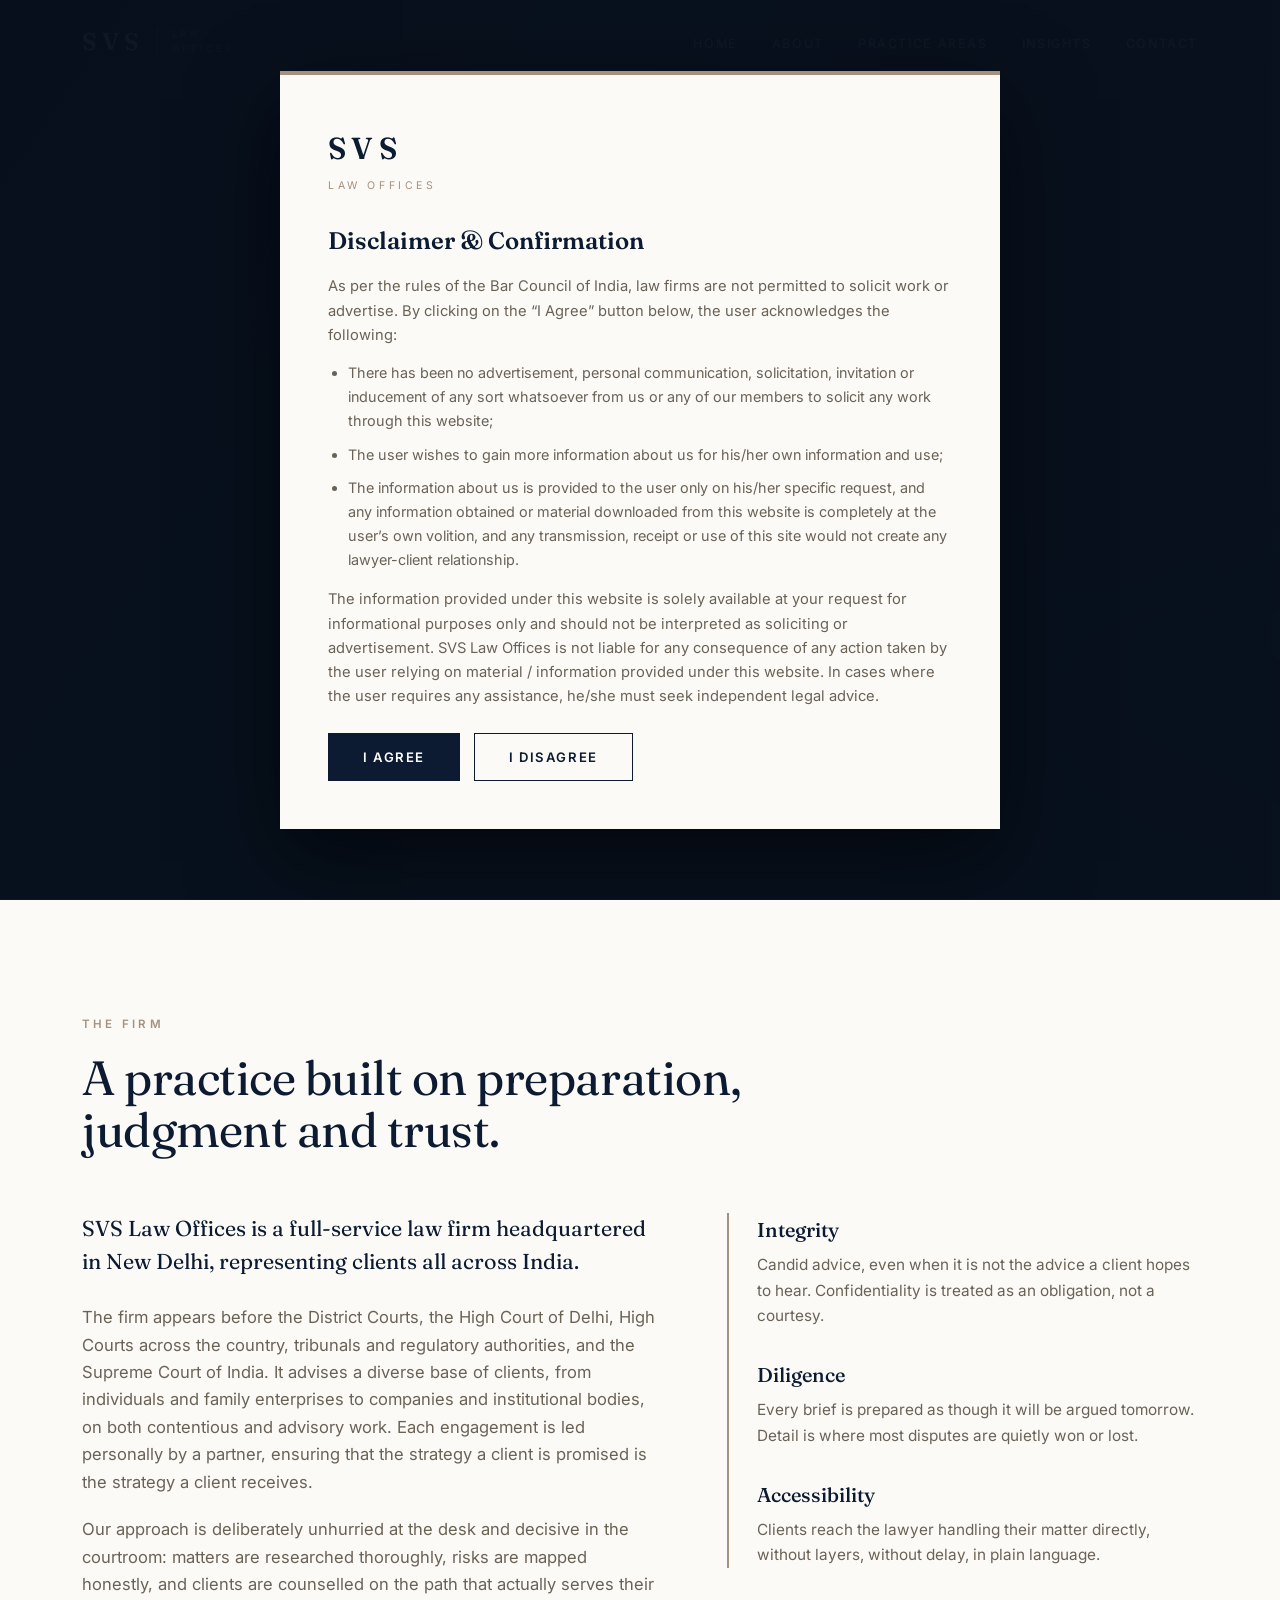
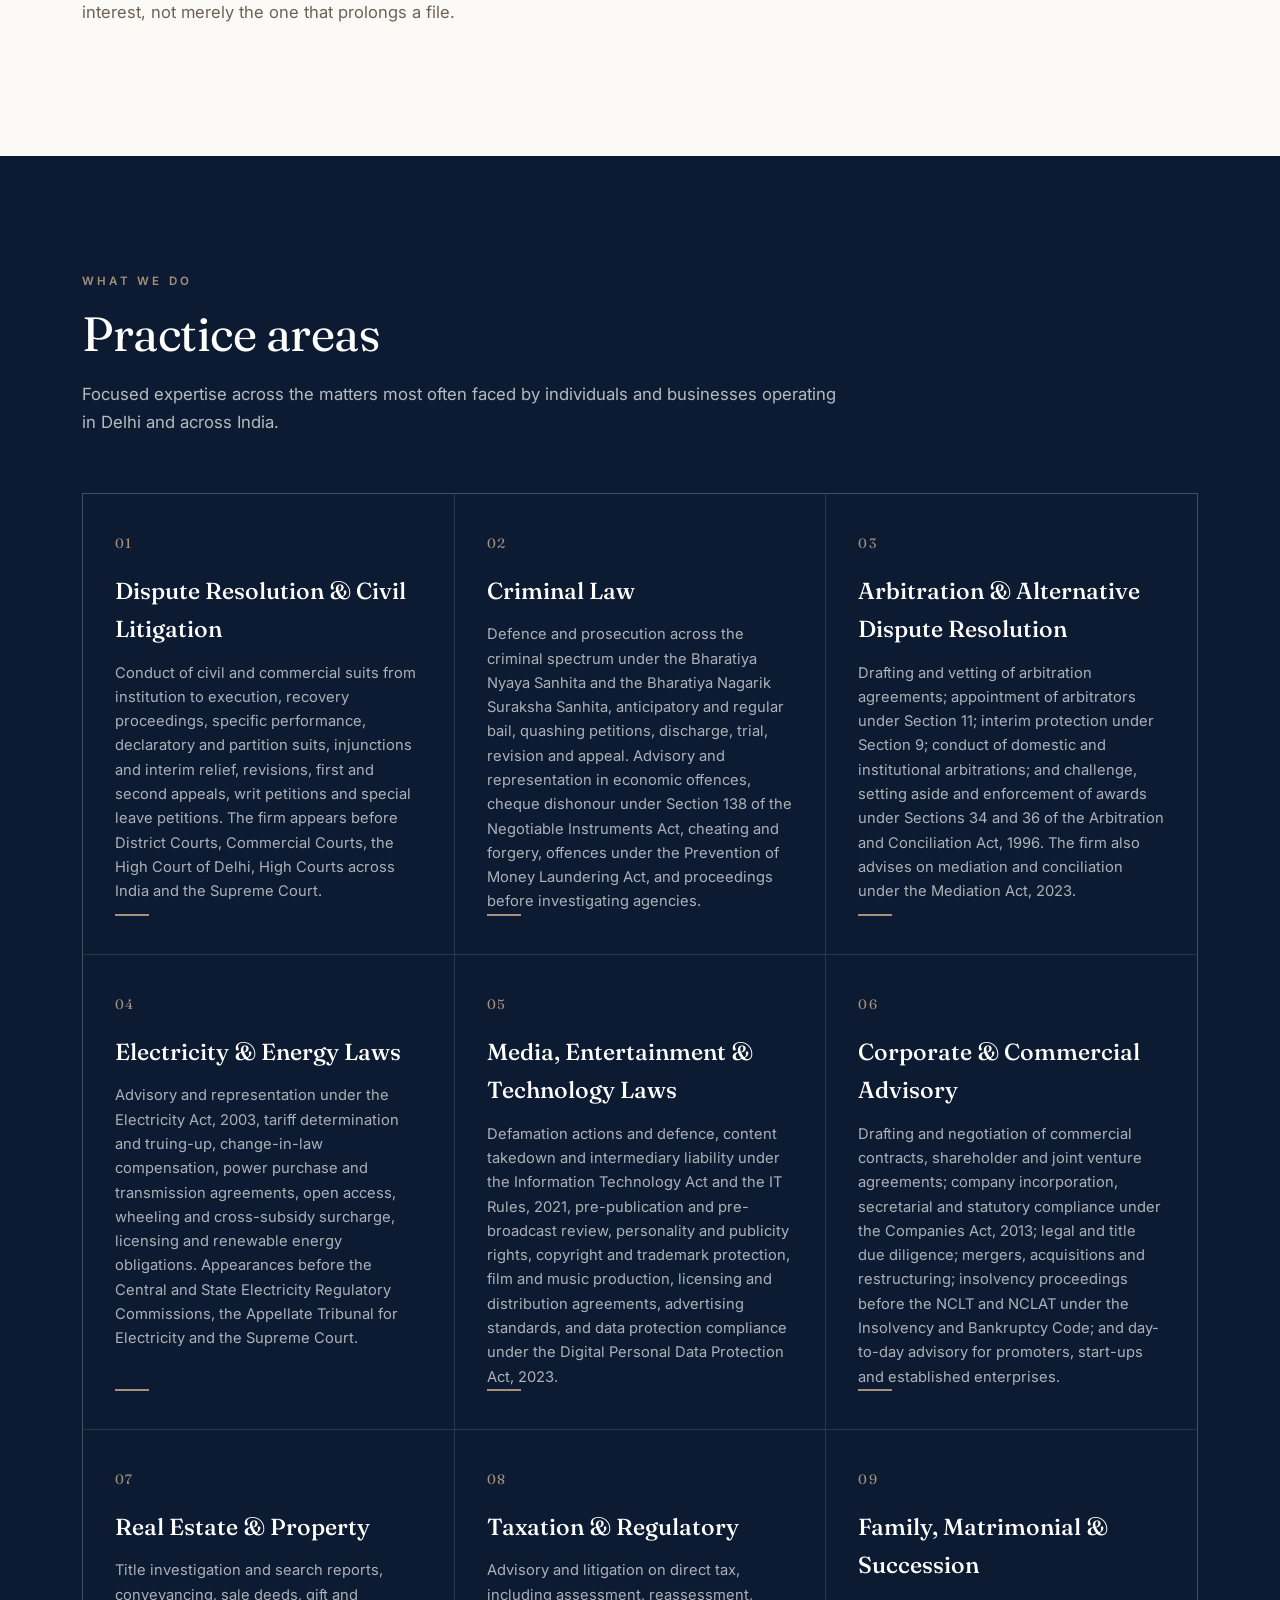
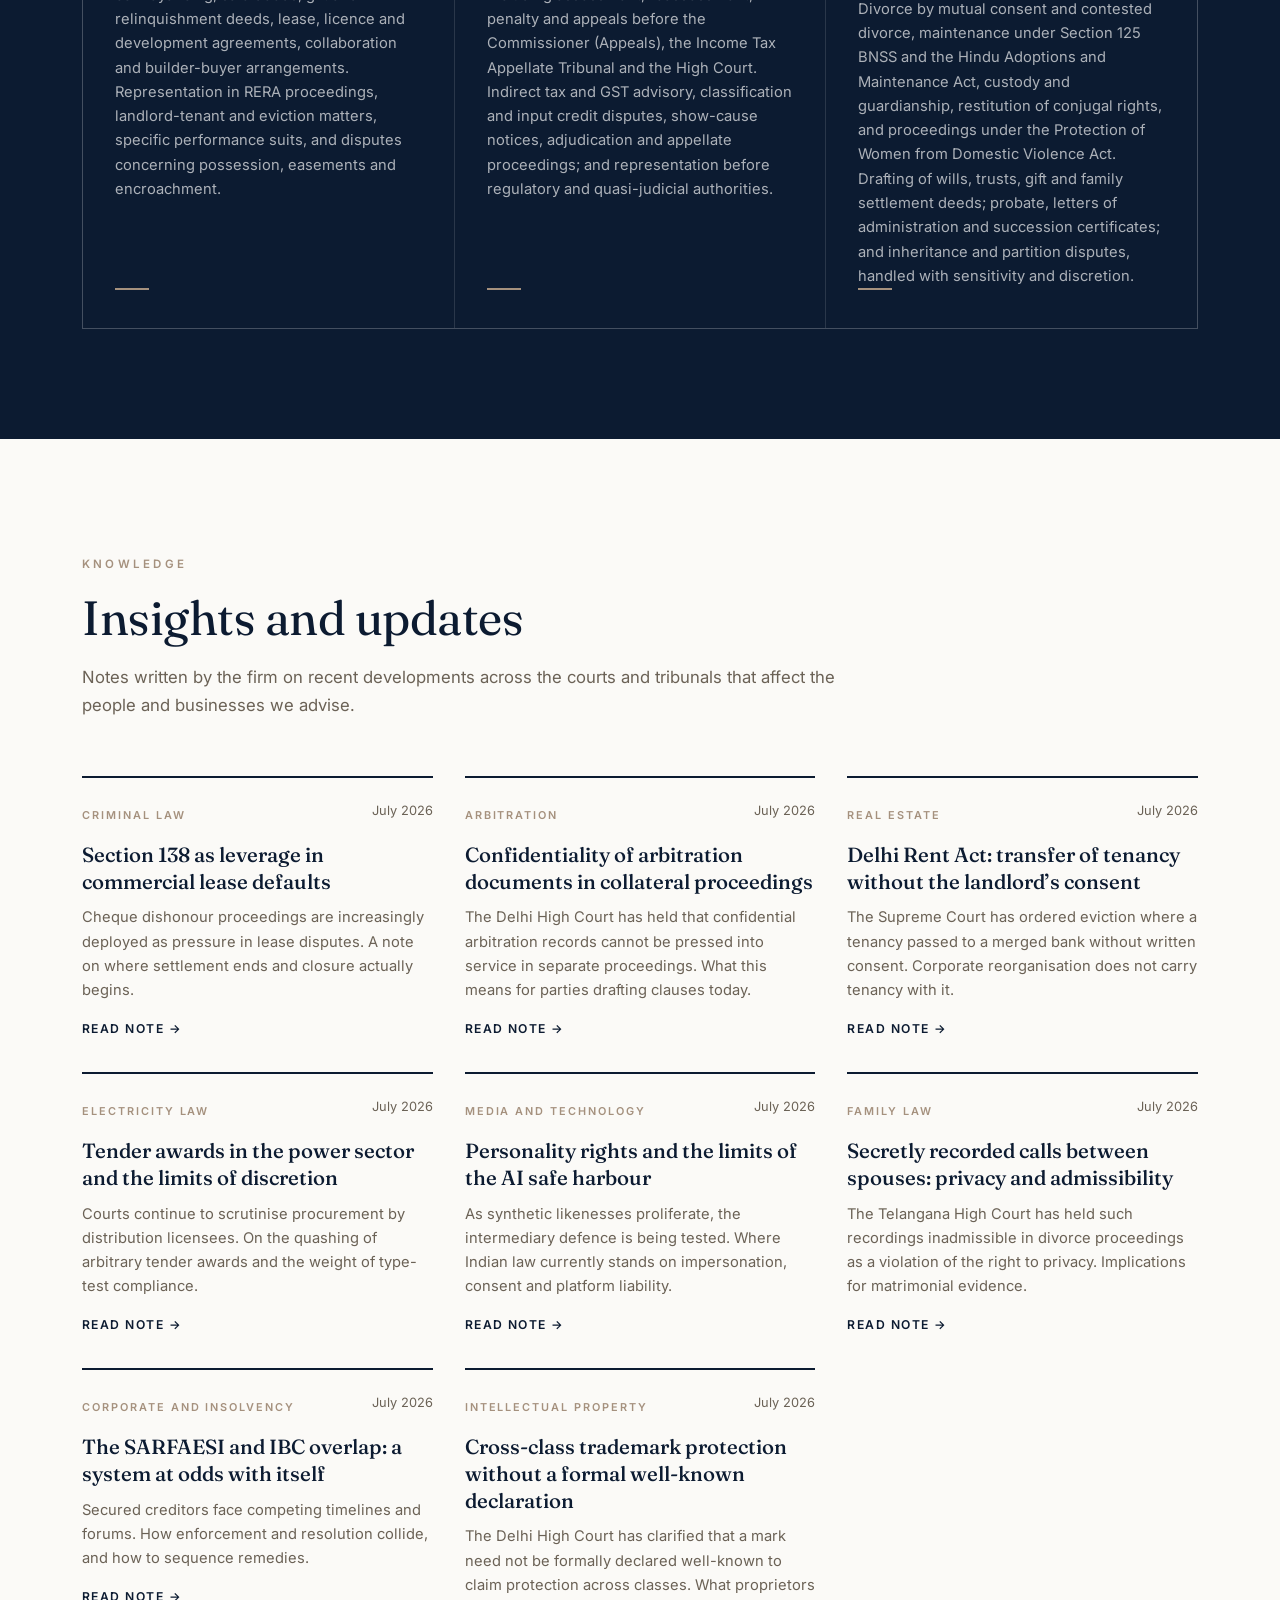
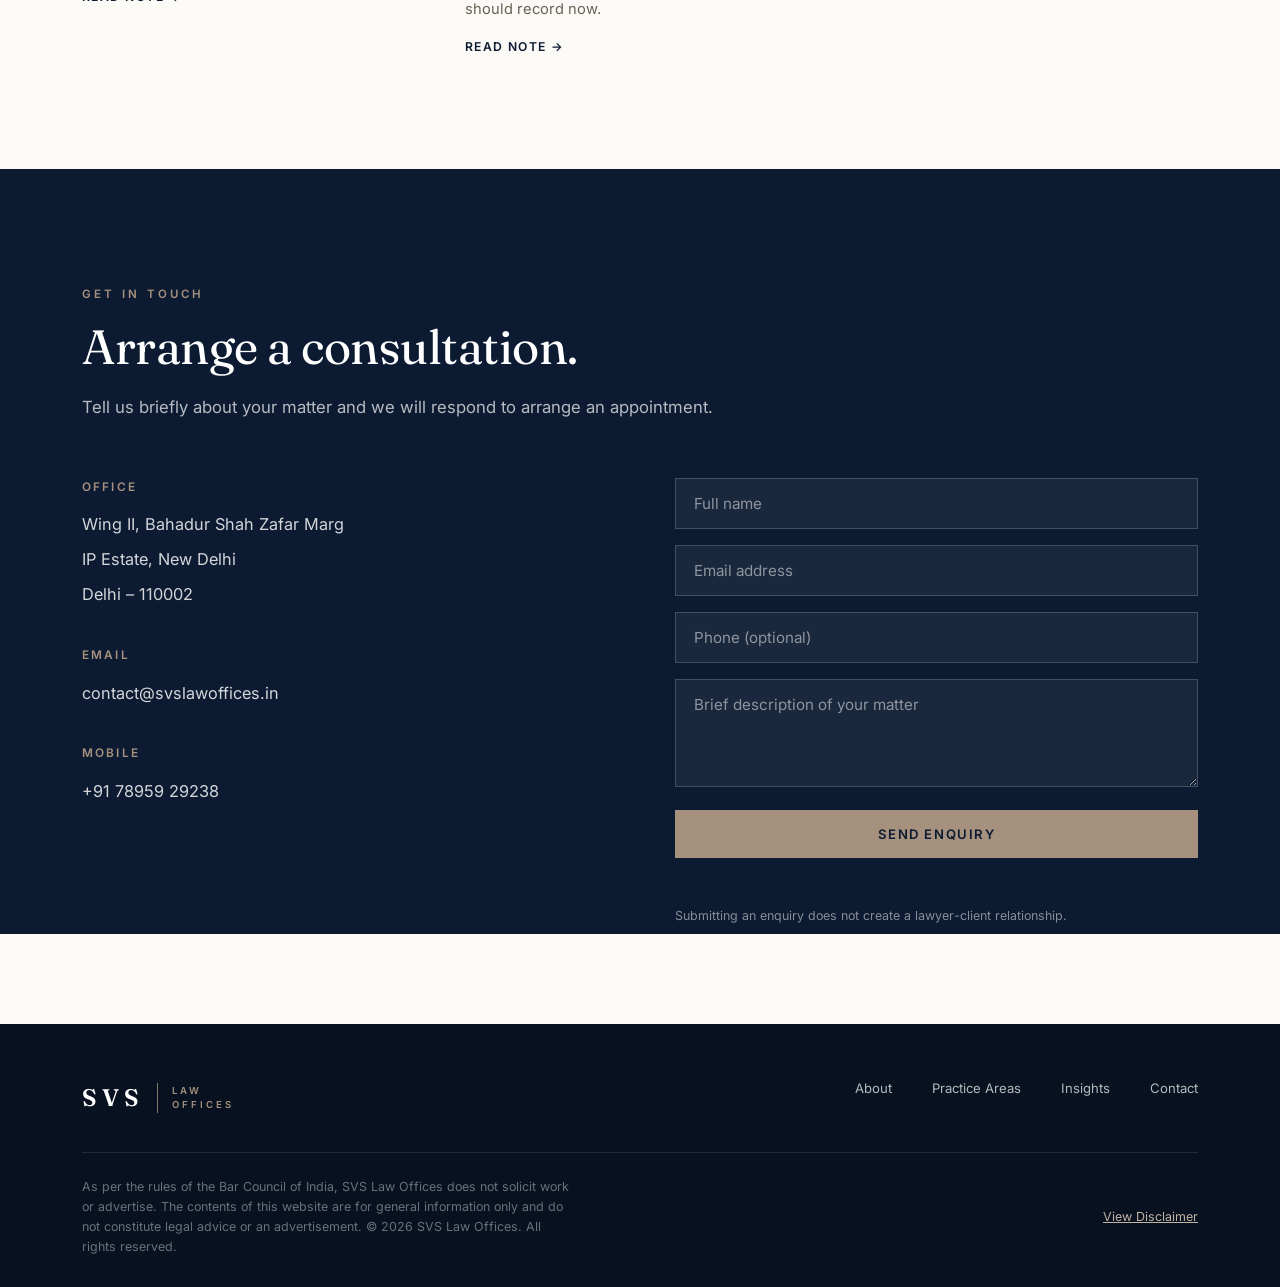
==== index.html @ c0521fd4 "Updated invalid true condition." ====
<!DOCTYPE html>
<html lang="en">
<head>
<meta charset="UTF-8">
<meta name="viewport" content="width=device-width, initial-scale=1.0">
<title>SVS Law Offices | Advocates & Legal Consultants, Delhi</title>
<meta name="description" content="SVS Law Offices is a Delhi-based law firm advising on dispute resolution, corporate advisory, real estate, taxation and regulatory matters.">
<link rel="preconnect" href="https://fonts.googleapis.com">
<link rel="preconnect" href="https://fonts.gstatic.com" crossorigin>
<link href="https://fonts.googleapis.com/css2?family=Fraunces:opsz,wght@9..144,400;9..144,500;9..144,600&family=Inter:wght@400;500;600&display=swap" rel="stylesheet">
<style>
  :root{
    --navy:#0C1B31;
    --navy-2:#142540;
    --taupe:#A5917E;
    --taupe-light:#C2B2A2;
    --paper:#FBFAF7;
    --paper-2:#F2EEE7;
    --ink:#1c2536;
    --muted:#6b6256;
    --line:rgba(12,27,49,.14);
    --display:'Fraunces',Georgia,serif;
    --body:'Inter',system-ui,sans-serif;
  }
  *{box-sizing:border-box;margin:0;padding:0}
  html{scroll-behavior:smooth;-webkit-text-size-adjust:100%;overflow-x:hidden}
  body{font-family:var(--body);color:var(--ink);background:var(--paper);line-height:1.65;-webkit-font-smoothing:antialiased;overflow-x:hidden}
  body.locked{overflow:hidden}
  a{color:inherit;text-decoration:none}
  img{max-width:100%;display:block}
  .wrap{max-width:1180px;margin:0 auto;padding:0 clamp(20px,5vw,32px)}
  .eyebrow{font-size:.72rem;letter-spacing:.28em;text-transform:uppercase;color:var(--taupe);font-weight:600}

  /* ---------- DISCLAIMER MODAL ---------- */
  #disclaimer{position:fixed;inset:0;z-index:2000;background:rgba(8,16,28,.97);
    display:flex;align-items:center;justify-content:center;padding:24px;overflow-y:auto}
  #disclaimer .box{background:var(--paper);max-width:720px;width:100%;padding:48px;border-top:4px solid var(--taupe);
    box-shadow:0 30px 80px rgba(0,0,0,.5);animation:rise .5s ease}
  @keyframes rise{from{opacity:0;transform:translateY(18px)}to{opacity:1;transform:none}}
  #disclaimer .mark{font-family:var(--display);font-size:1.9rem;letter-spacing:.18em;color:var(--navy);font-weight:600}
  #disclaimer .sub{font-size:.66rem;letter-spacing:.34em;color:var(--taupe);text-transform:uppercase;margin-top:4px}
  #disclaimer h2{font-family:var(--display);font-size:1.5rem;color:var(--navy);margin:26px 0 14px;font-weight:600}
  #disclaimer p{font-size:.92rem;color:var(--muted);margin-bottom:14px}
  #disclaimer ul{margin:0 0 16px;padding-left:20px}
  #disclaimer li{font-size:.9rem;color:var(--muted);margin-bottom:10px}
  #disclaimer .actions{display:flex;gap:14px;margin-top:24px;flex-wrap:wrap}
  .btn{font-family:var(--body);font-weight:600;font-size:.82rem;letter-spacing:.12em;text-transform:uppercase;
    padding:15px 34px;border:1px solid var(--navy);cursor:pointer;transition:.25s;background:none}
  .btn-primary{background:var(--navy);color:#fff}
  .btn-primary:hover{background:var(--taupe);border-color:var(--taupe)}
  .btn-ghost{color:var(--navy)}
  .btn-ghost:hover{background:var(--navy);color:#fff}
  #decline-msg{display:none;text-align:center;color:var(--muted)}

  /* ---------- HEADER ---------- */
  header{position:fixed;top:0;left:0;right:0;z-index:900;transition:.35s;
    background:transparent;padding:22px 0}
  header.scrolled{background:rgba(251,250,247,.94);backdrop-filter:blur(10px);
    padding:14px 0;box-shadow:0 1px 0 var(--line)}
  header .bar{display:flex;align-items:center;justify-content:space-between}
  .logo{display:flex;align-items:center;gap:14px}
  .logo .lg{font-family:var(--display);font-size:1.5rem;letter-spacing:.2em;font-weight:600;color:#fff;transition:.35s}
  .logo .div{width:1px;height:30px;background:var(--taupe);opacity:.8}
  .logo .sm{font-size:.6rem;letter-spacing:.3em;line-height:1.5;text-transform:uppercase;color:var(--taupe);font-weight:600}
  header.scrolled .logo .lg{color:var(--navy)}
  nav ul{display:flex;gap:34px;list-style:none}
  nav a{font-size:.78rem;letter-spacing:.13em;text-transform:uppercase;font-weight:500;color:rgba(255,255,255,.85);transition:.25s;position:relative;padding:4px 0}
  nav a:hover{color:#fff}
  nav a::after{content:"";position:absolute;left:0;bottom:-2px;width:0;height:1px;background:var(--taupe);transition:.3s}
  nav a:hover::after{width:100%}
  header.scrolled nav a{color:var(--muted)}
  header.scrolled nav a:hover{color:var(--navy)}
  .burger{display:none;flex-direction:column;gap:5px;cursor:pointer;background:none;border:none;padding:6px}
  .burger span{width:26px;height:2px;background:#fff;transition:.3s}
  header.scrolled .burger span{background:var(--navy)}

  /* ---------- HERO ---------- */
  .hero{position:relative;min-height:auto;display:flex;align-items:center;max-width:100vw;
    background:linear-gradient(125deg,#0C1B31 0%,#142540 55%,#1a2e4d 100%);overflow:hidden}
  .hero::before{content:"";position:absolute;inset:0;
    background-image:radial-gradient(circle at 80% 20%,rgba(165,145,126,.16),transparent 45%);}
  /* faint serif watermark */
  .hero .watermark{position:absolute;right:-4%;bottom:-12%;font-family:var(--display);
    font-size:42vw;line-height:.8;color:rgba(255,255,255,.035);font-weight:600;letter-spacing:-.02em;pointer-events:none;user-select:none}
  .hero .wrap{position:relative;z-index:2;padding-top:150px;padding-bottom:100px}
  .hero .eyebrow{display:block;margin-bottom:26px;opacity:0;animation:fade .8s .2s forwards}
  .hero h1 em{font-style:italic;color:var(--taupe-light)}
  .hero .lead{color:rgba(255,255,255,.78);font-size:1.12rem;max-width:56ch;margin-top:22px;opacity:0;animation:fade 1s .4s forwards}
  .hero .lead:first-of-type{margin-top:0}
  .hero .lead:nth-of-type(2){animation-delay:.55s}
  .hero .lead:nth-of-type(3){animation-delay:.7s}
  .hero .cta-row{margin-top:36px;display:flex;gap:16px;flex-wrap:wrap;opacity:0;animation:fade 1s .7s forwards}
  .hero .btn-primary{background:var(--taupe);border-color:var(--taupe);color:var(--navy)}
  .hero .btn-primary:hover{background:#fff;border-color:#fff}
  .hero .btn-ghost{color:#fff;border-color:rgba(255,255,255,.4)}
  .hero .btn-ghost:hover{background:#fff;color:var(--navy);border-color:#fff}
  @keyframes fade{to{opacity:1;transform:none}}
  .hero .lead,.hero .cta-row{transform:translateY(16px)}

  /* ---------- SECTION SHELL ---------- */
  section{padding:110px 0}
  .sec-head{max-width:760px;margin-bottom:56px}
  .sec-head h2{font-family:var(--display);font-size:clamp(2rem,4vw,3rem);color:var(--navy);font-weight:400;line-height:1.1;margin-top:16px;letter-spacing:-.01em}
  .sec-head p{color:var(--muted);font-size:1.05rem;margin-top:20px}

  /* ---------- ABOUT ---------- */
  .about{background:var(--paper)}
  .about-grid{display:grid;grid-template-columns:1.1fr .9fr;gap:70px;align-items:start}
  .about-grid p{color:var(--muted);margin-bottom:20px;font-size:1.04rem}
  .about-grid .lead-p{font-family:var(--display);font-size:1.35rem;color:var(--navy);line-height:1.5;margin-bottom:26px;font-weight:400}
  .values{border-left:2px solid var(--taupe);padding-left:28px}
  .values .v{margin-bottom:30px}
  .values .v:last-child{margin-bottom:0}
  .values .v h4{font-family:var(--display);font-size:1.25rem;color:var(--navy);font-weight:500;margin-bottom:6px}
  .values .v p{color:var(--muted);font-size:.96rem;margin:0}

  /* ---------- PRACTICE AREAS ---------- */
  .practice{background:var(--navy);color:#fff}
  .practice .sec-head h2{color:#fff}
  .practice .sec-head p{color:rgba(255,255,255,.7)}
  .pa-grid{display:grid;grid-template-columns:repeat(3,1fr);gap:1px;background:rgba(255,255,255,.12);border:1px solid rgba(255,255,255,.12)}
  .pa{background:var(--navy);padding:38px 32px;transition:.3s;position:relative;min-height:230px;display:flex;flex-direction:column}
  .pa:hover{background:var(--navy-2)}
  .pa .num{font-family:var(--display);font-size:.85rem;color:var(--taupe);letter-spacing:.1em}
  .pa h3{font-family:var(--display);font-size:1.45rem;font-weight:500;margin:18px 0 12px;color:#fff}
  .pa p{font-size:.92rem;color:rgba(255,255,255,.66);margin:0}
  .pa .line{width:34px;height:2px;background:var(--taupe);margin-top:auto;transition:.3s}
  .pa:hover .line{width:60px}

  /* ---------- INSIGHTS ---------- */
  .insights{background:var(--paper)}
  .ins-grid{display:grid;grid-template-columns:repeat(3,1fr);gap:32px}
  .ins{display:block;border-top:2px solid var(--navy);padding-top:22px;transition:.3s;cursor:pointer}
  .ins:hover{border-color:var(--taupe)}
  .ins .cat{font-size:.68rem;letter-spacing:.18em;text-transform:uppercase;color:var(--taupe);font-weight:600}
  .ins .date{font-size:.8rem;color:var(--muted);float:right}
  .ins h3{font-family:var(--display);font-size:1.28rem;color:var(--navy);font-weight:500;margin:16px 0 10px;line-height:1.3}
  .ins p{font-size:.92rem;color:var(--muted)}
  .ins .more{display:inline-block;margin-top:16px;font-size:.76rem;letter-spacing:.12em;text-transform:uppercase;color:var(--navy);font-weight:600}
  .ins:hover .more{color:var(--taupe)}


  /* ---------- CONTACT ---------- */
  .contact{background:var(--navy);color:#fff;padding-bottom:0}
  .contact .sec-head h2{color:#fff}
  .ct-grid{display:grid;grid-template-columns:1fr 1fr;gap:70px;margin-bottom:90px}
  .ct-grid h4{font-size:.74rem;letter-spacing:.18em;text-transform:uppercase;color:var(--taupe);margin-bottom:14px;font-weight:600}
  .ct-grid p{color:rgba(255,255,255,.82);margin-bottom:8px;font-size:1.02rem}
  .ct-grid a{color:rgba(255,255,255,.82)}
  .ct-grid a:hover{color:var(--taupe-light)}
  .ct-block{margin-bottom:38px}
  .form input,.form textarea{width:100%;background:rgba(255,255,255,.06);border:1px solid rgba(255,255,255,.18);
    padding:15px 18px;color:#fff;font-family:var(--body);font-size:.95rem;margin-bottom:16px;transition:.25s}
  .form input::placeholder,.form textarea::placeholder{color:rgba(255,255,255,.5)}
  .form input:focus,.form textarea:focus{outline:none;border-color:var(--taupe);background:rgba(255,255,255,.1)}
  .form .btn-primary{background:var(--taupe);border-color:var(--taupe);color:var(--navy);width:100%}
  .form .btn-primary:hover{background:#fff;border-color:#fff}
  .form .btn-primary:disabled{opacity:.6;cursor:default}
  .f-status{font-size:.86rem;margin-top:14px;min-height:1.2em}
  .f-status.ok{color:var(--taupe-light)}
  .f-status.err{color:#ffb4a6}

  /* ---------- FOOTER ---------- */
  footer{background:#08111f;color:rgba(255,255,255,.6);padding:54px 0 30px}
  .foot-top{display:flex;justify-content:space-between;align-items:flex-start;flex-wrap:wrap;gap:30px;padding-bottom:34px;border-bottom:1px solid rgba(255,255,255,.1)}
  .foot-top .logo .lg{color:#fff}
  .foot-links{display:flex;gap:40px;flex-wrap:wrap}
  .foot-links a{font-size:.82rem;color:rgba(255,255,255,.7)}
  .foot-links a:hover{color:var(--taupe-light)}
  .foot-bottom{display:flex;justify-content:space-between;flex-wrap:wrap;gap:14px;padding-top:24px;font-size:.78rem}
  .foot-bottom .disc{max-width:62ch;color:rgba(255,255,255,.4);line-height:1.6}
  .foot-bottom .reopen{color:var(--taupe-light);cursor:pointer;text-decoration:underline;background:none;border:none;font-size:.78rem;font-family:var(--body)}

  /* ---------- RESPONSIVE ---------- */
  @media(max-width:900px){
    .about-grid,.ct-grid{grid-template-columns:1fr;gap:44px}
    .pa-grid,.ins-grid{grid-template-columns:repeat(2,1fr)}
    }
  @media(max-width:720px){
    .wrap{padding:0 22px}
    nav{position:fixed;inset:0;background:var(--navy);flex-direction:column;
      display:none;align-items:center;justify-content:center}
    nav.open{display:flex}
    nav ul{flex-direction:column;gap:28px;text-align:center}
    nav a{color:#fff!important;font-size:1rem}
    .burger{display:flex;z-index:1000}
    nav.open ~ .burger span.burger.active span{background:#fff}
    section{padding:80px 0}
    .pa-grid,.ins-grid{grid-template-columns:1fr}
    #disclaimer .box{padding:32px 24px}
    .logo .sm{display:none}
  }
  @media(prefers-reduced-motion:reduce){
    *{animation:none!important;transition:none!important;scroll-behavior:auto!important}
  }
</style>
</head>
<body class="locked">

<!-- ============ DISCLAIMER MODAL (Bar Council of India) ============ -->
<div id="disclaimer" role="dialog" aria-modal="true" aria-labelledby="disc-title">
  <div class="box">
    <div id="active-disc">
      <div class="mark">SVS</div>
      <div class="sub">Law Offices</div>
      <h2 id="disc-title">Disclaimer &amp; Confirmation</h2>
      <p>As per the rules of the Bar Council of India, law firms are not permitted to solicit work or advertise. By clicking on the &ldquo;I Agree&rdquo; button below, the user acknowledges the following:</p>
      <ul>
        <li>There has been no advertisement, personal communication, solicitation, invitation or inducement of any sort whatsoever from us or any of our members to solicit any work through this website;</li>
        <li>The user wishes to gain more information about us for his/her own information and use;</li>
        <li>The information about us is provided to the user only on his/her specific request, and any information obtained or material downloaded from this website is completely at the user&rsquo;s own volition, and any transmission, receipt or use of this site would not create any lawyer-client relationship.</li>
      </ul>
      <p>The information provided under this website is solely available at your request for informational purposes only and should not be interpreted as soliciting or advertisement. SVS Law Offices is not liable for any consequence of any action taken by the user relying on material / information provided under this website. In cases where the user requires any assistance, he/she must seek independent legal advice.</p>
      <div class="actions">
        <button class="btn btn-primary" id="agree">I Agree</button>
        <button class="btn btn-ghost" id="disagree">I Disagree</button>
      </div>
    </div>
    <div id="decline-msg">
      <h2 style="margin-top:0">Access Not Granted</h2>
      <p>You have chosen not to proceed. To view this website, you must accept the terms of the disclaimer.</p>
      <div class="actions" style="justify-content:center">
        <button class="btn btn-primary" id="reconsider">Return to Disclaimer</button>
      </div>
    </div>
  </div>
</div>

<!-- ============ HEADER ============ -->
<header id="header">
  <div class="wrap bar">
    <a href="#home" class="logo" aria-label="SVS Law Offices home">
      <span class="lg">SVS</span>
      <span class="div"></span>
      <span class="sm">Law<br>Offices</span>
    </a>
    <nav id="nav">
      <ul>
        <li><a href="#home">Home</a></li>
        <li><a href="#about">About</a></li>
        <li><a href="#practice">Practice Areas</a></li>
        <li><a href="#insights">Insights</a></li>
        <li><a href="#contact">Contact</a></li>
      </ul>
    </nav>
    <button class="burger" id="burger" aria-label="Toggle menu"><span></span><span></span><span></span></button>
  </div>
</header>

<!-- ============ HERO ============ -->
<section class="hero" id="home">
  <div class="watermark" aria-hidden="true">S</div>
  <div class="wrap">
    <p class="lead">A full-service law firm headquartered in New Delhi, representing clients all across India.</p>
    <p class="lead">We act for individuals, families, businesses and institutions alike, appearing before the Supreme Court of India, High Courts and district courts across the country, tribunals, regulatory authorities and commissions. Our work spans both litigation and advisory: from disputes that must be fought to their conclusion, to the quieter counsel that prevents a dispute from arising at all.</p>
    <p class="lead">Every matter is led personally by a partner. Whatever its size, it receives the same preparation, the same candour, and the same care.</p>
    <div class="cta-row">
      <a href="#contact" class="btn btn-primary">Request a Consultation</a>
      <a href="#practice" class="btn btn-ghost">Our Practice</a>
    </div>
  </div>
</section>

<!-- ============ ABOUT ============ -->
<section class="about" id="about">
  <div class="wrap">
    <div class="sec-head">
      <span class="eyebrow">The Firm</span>
      <h2>A practice built on preparation, judgment and trust.</h2>
    </div>
    <div class="about-grid">
      <div>
        <p class="lead-p">SVS Law Offices is a full-service law firm headquartered in New Delhi, representing clients all across India.</p>
        <p>The firm appears before the District Courts, the High Court of Delhi, High Courts across the country, tribunals and regulatory authorities, and the Supreme Court of India. It advises a diverse base of clients, from individuals and family enterprises to companies and institutional bodies, on both contentious and advisory work. Each engagement is led personally by a partner, ensuring that the strategy a client is promised is the strategy a client receives.</p>
        <p>Our approach is deliberately unhurried at the desk and decisive in the courtroom: matters are researched thoroughly, risks are mapped honestly, and clients are counselled on the path that actually serves their interest, not merely the one that prolongs a file.</p>
      </div>
      <div class="values">
        <div class="v">
          <h4>Integrity</h4>
          <p>Candid advice, even when it is not the advice a client hopes to hear. Confidentiality is treated as an obligation, not a courtesy.</p>
        </div>
        <div class="v">
          <h4>Diligence</h4>
          <p>Every brief is prepared as though it will be argued tomorrow. Detail is where most disputes are quietly won or lost.</p>
        </div>
        <div class="v">
          <h4>Accessibility</h4>
          <p>Clients reach the lawyer handling their matter directly, without layers, without delay, in plain language.</p>
        </div>
      </div>
    </div>
  </div>
</section>

<!-- ============ PRACTICE AREAS ============ -->
<section class="practice" id="practice">
  <div class="wrap">
    <div class="sec-head">
      <span class="eyebrow">What We Do</span>
      <h2>Practice areas</h2>
      <p>Focused expertise across the matters most often faced by individuals and businesses operating in Delhi and across India.</p>
    </div>
    <div class="pa-grid">
      <div class="pa">
        <span class="num">01</span>
        <h3>Dispute Resolution &amp; Civil Litigation</h3>
        <p>Conduct of civil and commercial suits from institution to execution, recovery proceedings, specific performance, declaratory and partition suits, injunctions and interim relief, revisions, first and second appeals, writ petitions and special leave petitions. The firm appears before District Courts, Commercial Courts, the High Court of Delhi, High Courts across India and the Supreme Court.</p>
        <span class="line"></span>
      </div>
      <div class="pa">
        <span class="num">02</span>
        <h3>Criminal Law</h3>
        <p>Defence and prosecution across the criminal spectrum under the Bharatiya Nyaya Sanhita and the Bharatiya Nagarik Suraksha Sanhita, anticipatory and regular bail, quashing petitions, discharge, trial, revision and appeal. Advisory and representation in economic offences, cheque dishonour under Section 138 of the Negotiable Instruments Act, cheating and forgery, offences under the Prevention of Money Laundering Act, and proceedings before investigating agencies.</p>
        <span class="line"></span>
      </div>
      <div class="pa">
        <span class="num">03</span>
        <h3>Arbitration &amp; Alternative Dispute Resolution</h3>
        <p>Drafting and vetting of arbitration agreements; appointment of arbitrators under Section 11; interim protection under Section 9; conduct of domestic and institutional arbitrations; and challenge, setting aside and enforcement of awards under Sections 34 and 36 of the Arbitration and Conciliation Act, 1996. The firm also advises on mediation and conciliation under the Mediation Act, 2023.</p>
        <span class="line"></span>
      </div>
      <div class="pa">
        <span class="num">04</span>
        <h3>Electricity &amp; Energy Laws</h3>
        <p>Advisory and representation under the Electricity Act, 2003, tariff determination and truing-up, change-in-law compensation, power purchase and transmission agreements, open access, wheeling and cross-subsidy surcharge, licensing and renewable energy obligations. Appearances before the Central and State Electricity Regulatory Commissions, the Appellate Tribunal for Electricity and the Supreme Court.</p>
        <span class="line"></span>
      </div>
      <div class="pa">
        <span class="num">05</span>
        <h3>Media, Entertainment &amp; Technology Laws</h3>
        <p>Defamation actions and defence, content takedown and intermediary liability under the Information Technology Act and the IT Rules, 2021, pre-publication and pre-broadcast review, personality and publicity rights, copyright and trademark protection, film and music production, licensing and distribution agreements, advertising standards, and data protection compliance under the Digital Personal Data Protection Act, 2023.</p>
        <span class="line"></span>
      </div>
      <div class="pa">
        <span class="num">06</span>
        <h3>Corporate &amp; Commercial Advisory</h3>
        <p>Drafting and negotiation of commercial contracts, shareholder and joint venture agreements; company incorporation, secretarial and statutory compliance under the Companies Act, 2013; legal and title due diligence; mergers, acquisitions and restructuring; insolvency proceedings before the NCLT and NCLAT under the Insolvency and Bankruptcy Code; and day-to-day advisory for promoters, start-ups and established enterprises.</p>
        <span class="line"></span>
      </div>
      <div class="pa">
        <span class="num">07</span>
        <h3>Real Estate &amp; Property</h3>
        <p>Title investigation and search reports, conveyancing, sale deeds, gift and relinquishment deeds, lease, licence and development agreements, collaboration and builder-buyer arrangements. Representation in RERA proceedings, landlord-tenant and eviction matters, specific performance suits, and disputes concerning possession, easements and encroachment.</p>
        <span class="line"></span>
      </div>
      <div class="pa">
        <span class="num">08</span>
        <h3>Taxation &amp; Regulatory</h3>
        <p>Advisory and litigation on direct tax, including assessment, reassessment, penalty and appeals before the Commissioner (Appeals), the Income Tax Appellate Tribunal and the High Court. Indirect tax and GST advisory, classification and input credit disputes, show-cause notices, adjudication and appellate proceedings; and representation before regulatory and quasi-judicial authorities.</p>
        <span class="line"></span>
      </div>
      <div class="pa">
        <span class="num">09</span>
        <h3>Family, Matrimonial &amp; Succession</h3>
        <p>Divorce by mutual consent and contested divorce, maintenance under Section 125 BNSS and the Hindu Adoptions and Maintenance Act, custody and guardianship, restitution of conjugal rights, and proceedings under the Protection of Women from Domestic Violence Act. Drafting of wills, trusts, gift and family settlement deeds; probate, letters of administration and succession certificates; and inheritance and partition disputes, handled with sensitivity and discretion.</p>
        <span class="line"></span>
      </div>
    </div>
  </div>
</section>

<!-- ============ INSIGHTS ============ -->
<section class="insights" id="insights">
  <div class="wrap">
    <div class="sec-head">
      <span class="eyebrow">Knowledge</span>
      <h2>Insights and updates</h2>
      <p>Notes written by the firm on recent developments across the courts and tribunals that affect the people and businesses we advise.</p>
    </div>

    <div class="ins-grid">
      <a class="ins" href="notes/section-138-commercial-lease-defaults.html">
        <span class="cat">Criminal Law</span><span class="date">July 2026</span>
        <h3>Section 138 as leverage in commercial lease defaults</h3>
        <p>Cheque dishonour proceedings are increasingly deployed as pressure in lease disputes. A note on where settlement ends and closure actually begins.</p>
        <span class="more">Read note &rarr;</span>
      </a>
      <a class="ins" href="notes/arbitration-confidentiality-collateral-proceedings.html">
        <span class="cat">Arbitration</span><span class="date">July 2026</span>
        <h3>Confidentiality of arbitration documents in collateral proceedings</h3>
        <p>The Delhi High Court has held that confidential arbitration records cannot be pressed into service in separate proceedings. What this means for parties drafting clauses today.</p>
        <span class="more">Read note &rarr;</span>
      </a>
      <a class="ins" href="notes/delhi-rent-act-tenancy-transfer.html">
        <span class="cat">Real Estate</span><span class="date">July 2026</span>
        <h3>Delhi Rent Act: transfer of tenancy without the landlord&rsquo;s consent</h3>
        <p>The Supreme Court has ordered eviction where a tenancy passed to a merged bank without written consent. Corporate reorganisation does not carry tenancy with it.</p>
        <span class="more">Read note &rarr;</span>
      </a>
      <a class="ins" href="notes/power-sector-tender-awards.html">
        <span class="cat">Electricity Law</span><span class="date">July 2026</span>
        <h3>Tender awards in the power sector and the limits of discretion</h3>
        <p>Courts continue to scrutinise procurement by distribution licensees. On the quashing of arbitrary tender awards and the weight of type-test compliance.</p>
        <span class="more">Read note &rarr;</span>
      </a>
      <a class="ins" href="notes/personality-rights-ai-safe-harbour.html">
        <span class="cat">Media and Technology</span><span class="date">July 2026</span>
        <h3>Personality rights and the limits of the AI safe harbour</h3>
        <p>As synthetic likenesses proliferate, the intermediary defence is being tested. Where Indian law currently stands on impersonation, consent and platform liability.</p>
        <span class="more">Read note &rarr;</span>
      </a>
      <a class="ins" href="notes/secretly-recorded-spousal-calls.html">
        <span class="cat">Family Law</span><span class="date">July 2026</span>
        <h3>Secretly recorded calls between spouses: privacy and admissibility</h3>
        <p>The Telangana High Court has held such recordings inadmissible in divorce proceedings as a violation of the right to privacy. Implications for matrimonial evidence.</p>
        <span class="more">Read note &rarr;</span>
      </a>
      <a class="ins" href="notes/sarfaesi-ibc-overlap.html">
        <span class="cat">Corporate and Insolvency</span><span class="date">July 2026</span>
        <h3>The SARFAESI and IBC overlap: a system at odds with itself</h3>
        <p>Secured creditors face competing timelines and forums. How enforcement and resolution collide, and how to sequence remedies.</p>
        <span class="more">Read note &rarr;</span>
      </a>
      <a class="ins" href="notes/cross-class-trademark-protection.html">
        <span class="cat">Intellectual Property</span><span class="date">July 2026</span>
        <h3>Cross-class trademark protection without a formal well-known declaration</h3>
        <p>The Delhi High Court has clarified that a mark need not be formally declared well-known to claim protection across classes. What proprietors should record now.</p>
        <span class="more">Read note &rarr;</span>
      </a>
    </div>

  </div>
</section>

<!-- ============ CONTACT ============ -->
<section class="contact" id="contact">
  <div class="wrap">
    <div class="sec-head">
      <span class="eyebrow">Get in Touch</span>
      <h2>Arrange a consultation.</h2>
      <p style="color:rgba(255,255,255,.7)">Tell us briefly about your matter and we will respond to arrange an appointment.</p>
    </div>
    <div class="ct-grid">
      <div>
        <div class="ct-block">
          <h4>Office</h4>
          <p>Wing II, Bahadur Shah Zafar Marg</p>
          <p>IP Estate, New Delhi</p>
          <p>Delhi &ndash; 110002</p>
        </div>
        <div class="ct-block">
          <h4>Email</h4>
          <p><a href="mailto:contact@svslawoffices.in">contact@svslawoffices.in</a></p>
        </div>
        <div class="ct-block">
          <h4>Mobile</h4>
          <p><a href="tel:+917895929238">+91 78959 29238</a></p>
        </div>
      </div>
      <div class="form">
        <input type="text" id="f-name" placeholder="Full name" aria-label="Full name">
        <input type="email" id="f-email" placeholder="Email address" aria-label="Email address">
        <input type="tel" id="f-phone" placeholder="Phone (optional)" aria-label="Phone">
        <textarea rows="4" id="f-msg" placeholder="Brief description of your matter" aria-label="Message"></textarea>
        <button class="btn btn-primary" type="button" id="f-send">Send Enquiry</button>
        <p class="f-status" id="f-status" role="status"></p>
        <p style="font-size:.78rem;color:rgba(255,255,255,.5);margin-top:14px">Submitting an enquiry does not create a lawyer-client relationship.</p>
      </div>
    </div>
  </div>
</section>

<!-- ============ FOOTER ============ -->
<footer>
  <div class="wrap">
    <div class="foot-top">
      <a href="#home" class="logo">
        <span class="lg">SVS</span>
        <span class="div"></span>
        <span class="sm">Law<br>Offices</span>
      </a>
      <div class="foot-links">
        <a href="#about">About</a>
        <a href="#practice">Practice Areas</a>
        <a href="#insights">Insights</a>
        <a href="#contact">Contact</a>
      </div>
    </div>
    <div class="foot-bottom">
      <p class="disc">As per the rules of the Bar Council of India, SVS Law Offices does not solicit work or advertise. The contents of this website are for general information only and do not constitute legal advice or an advertisement. &copy; <span id="yr"></span> SVS Law Offices. All rights reserved.</p>
      <button class="reopen" id="reopen">View Disclaimer</button>
    </div>
  </div>
</footer>

<script>
  document.getElementById('yr').textContent = new Date().getFullYear();

  // ----- Disclaimer logic -----
  const modal   = document.getElementById('disclaimer');
  const active  = document.getElementById('active-disc');
  const decline = document.getElementById('decline-msg');
  const body    = document.body;

  function showDisclaimer(){
    modal.style.display='flex'; active.style.display='block'; decline.style.display='none';
    body.classList.add('locked');
  }
  function closeDisclaimer(){
    modal.style.display='none'; body.classList.remove('locked');
  }
  document.getElementById('agree').addEventListener('click', closeDisclaimer);
  document.getElementById('disagree').addEventListener('click', ()=>{
    active.style.display='none'; decline.style.display='block';
  });
  document.getElementById('reconsider').addEventListener('click', ()=>{
    active.style.display='block'; decline.style.display='none';
  });
  document.getElementById('reopen').addEventListener('click', showDisclaimer);

  // ----- Header scroll state -----
  const header = document.getElementById('header');
  window.addEventListener('scroll', ()=>{
    header.classList.toggle('scrolled', window.scrollY > 40);
  });

  // ----- Enquiry form -> Formspree -> contact@svslawoffices.in -----
  // Setup: create a form at https://formspree.io with the recipient
  // contact@svslawoffices.in, then paste its 8-character ID below.
  const FORMSPREE_ID = "mykrgajj";

  const sendBtn = document.getElementById('f-send');
  const status  = document.getElementById('f-status');

  sendBtn.addEventListener('click', async () => {
    const name  = document.getElementById('f-name').value.trim();
    const email = document.getElementById('f-email').value.trim();
    const phone = document.getElementById('f-phone').value.trim();
    const msg   = document.getElementById('f-msg').value.trim();

    status.className = 'f-status';
    if (!name || !email || !msg) {
      status.textContent = 'Please provide your name, email and a brief description.';
      status.classList.add('err');
      return;
    }
    if (!/^[^\s@]+@[^\s@]+\.[^\s@]+$/.test(email)) {
      status.textContent = 'Please enter a valid email address.';
      status.classList.add('err');
      return;
    }

    sendBtn.disabled = true;
    sendBtn.textContent = 'Sending...';
    status.textContent = '';

    try {
      const res = await fetch('https://formspree.io/f/' + FORMSPREE_ID, {
        method: 'POST',
        headers: { 'Content-Type': 'application/json', 'Accept': 'application/json' },
        body: JSON.stringify({
          name: name, email: email, phone: phone, message: msg,
          _subject: 'Website enquiry from ' + name
        })
      });
      if (res.ok) {
        status.textContent = 'Thank you. Your enquiry has been sent, we will respond shortly.';
        status.classList.add('ok');
        ['f-name','f-email','f-phone','f-msg'].forEach(i => document.getElementById(i).value = '');
      } else {
        throw new Error('send failed');
      }
    } catch (e) {
      status.textContent = 'Could not send. Please email contact@svslawoffices.in directly.';
      status.classList.add('err');
    } finally {
      sendBtn.disabled = false;
      sendBtn.textContent = 'Send Enquiry';
    }
  });

  // ----- Mobile menu -----
  const burger = document.getElementById('burger');
  const nav = document.getElementById('nav');
  burger.addEventListener('click', ()=>{
    nav.classList.toggle('open'); burger.classList.toggle('active');
  });
  nav.querySelectorAll('a').forEach(a=>a.addEventListener('click',()=>{
    nav.classList.remove('open'); burger.classList.remove('active');
  }));
</script>
</body>
</html>
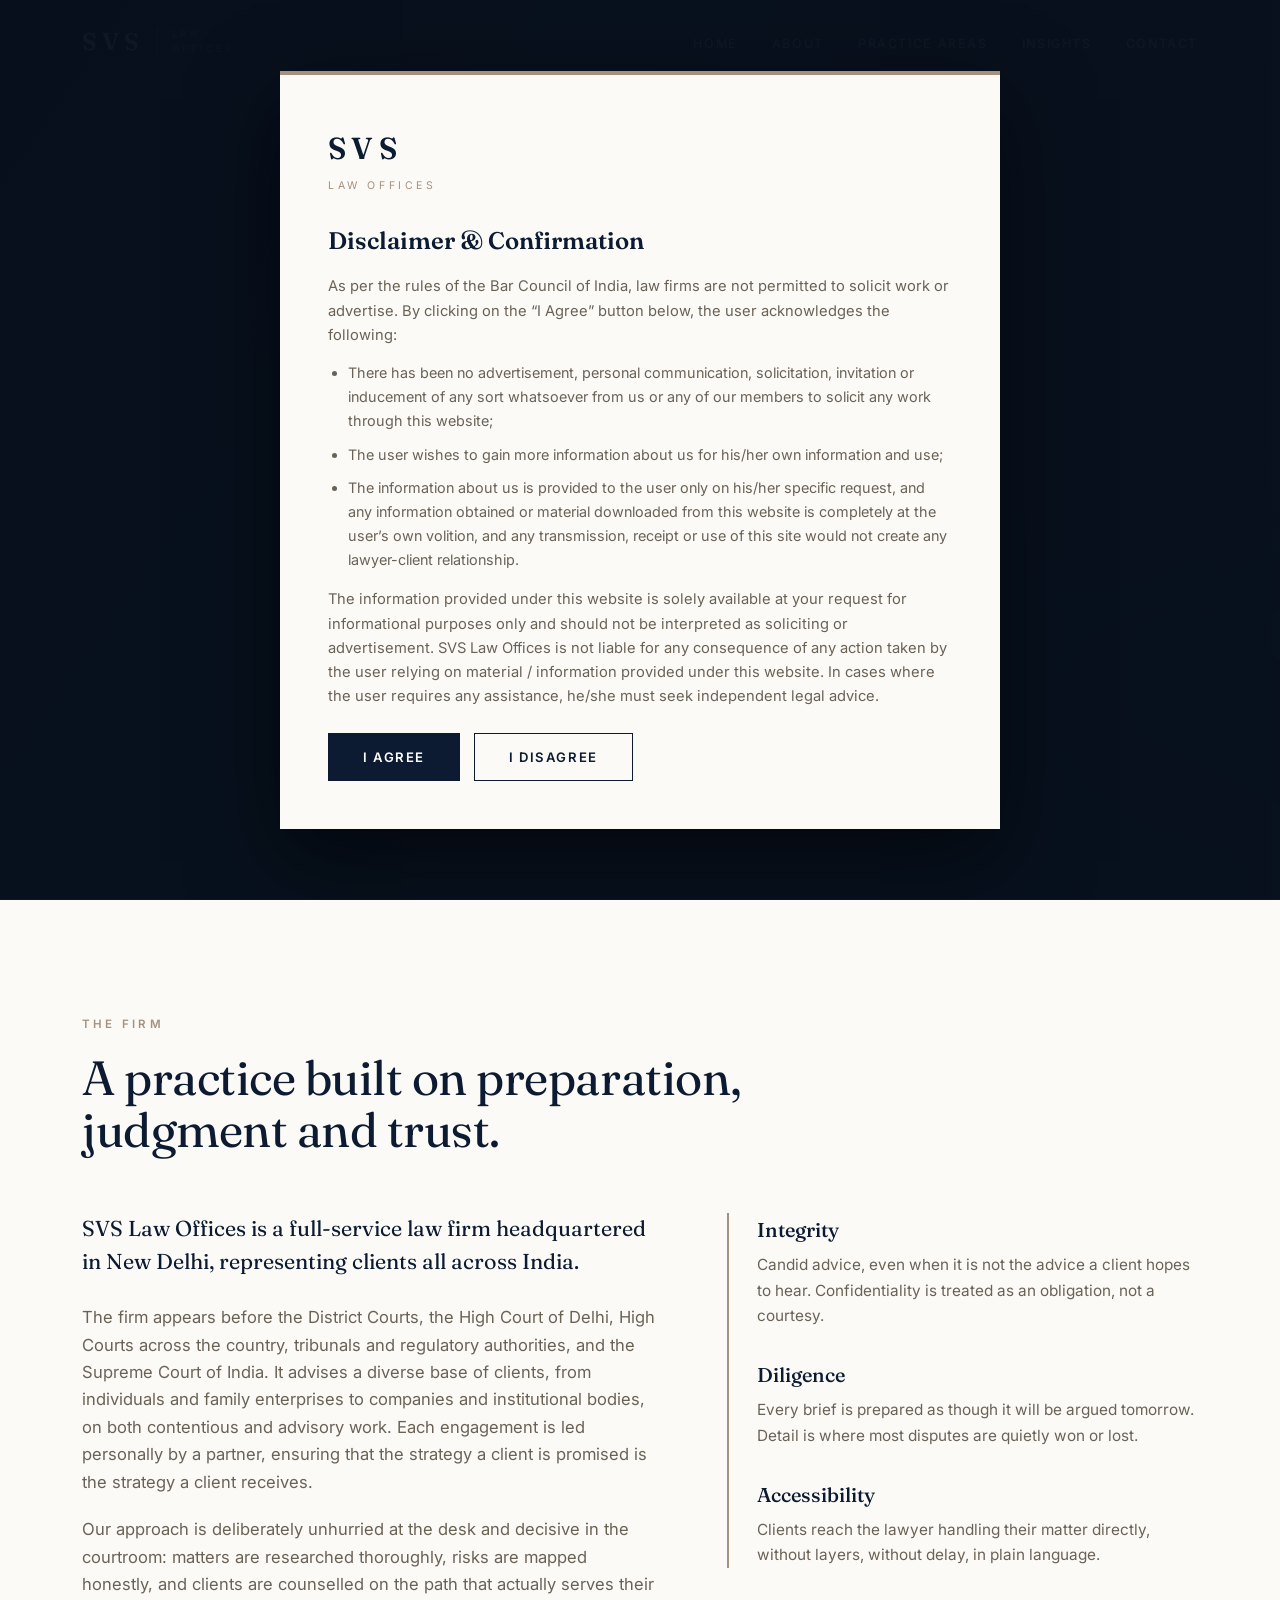
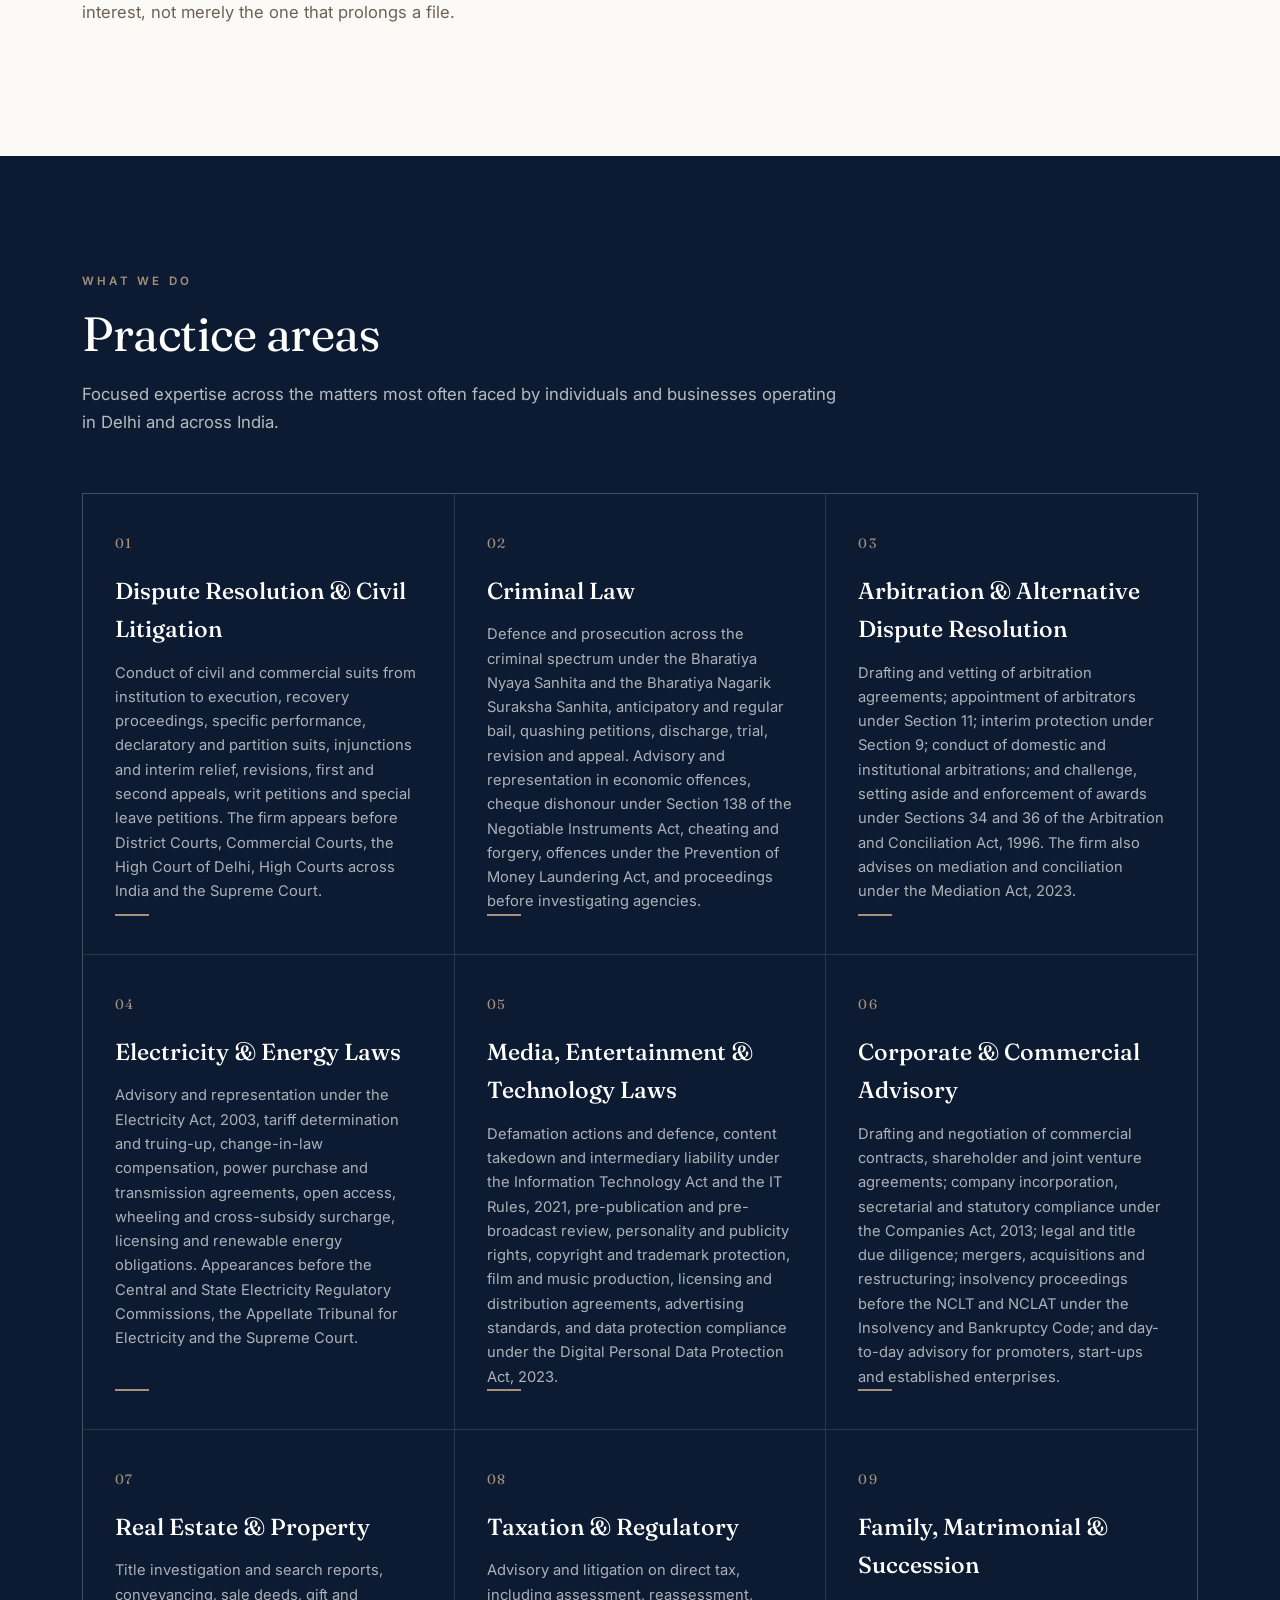
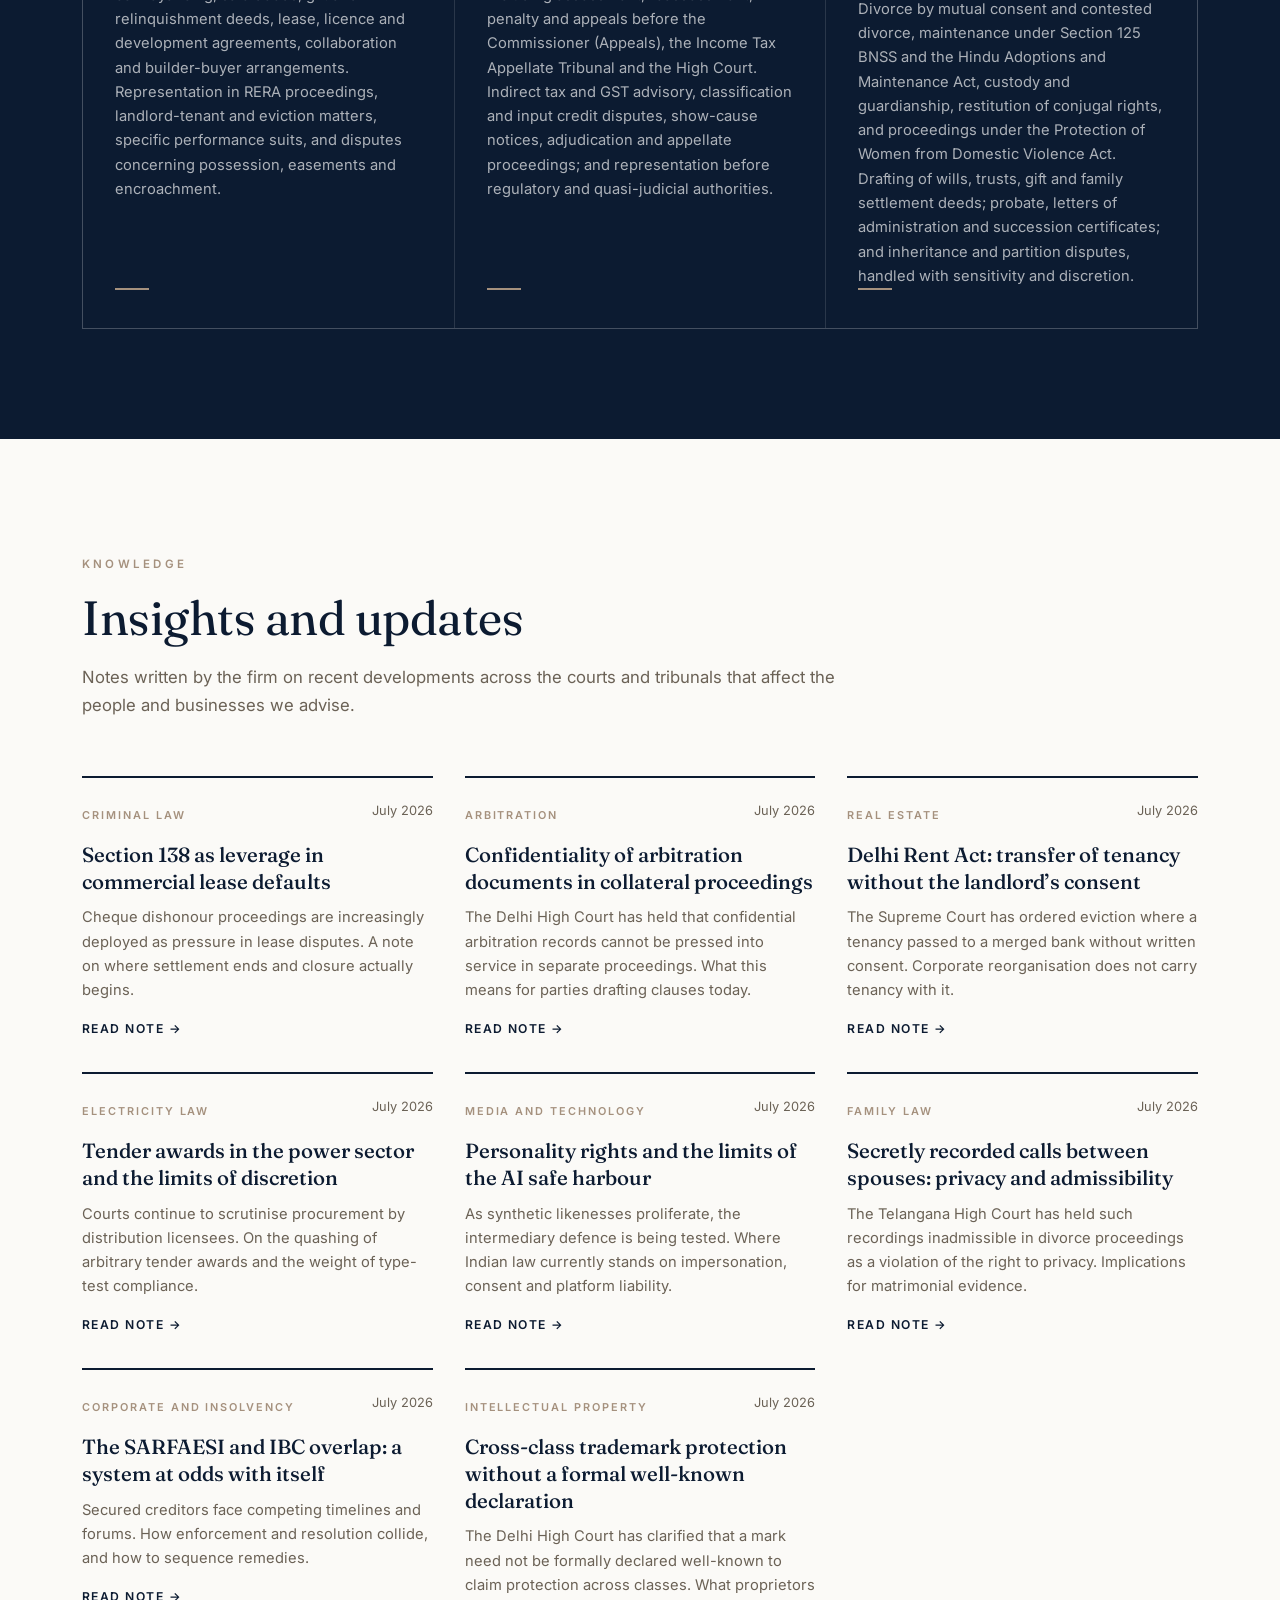
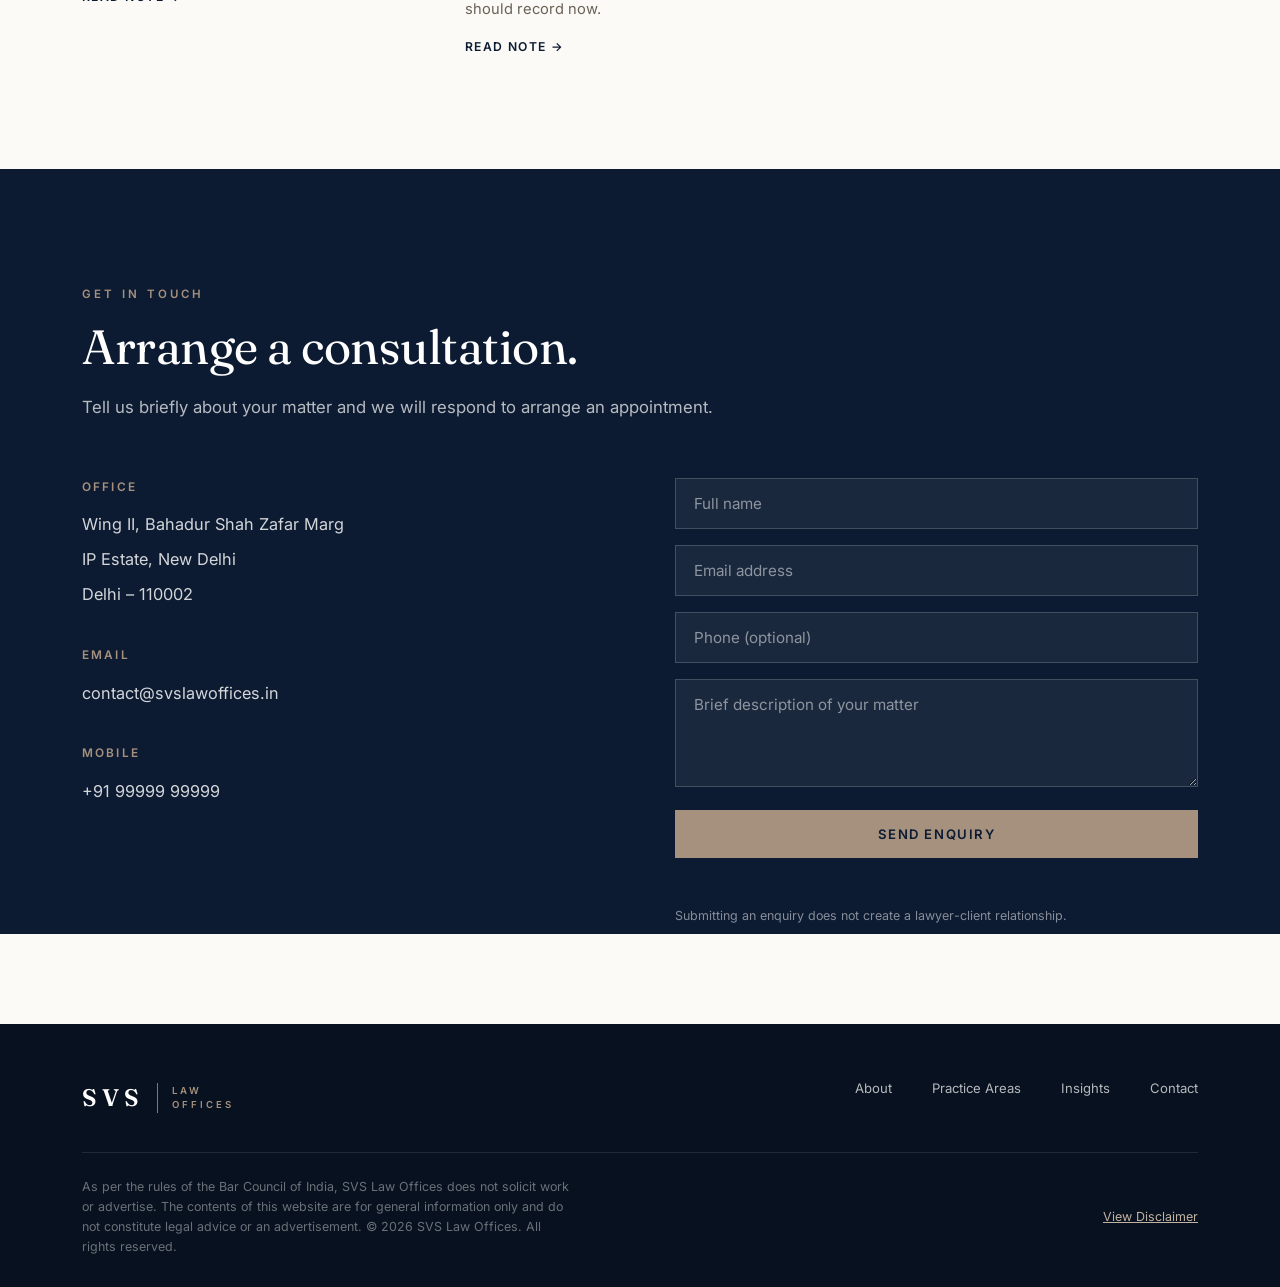
==== commit 9526394c: "Added yml file to update news" ====
--- a/index.html
+++ b/index.html
@@ -444,7 +444,7 @@
         </div>
         <div class="ct-block">
           <h4>Mobile</h4>
-          <p><a href="tel:+917895929238">+91 78959 29238</a></p>
+          <p><a href="tel:+919999999999">+91 99999 99999</a></p>
         </div>
       </div>
       <div class="form">
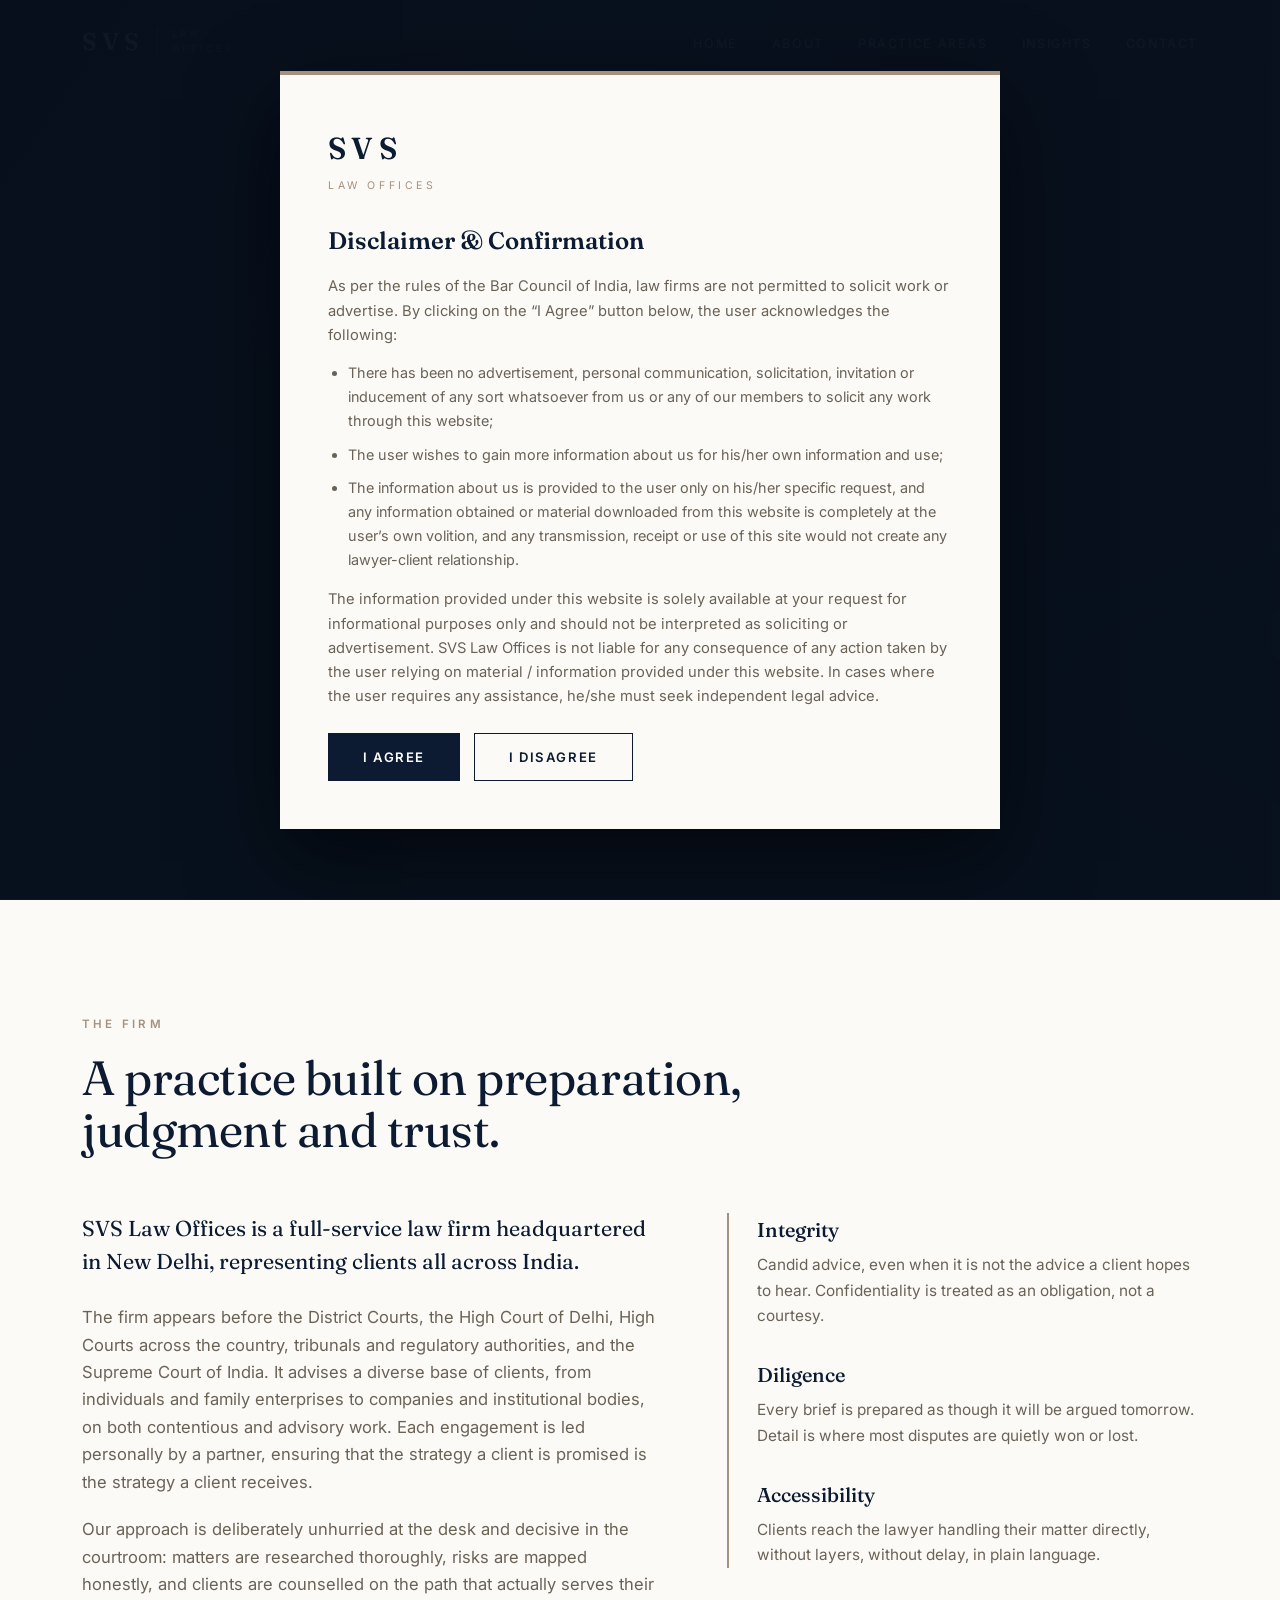
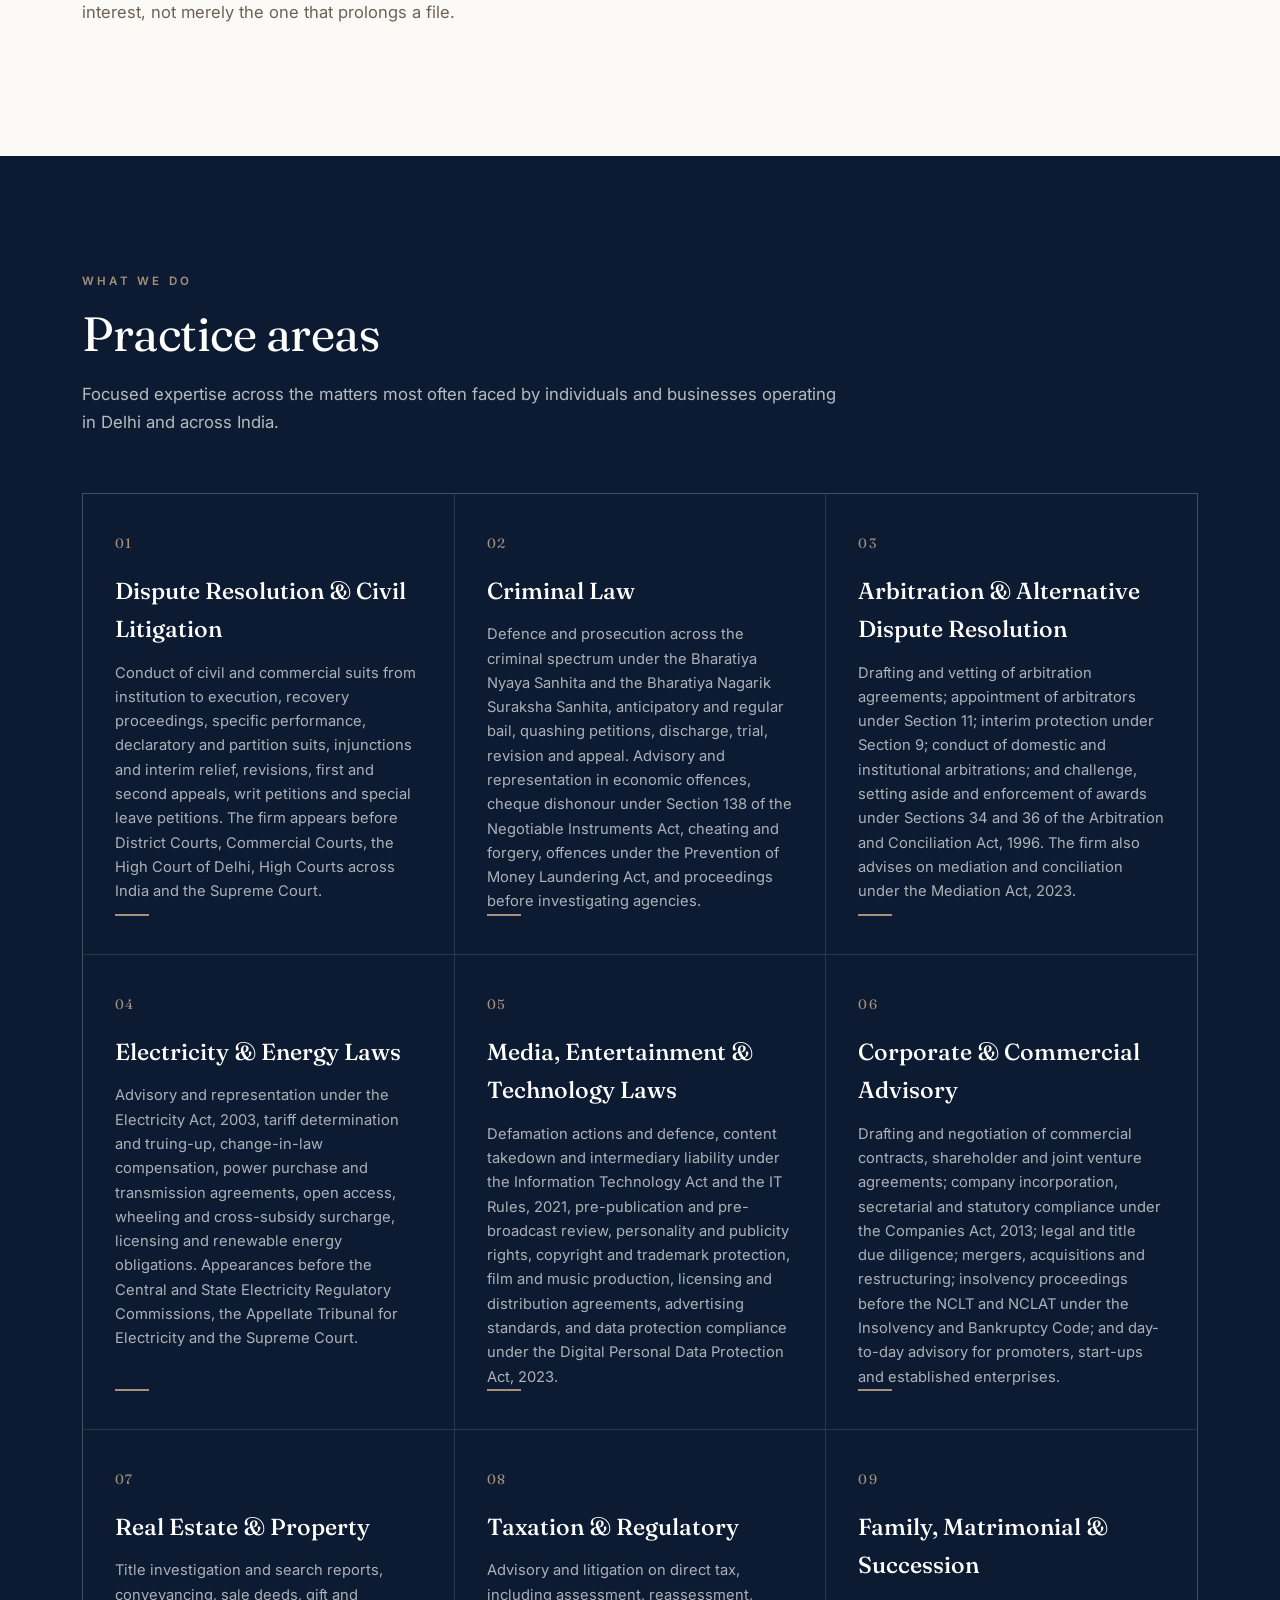
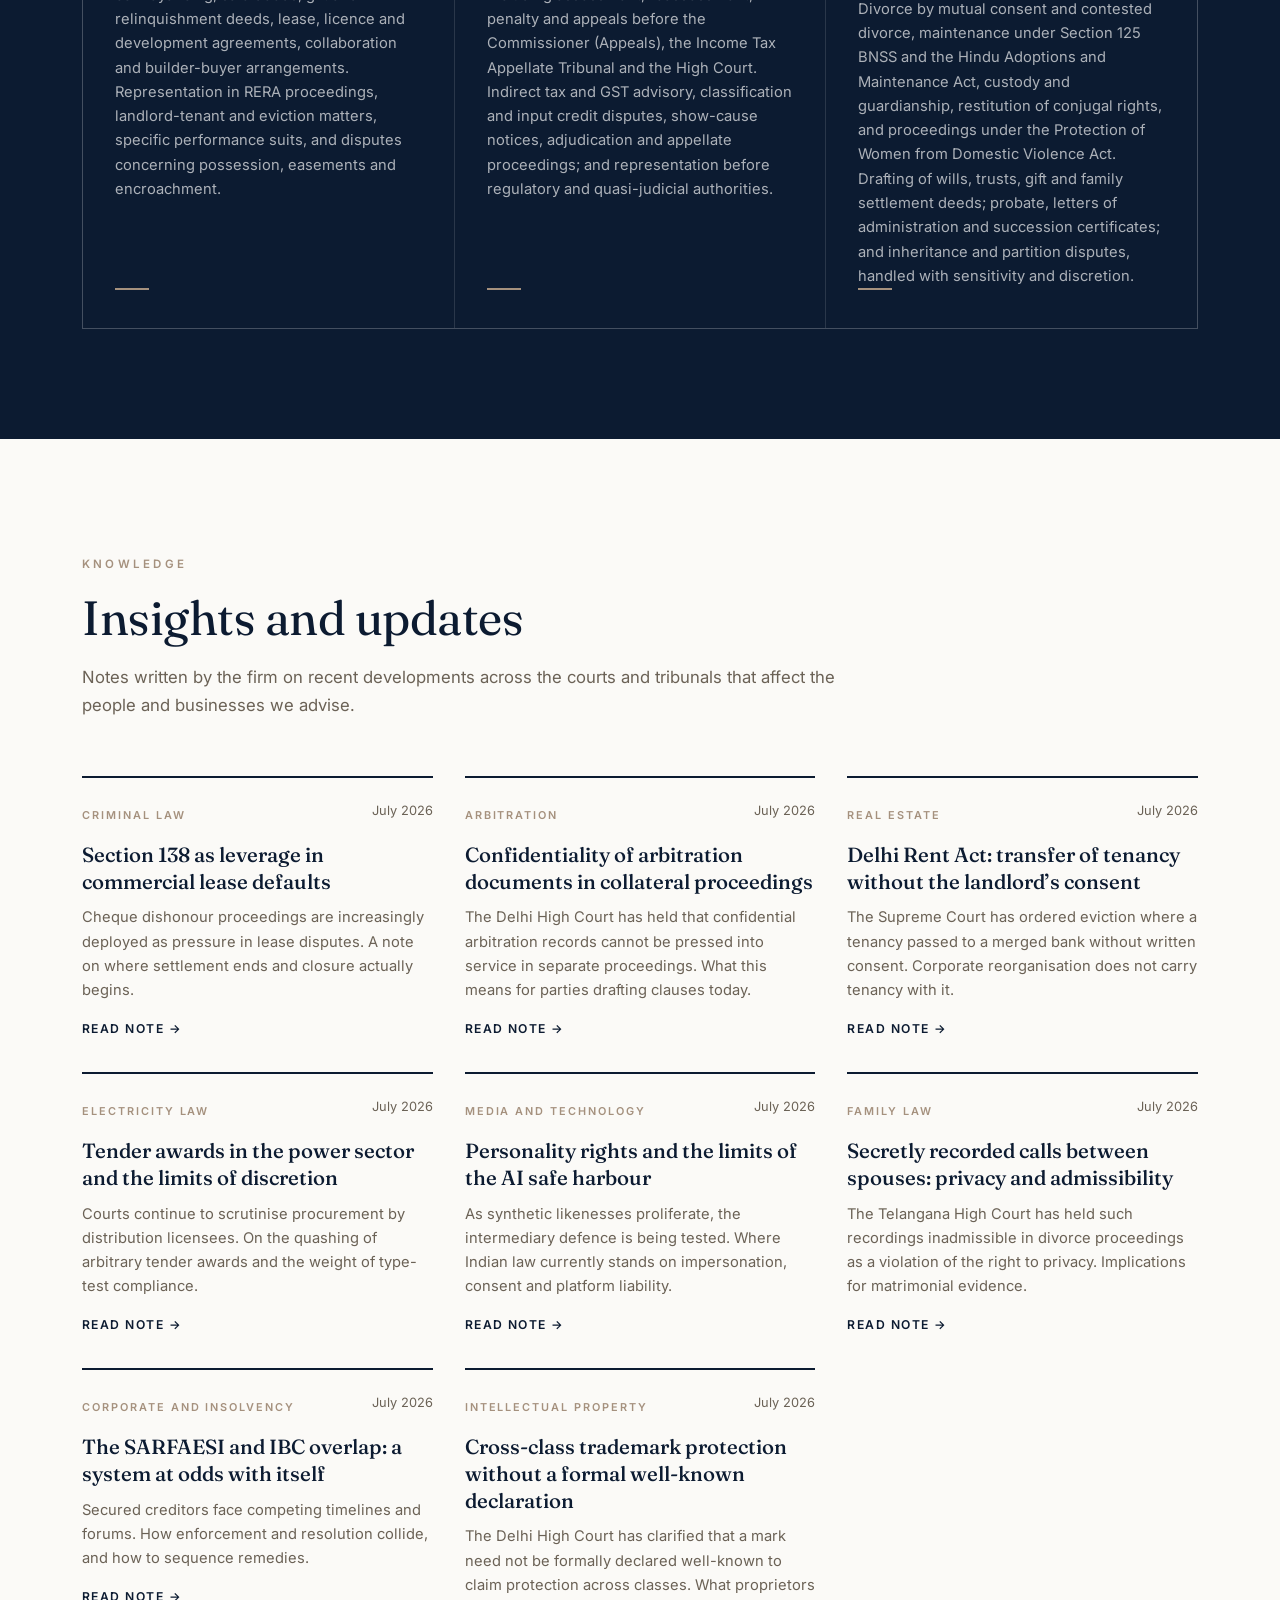
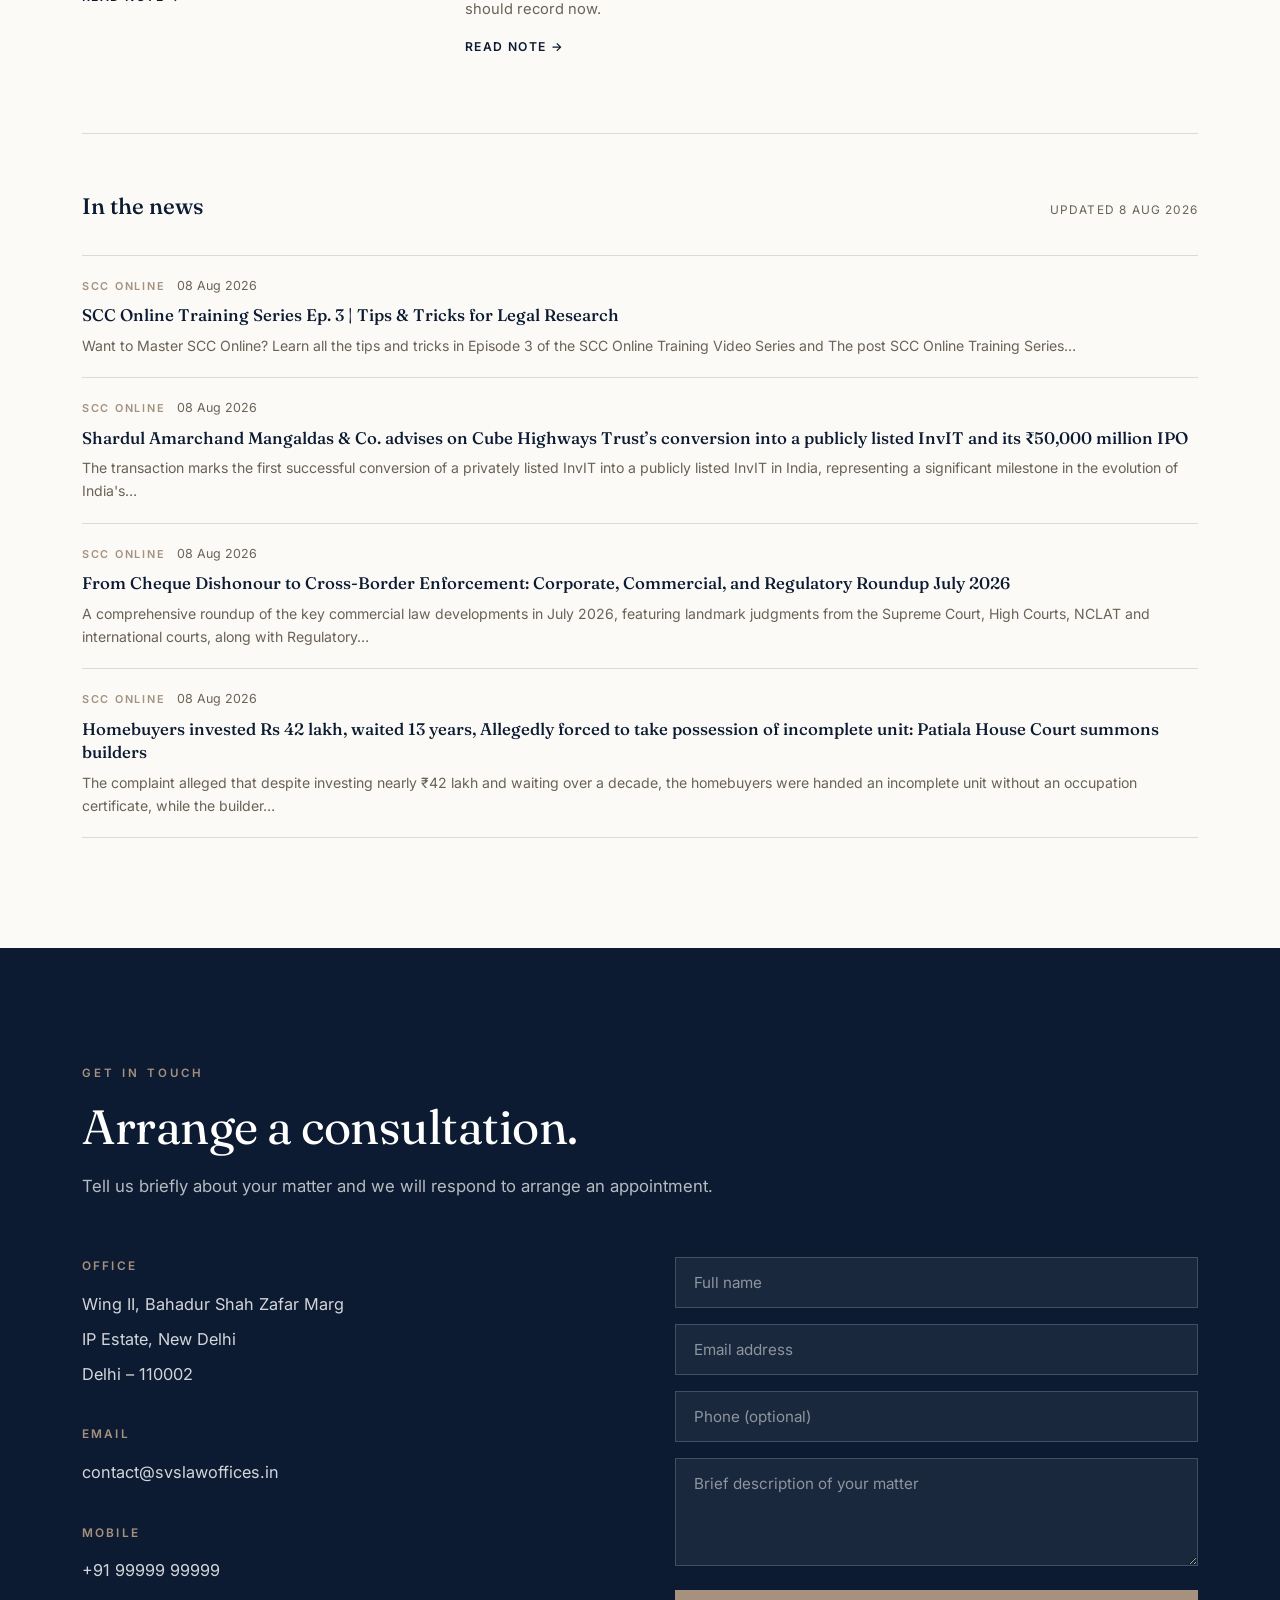
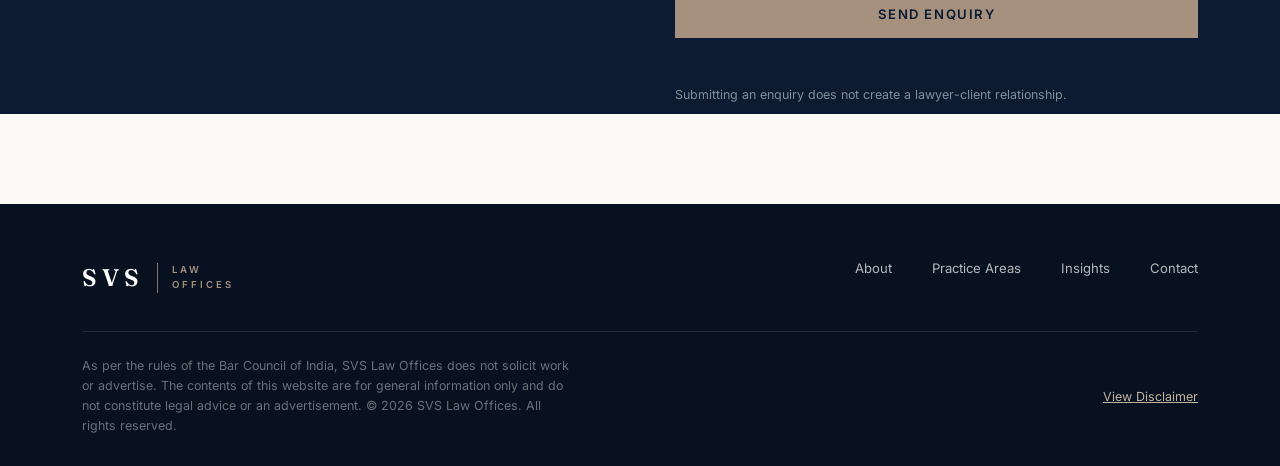
==== commit 4754db1a: "Updated to add a news section." ====
--- a/index.html
+++ b/index.html
@@ -139,6 +139,22 @@
   .ins .more{display:inline-block;margin-top:16px;font-size:.76rem;letter-spacing:.12em;text-transform:uppercase;color:var(--navy);font-weight:600}
   .ins:hover .more{color:var(--taupe)}
 
+  /* ---------- NEWS STRIP ---------- */
+  .news-strip{margin-top:74px;padding-top:54px;border-top:1px solid var(--line)}
+  .news-head{display:flex;align-items:baseline;justify-content:space-between;gap:20px;margin-bottom:30px;flex-wrap:wrap}
+  .news-head h3{font-family:var(--display);font-size:1.4rem;color:var(--navy);font-weight:500}
+  .news-updated{font-size:.74rem;letter-spacing:.1em;text-transform:uppercase;color:var(--muted)}
+  .news-list{display:flex;flex-direction:column}
+  .news-item{display:block;padding:20px 0;border-top:1px solid var(--line);transition:.25s}
+  .news-item:last-child{border-bottom:1px solid var(--line)}
+  .news-item:hover{background:var(--paper-2)}
+  .news-item .row{display:flex;align-items:baseline;gap:12px;flex-wrap:wrap}
+  .news-item .src{font-size:.68rem;letter-spacing:.16em;text-transform:uppercase;color:var(--taupe);font-weight:600}
+  .news-item .dt{font-size:.78rem;color:var(--muted)}
+  .news-item h4{font-family:var(--display);font-size:1.05rem;color:var(--navy);font-weight:500;margin-top:8px;line-height:1.4}
+  .news-item p{font-size:.88rem;color:var(--muted);margin-top:6px}
+  .news-empty{font-size:.9rem;color:var(--muted)}
+
 
   /* ---------- CONTACT ---------- */
   .contact{background:var(--navy);color:#fff;padding-bottom:0}
@@ -419,6 +435,16 @@
       </a>
     </div>
 
+    <div class="news-strip">
+      <div class="news-head">
+        <h3>In the news</h3>
+        <span class="news-updated" id="news-updated"></span>
+      </div>
+      <div class="news-list" id="news-list">
+        <p class="news-empty">Loading latest coverage&hellip;</p>
+      </div>
+    </div>
+
   </div>
 </section>
 
@@ -569,6 +595,47 @@
     }
   });
 
+  // ----- Latest news strip -> reads news.json (updated daily by GitHub Action) -----
+  (async () => {
+    const listEl = document.getElementById('news-list');
+    const updatedEl = document.getElementById('news-updated');
+    try {
+      const res = await fetch('news.json', { cache: 'no-store' });
+      if (!res.ok) throw new Error('fetch failed');
+      const data = await res.json();
+      const items = Array.isArray(data.items) ? data.items : [];
+
+      if (data.updated) {
+        const d = new Date(data.updated);
+        if (!isNaN(d)) {
+          updatedEl.textContent = 'Updated ' + d.toLocaleDateString('en-IN', { day: 'numeric', month: 'short', year: 'numeric' });
+        }
+      }
+
+      if (!items.length) {
+        listEl.innerHTML = '<p class="news-empty">No recent items available.</p>';
+        return;
+      }
+
+      const esc = (s) => String(s || '').replace(/[&<>"']/g, c => ({
+        '&':'&amp;','<':'&lt;','>':'&gt;','"':'&quot;',"'":'&#39;'
+      }[c]));
+
+      listEl.innerHTML = items.map(item => `
+        <a class="news-item" href="${esc(item.link)}" target="_blank" rel="noopener">
+          <div class="row">
+            <span class="src">${esc(item.source)}</span>
+            <span class="dt">${esc(item.date)}</span>
+          </div>
+          <h4>${esc(item.title)}</h4>
+          <p>${esc(item.summary)}</p>
+        </a>
+      `).join('');
+    } catch (e) {
+      listEl.innerHTML = '<p class="news-empty">Latest news is temporarily unavailable.</p>';
+    }
+  })();
+
   // ----- Mobile menu -----
   const burger = document.getElementById('burger');
   const nav = document.getElementById('nav');
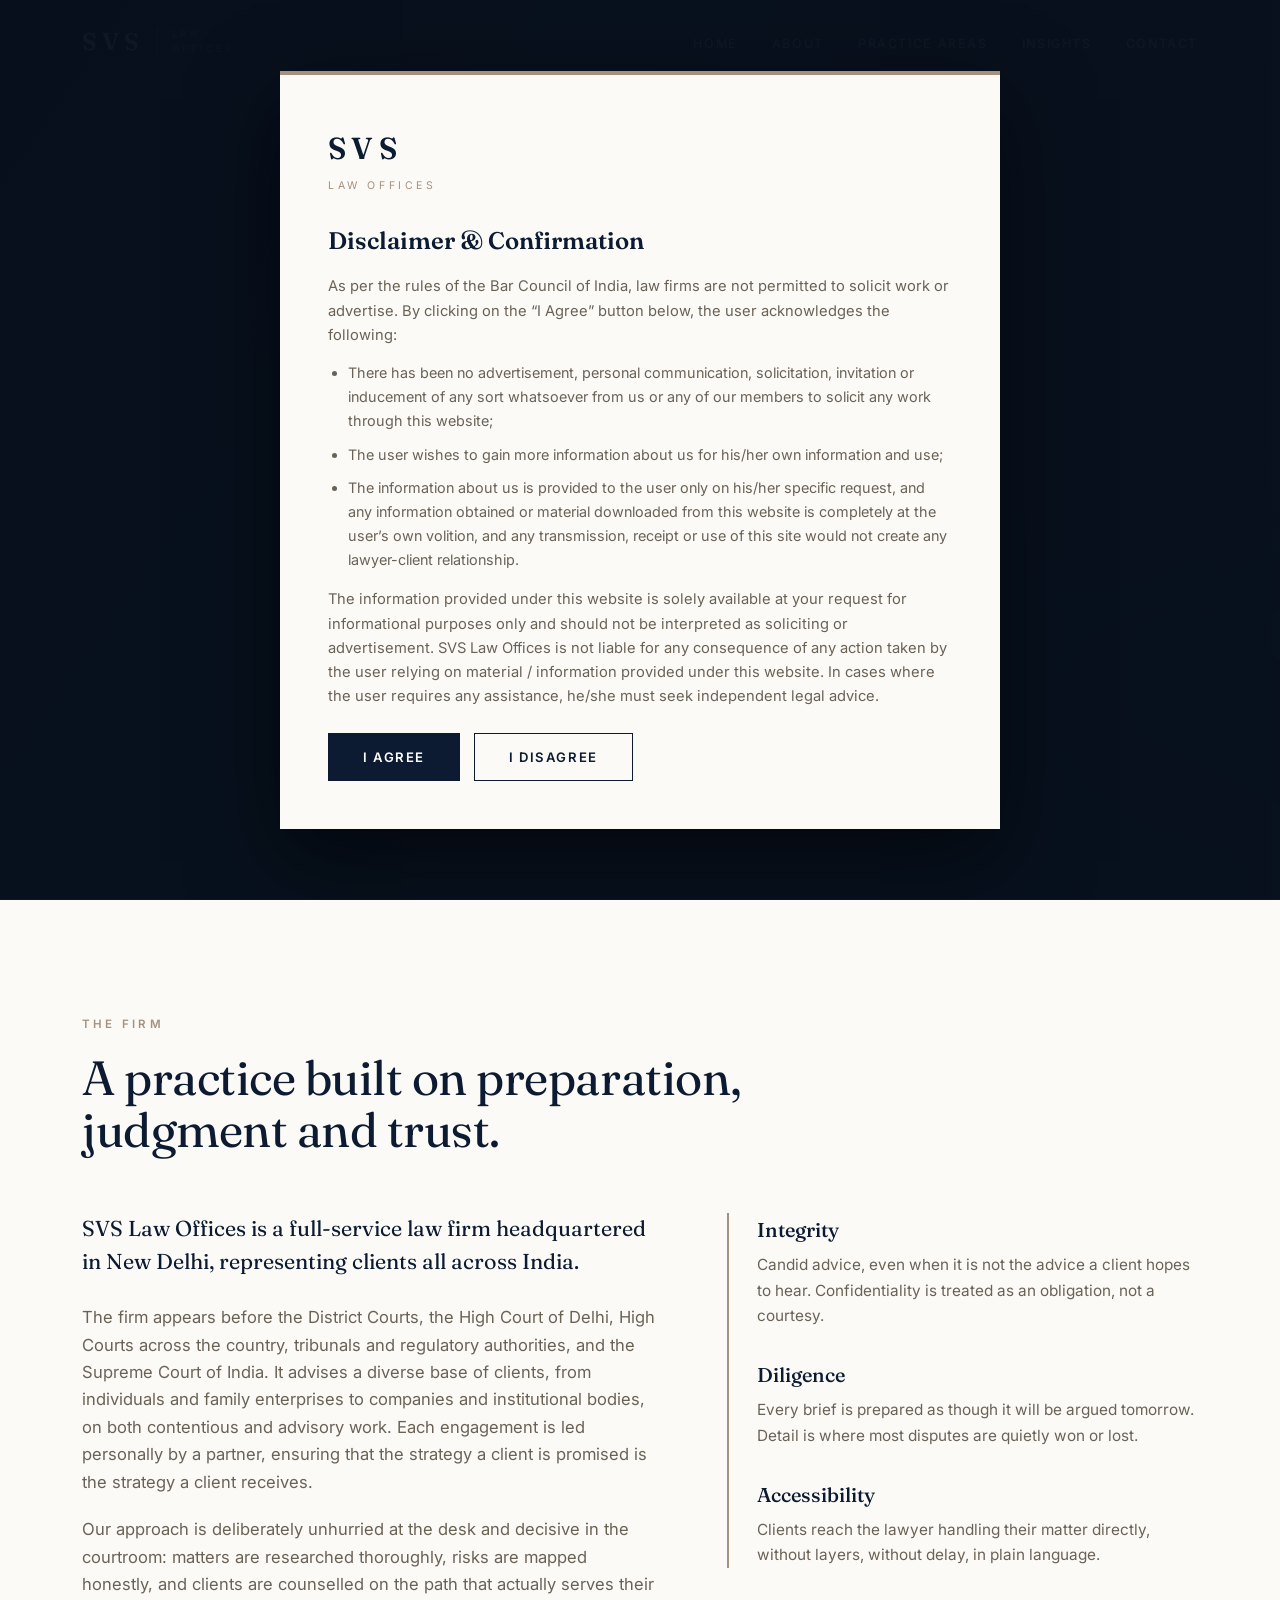
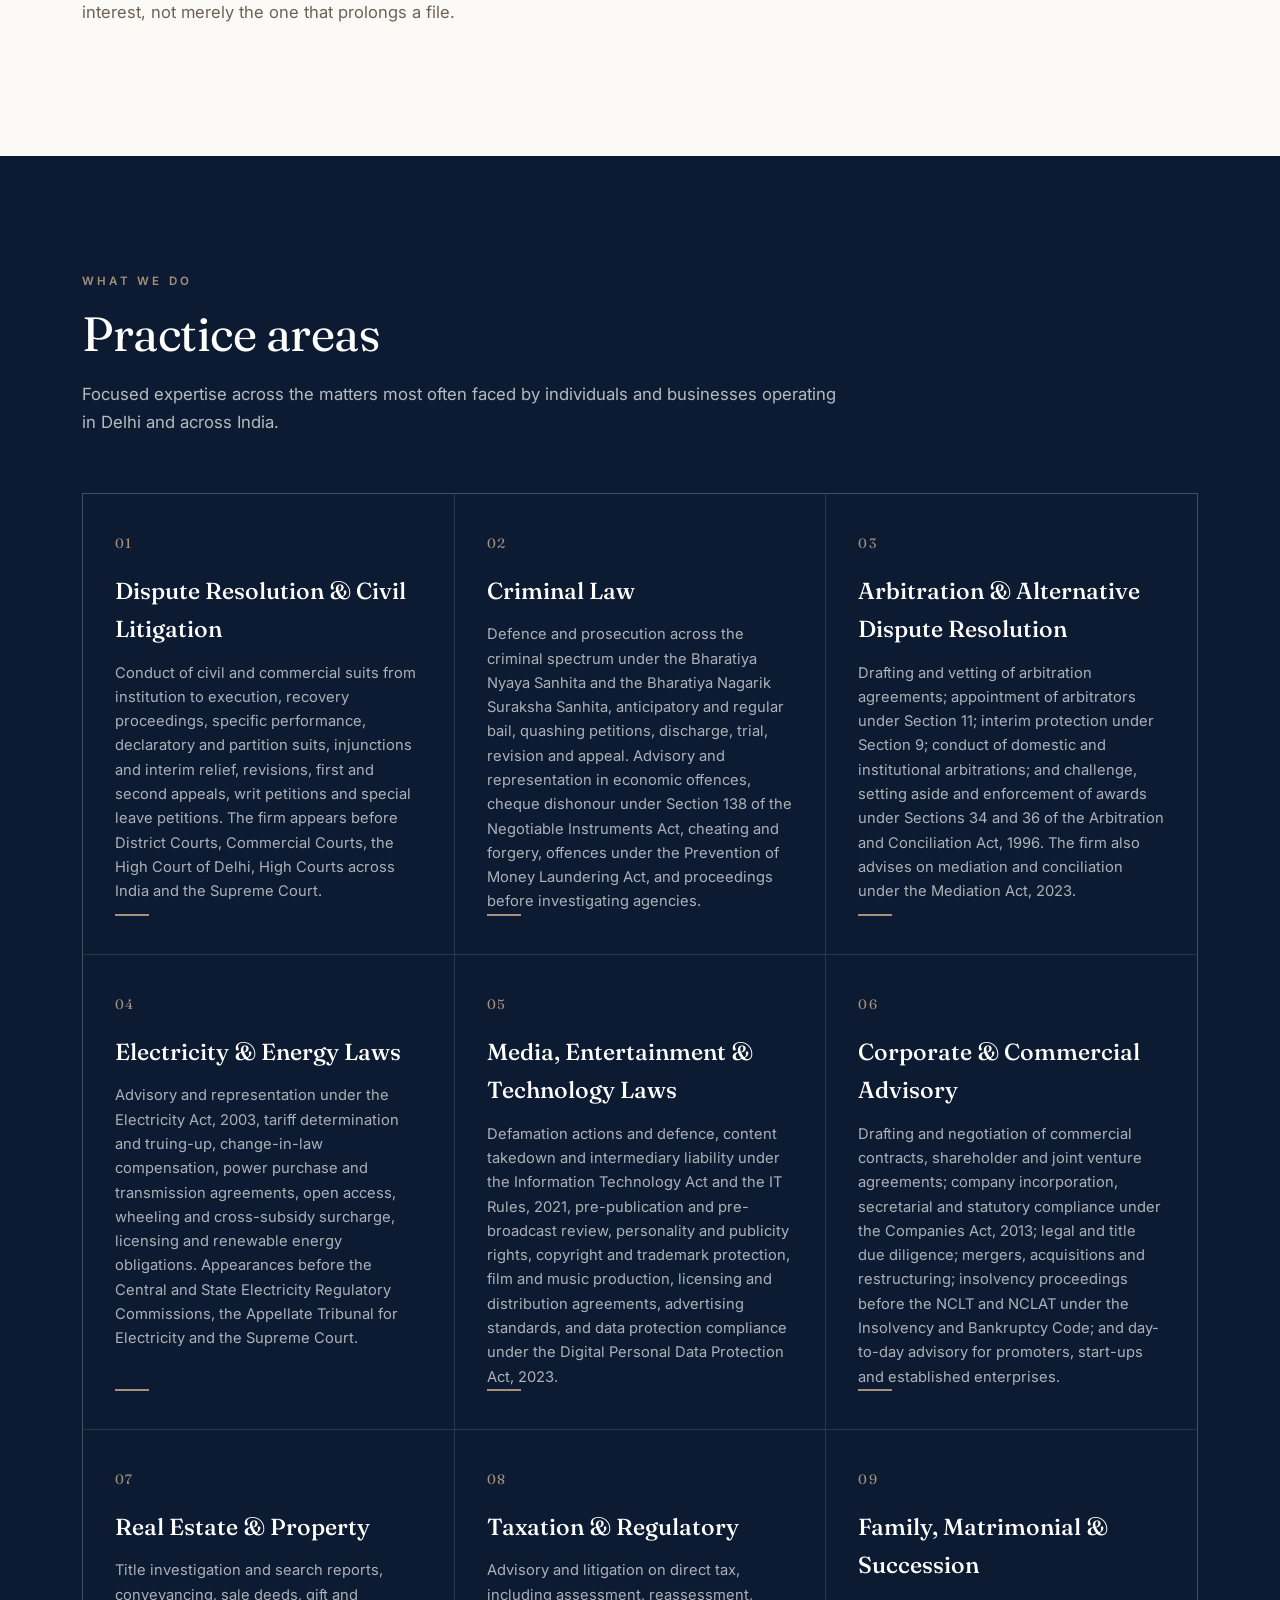
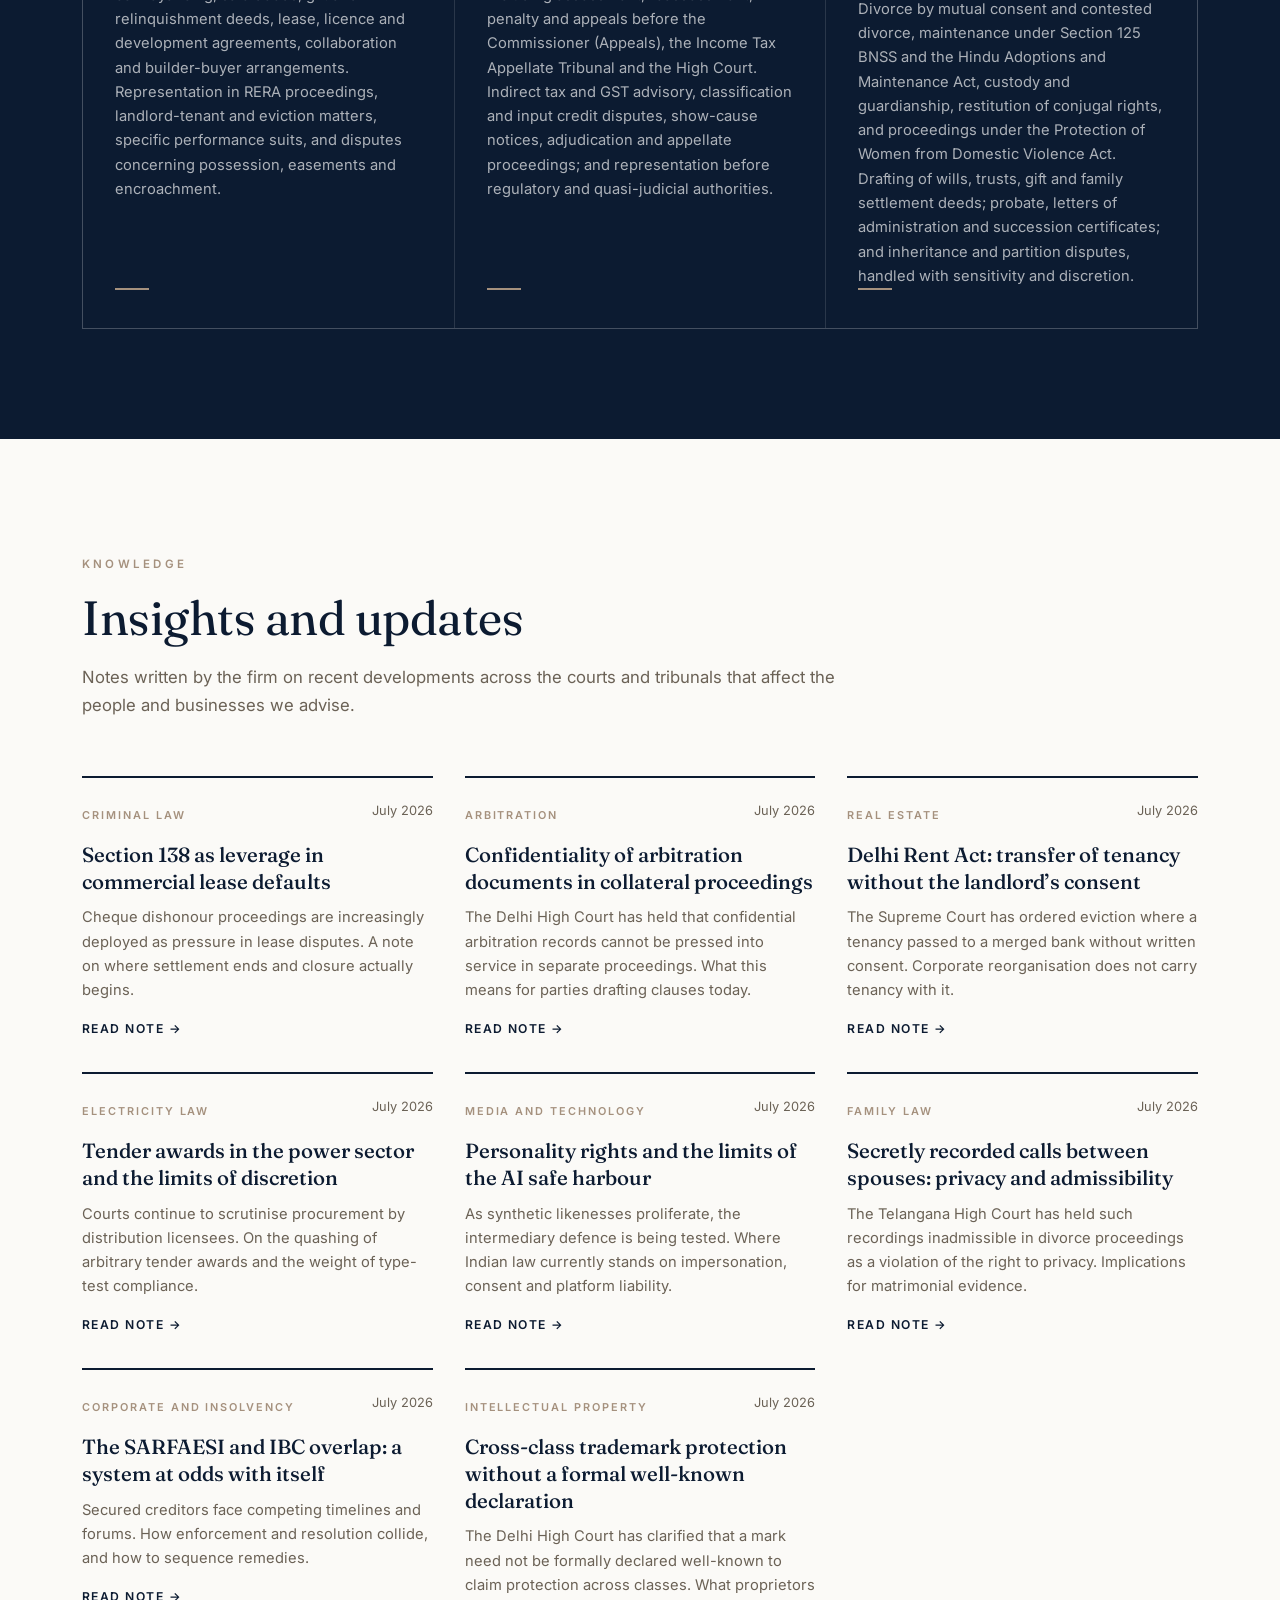
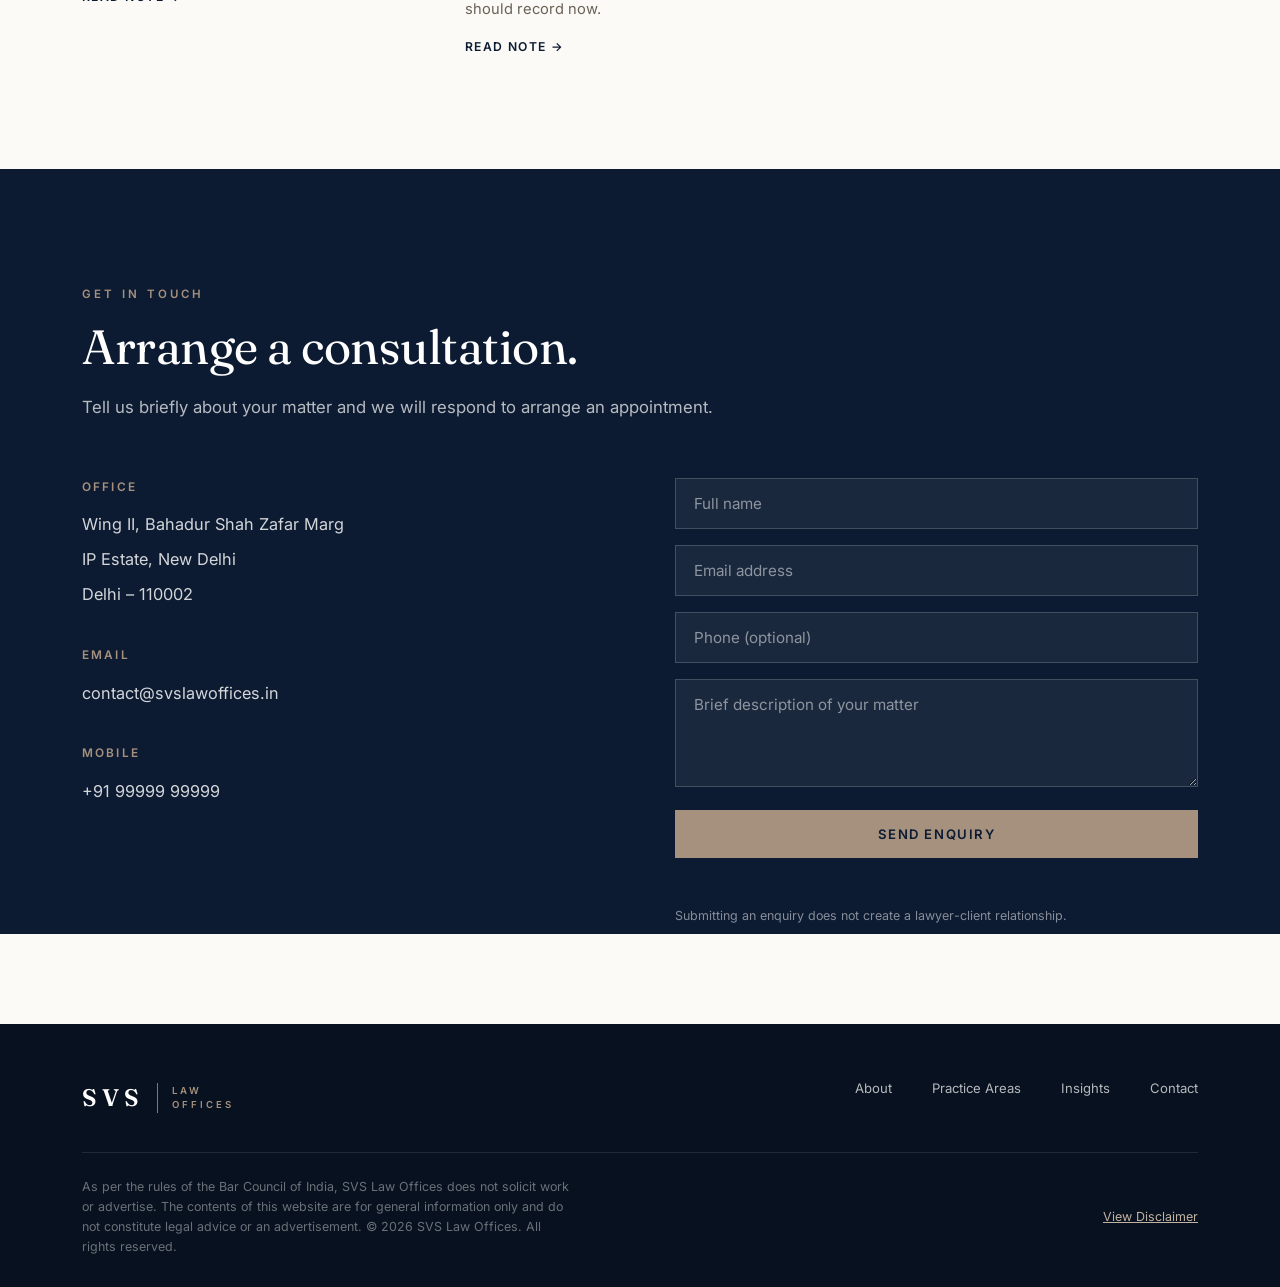
==== commit eee9523c: "Revert "Updated to add a news section." This reverts commit 4754db1a2de0c4cb8e48a11ae5f6897d4aee3e76" ====
--- a/index.html
+++ b/index.html
@@ -139,22 +139,6 @@
   .ins .more{display:inline-block;margin-top:16px;font-size:.76rem;letter-spacing:.12em;text-transform:uppercase;color:var(--navy);font-weight:600}
   .ins:hover .more{color:var(--taupe)}
 
-  /* ---------- NEWS STRIP ---------- */
-  .news-strip{margin-top:74px;padding-top:54px;border-top:1px solid var(--line)}
-  .news-head{display:flex;align-items:baseline;justify-content:space-between;gap:20px;margin-bottom:30px;flex-wrap:wrap}
-  .news-head h3{font-family:var(--display);font-size:1.4rem;color:var(--navy);font-weight:500}
-  .news-updated{font-size:.74rem;letter-spacing:.1em;text-transform:uppercase;color:var(--muted)}
-  .news-list{display:flex;flex-direction:column}
-  .news-item{display:block;padding:20px 0;border-top:1px solid var(--line);transition:.25s}
-  .news-item:last-child{border-bottom:1px solid var(--line)}
-  .news-item:hover{background:var(--paper-2)}
-  .news-item .row{display:flex;align-items:baseline;gap:12px;flex-wrap:wrap}
-  .news-item .src{font-size:.68rem;letter-spacing:.16em;text-transform:uppercase;color:var(--taupe);font-weight:600}
-  .news-item .dt{font-size:.78rem;color:var(--muted)}
-  .news-item h4{font-family:var(--display);font-size:1.05rem;color:var(--navy);font-weight:500;margin-top:8px;line-height:1.4}
-  .news-item p{font-size:.88rem;color:var(--muted);margin-top:6px}
-  .news-empty{font-size:.9rem;color:var(--muted)}
-
 
   /* ---------- CONTACT ---------- */
   .contact{background:var(--navy);color:#fff;padding-bottom:0}
@@ -435,16 +419,6 @@
       </a>
     </div>
 
-    <div class="news-strip">
-      <div class="news-head">
-        <h3>In the news</h3>
-        <span class="news-updated" id="news-updated"></span>
-      </div>
-      <div class="news-list" id="news-list">
-        <p class="news-empty">Loading latest coverage&hellip;</p>
-      </div>
-    </div>
-
   </div>
 </section>
 
@@ -595,47 +569,6 @@
     }
   });
 
-  // ----- Latest news strip -> reads news.json (updated daily by GitHub Action) -----
-  (async () => {
-    const listEl = document.getElementById('news-list');
-    const updatedEl = document.getElementById('news-updated');
-    try {
-      const res = await fetch('news.json', { cache: 'no-store' });
-      if (!res.ok) throw new Error('fetch failed');
-      const data = await res.json();
-      const items = Array.isArray(data.items) ? data.items : [];
-
-      if (data.updated) {
-        const d = new Date(data.updated);
-        if (!isNaN(d)) {
-          updatedEl.textContent = 'Updated ' + d.toLocaleDateString('en-IN', { day: 'numeric', month: 'short', year: 'numeric' });
-        }
-      }
-
-      if (!items.length) {
-        listEl.innerHTML = '<p class="news-empty">No recent items available.</p>';
-        return;
-      }
-
-      const esc = (s) => String(s || '').replace(/[&<>"']/g, c => ({
-        '&':'&amp;','<':'&lt;','>':'&gt;','"':'&quot;',"'":'&#39;'
-      }[c]));
-
-      listEl.innerHTML = items.map(item => `
-        <a class="news-item" href="${esc(item.link)}" target="_blank" rel="noopener">
-          <div class="row">
-            <span class="src">${esc(item.source)}</span>
-            <span class="dt">${esc(item.date)}</span>
-          </div>
-          <h4>${esc(item.title)}</h4>
-          <p>${esc(item.summary)}</p>
-        </a>
-      `).join('');
-    } catch (e) {
-      listEl.innerHTML = '<p class="news-empty">Latest news is temporarily unavailable.</p>';
-    }
-  })();
-
   // ----- Mobile menu -----
   const burger = document.getElementById('burger');
   const nav = document.getElementById('nav');
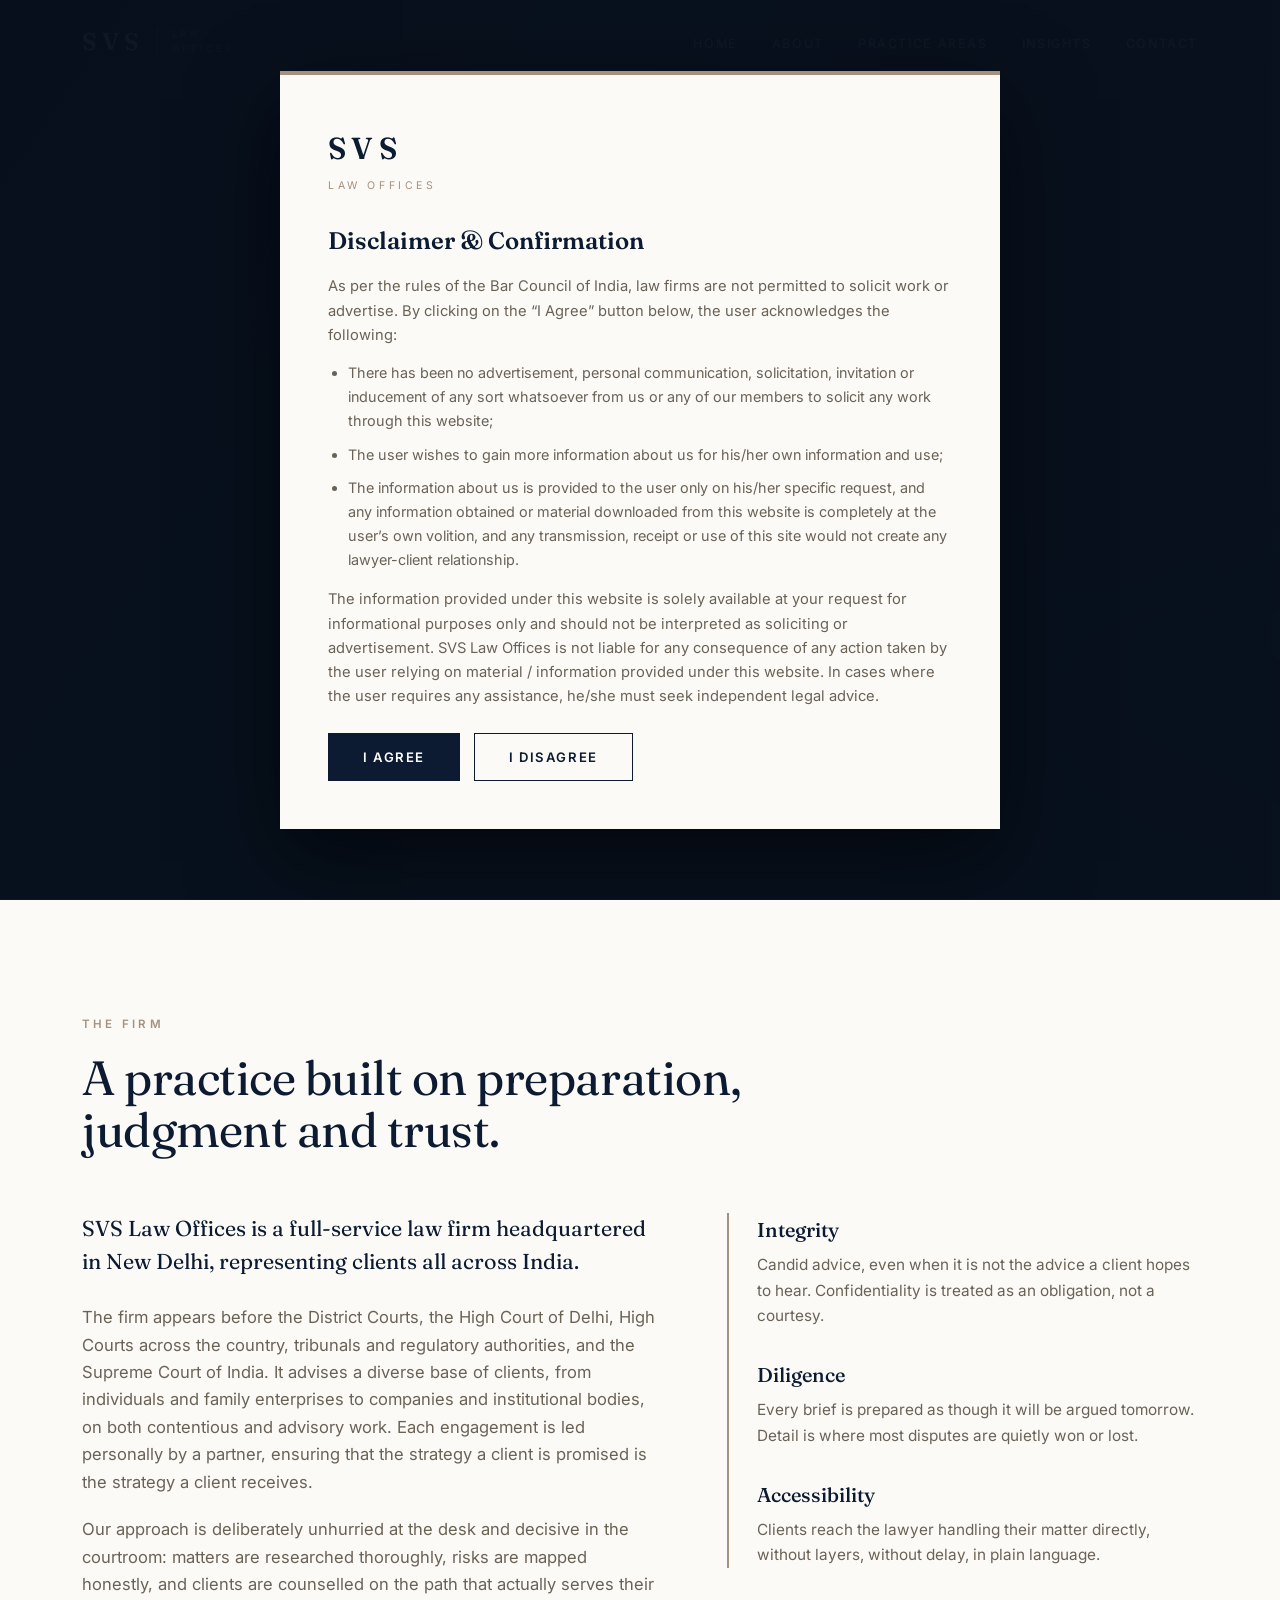
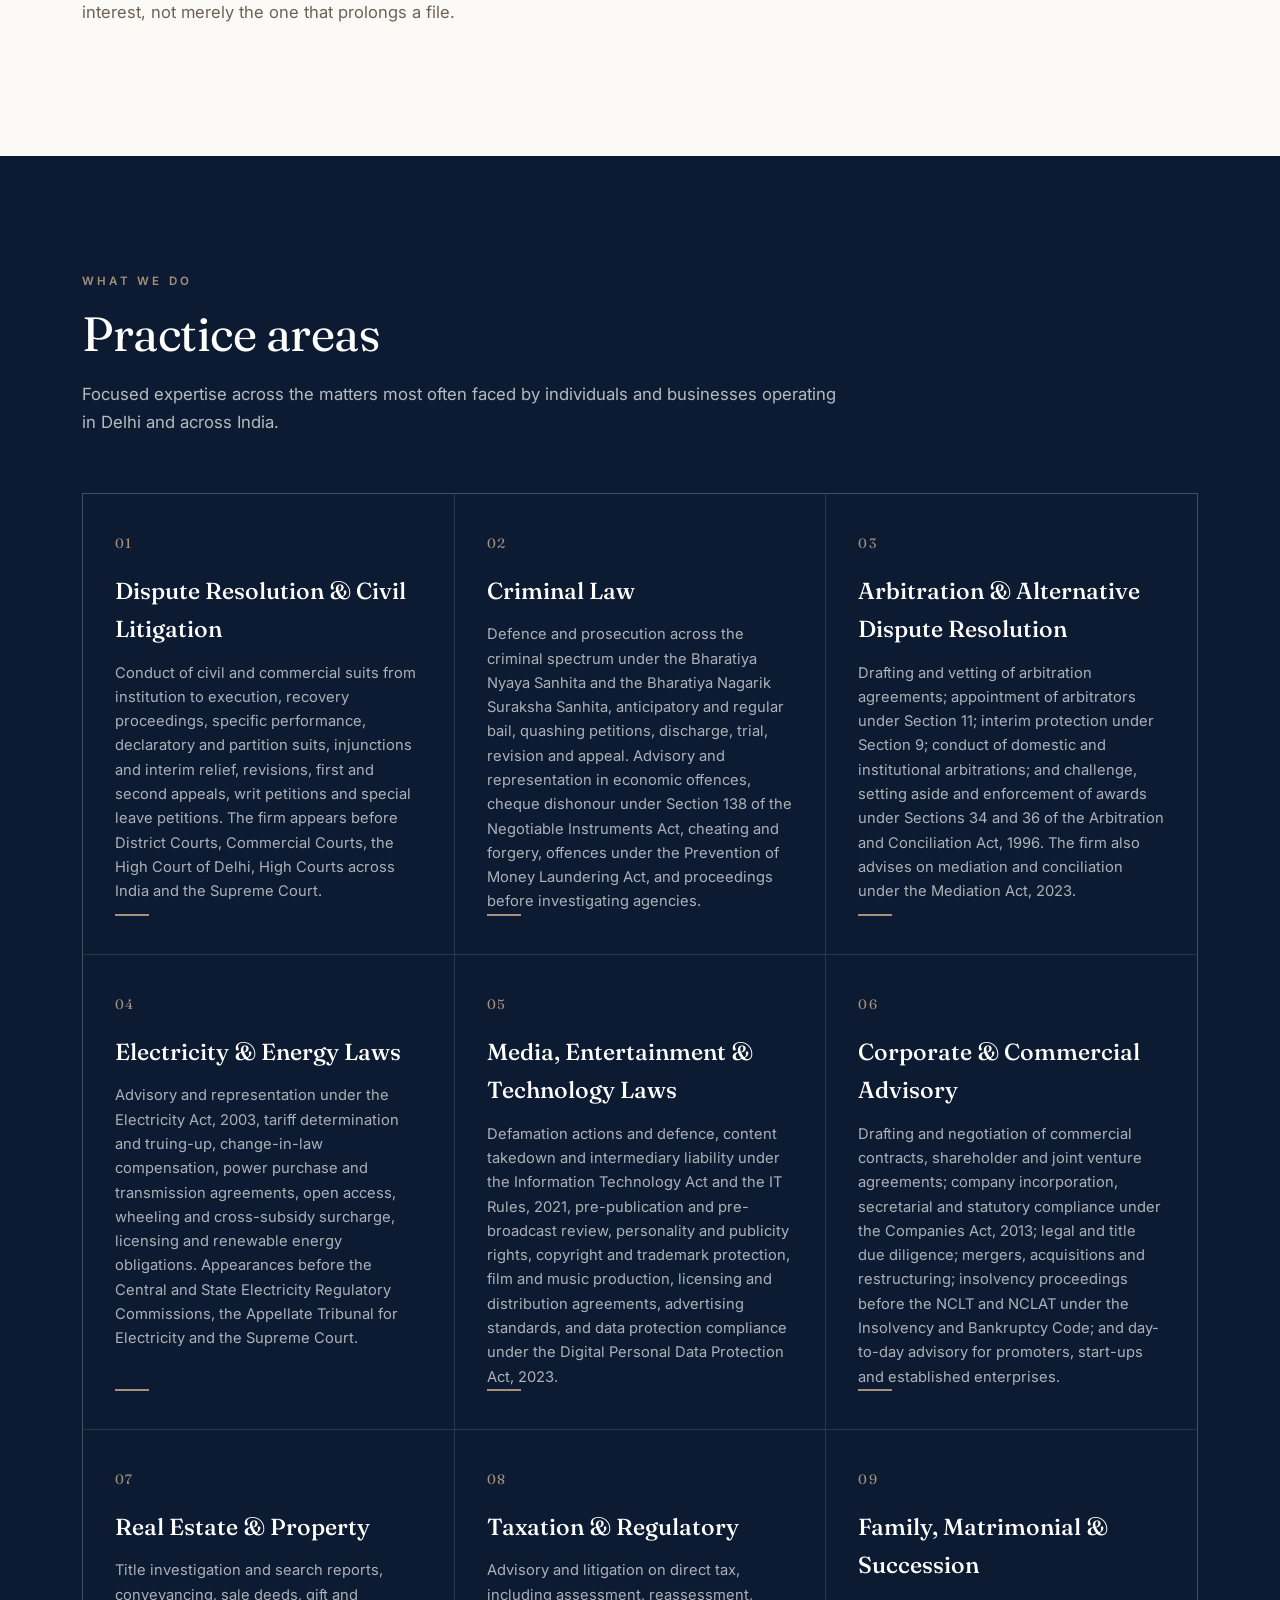
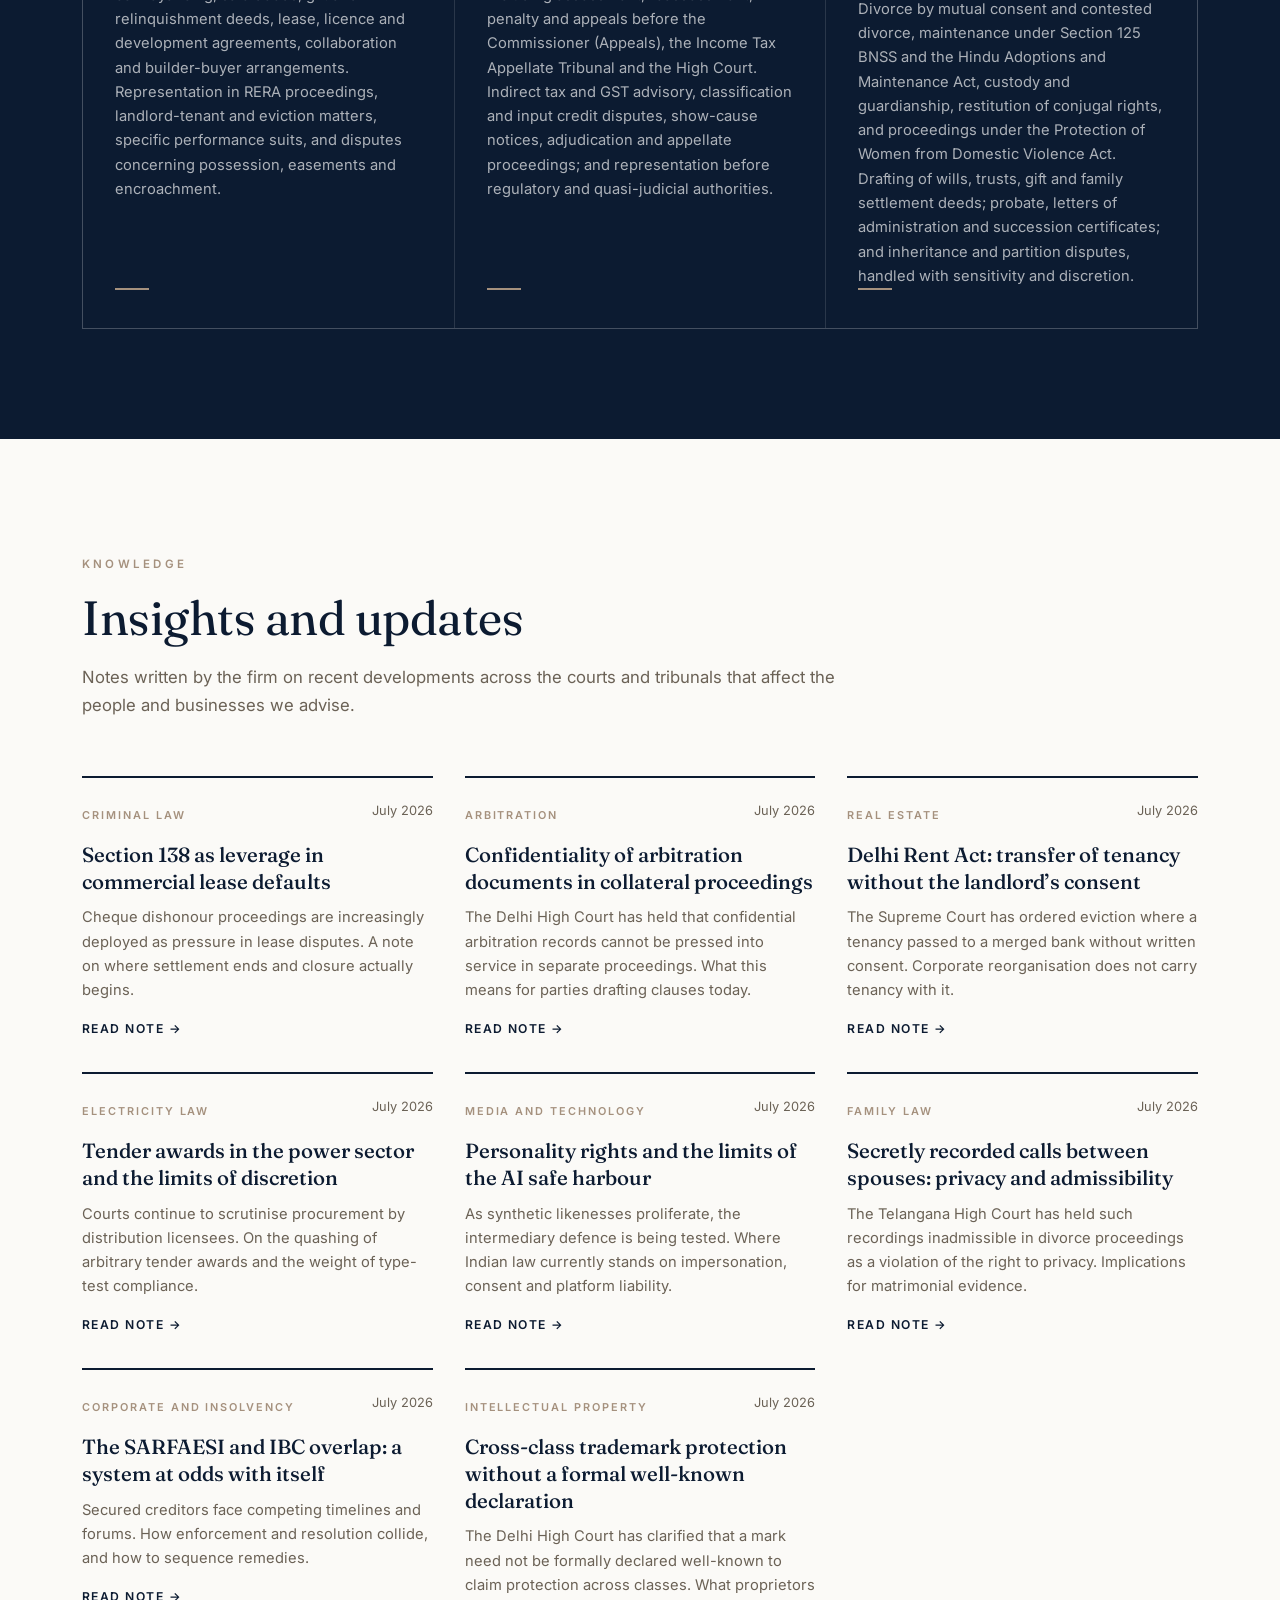
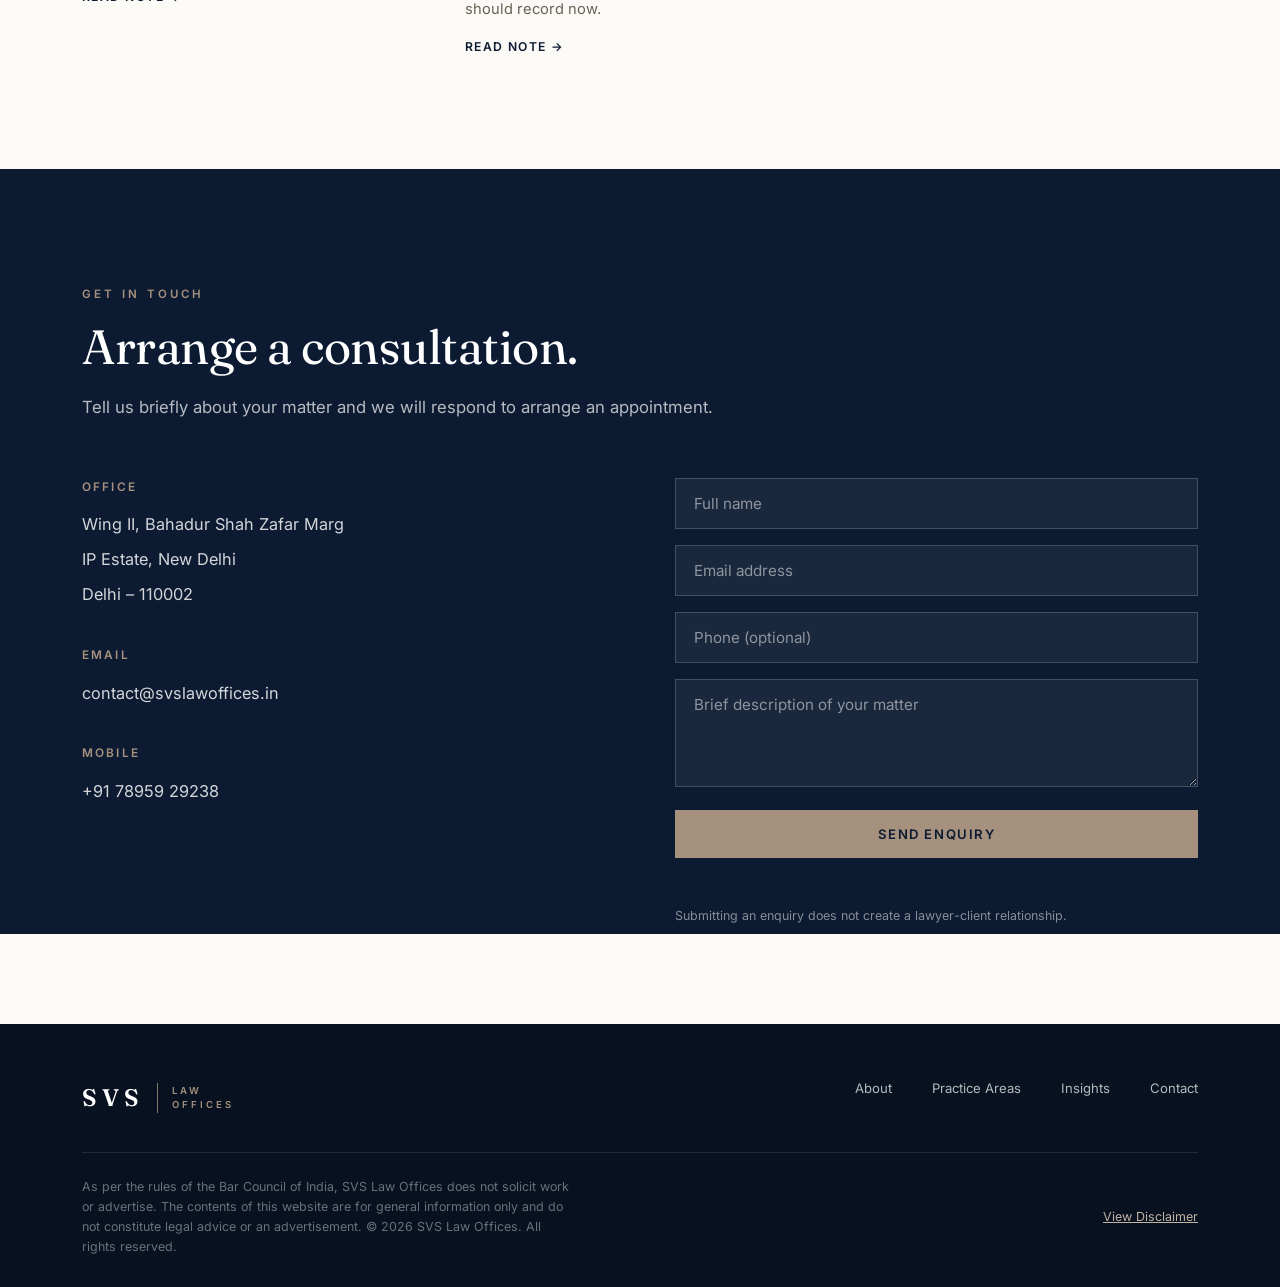
==== commit ab373e26: "Made adjustments" ====
--- a/index.html
+++ b/index.html
@@ -444,7 +444,7 @@
         </div>
         <div class="ct-block">
           <h4>Mobile</h4>
-          <p><a href="tel:+919999999999">+91 99999 99999</a></p>
+          <p><a href="tel:+917895929238">+91 78959 29238</a></p>
         </div>
       </div>
       <div class="form">
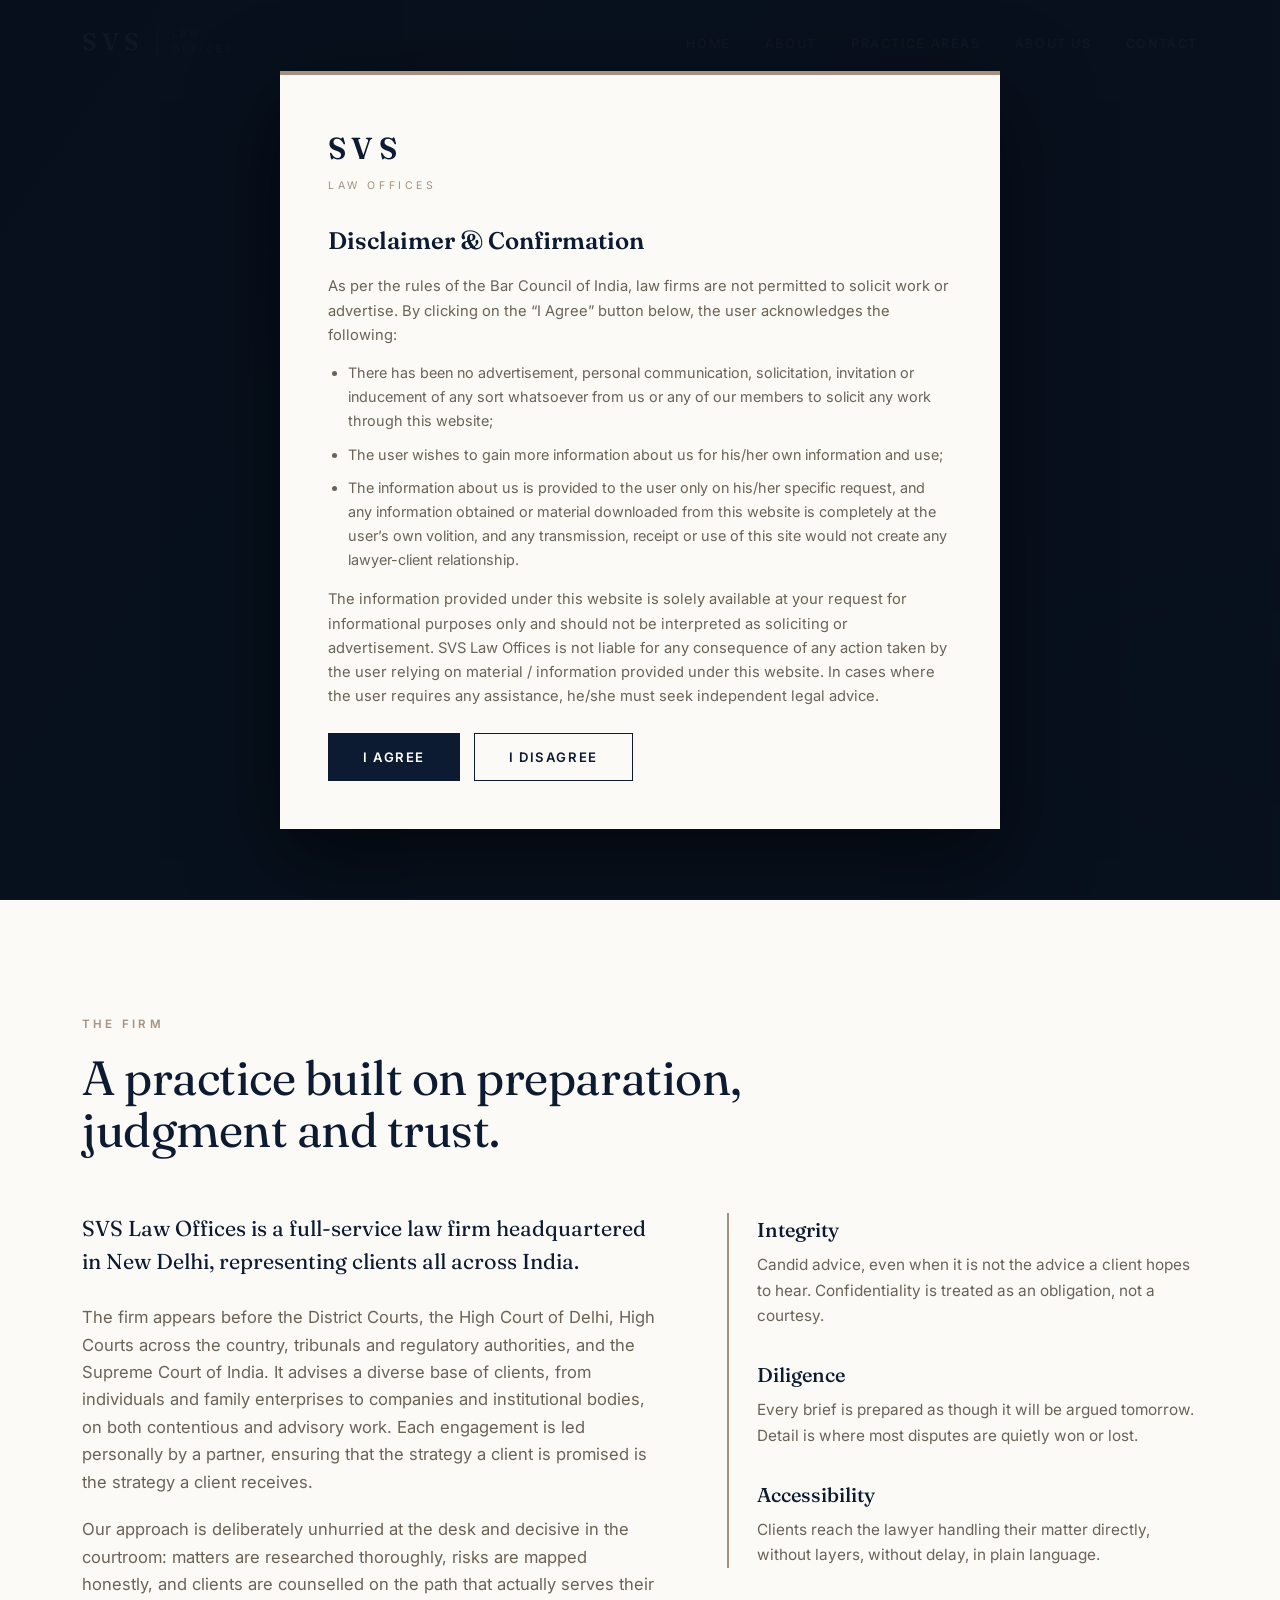
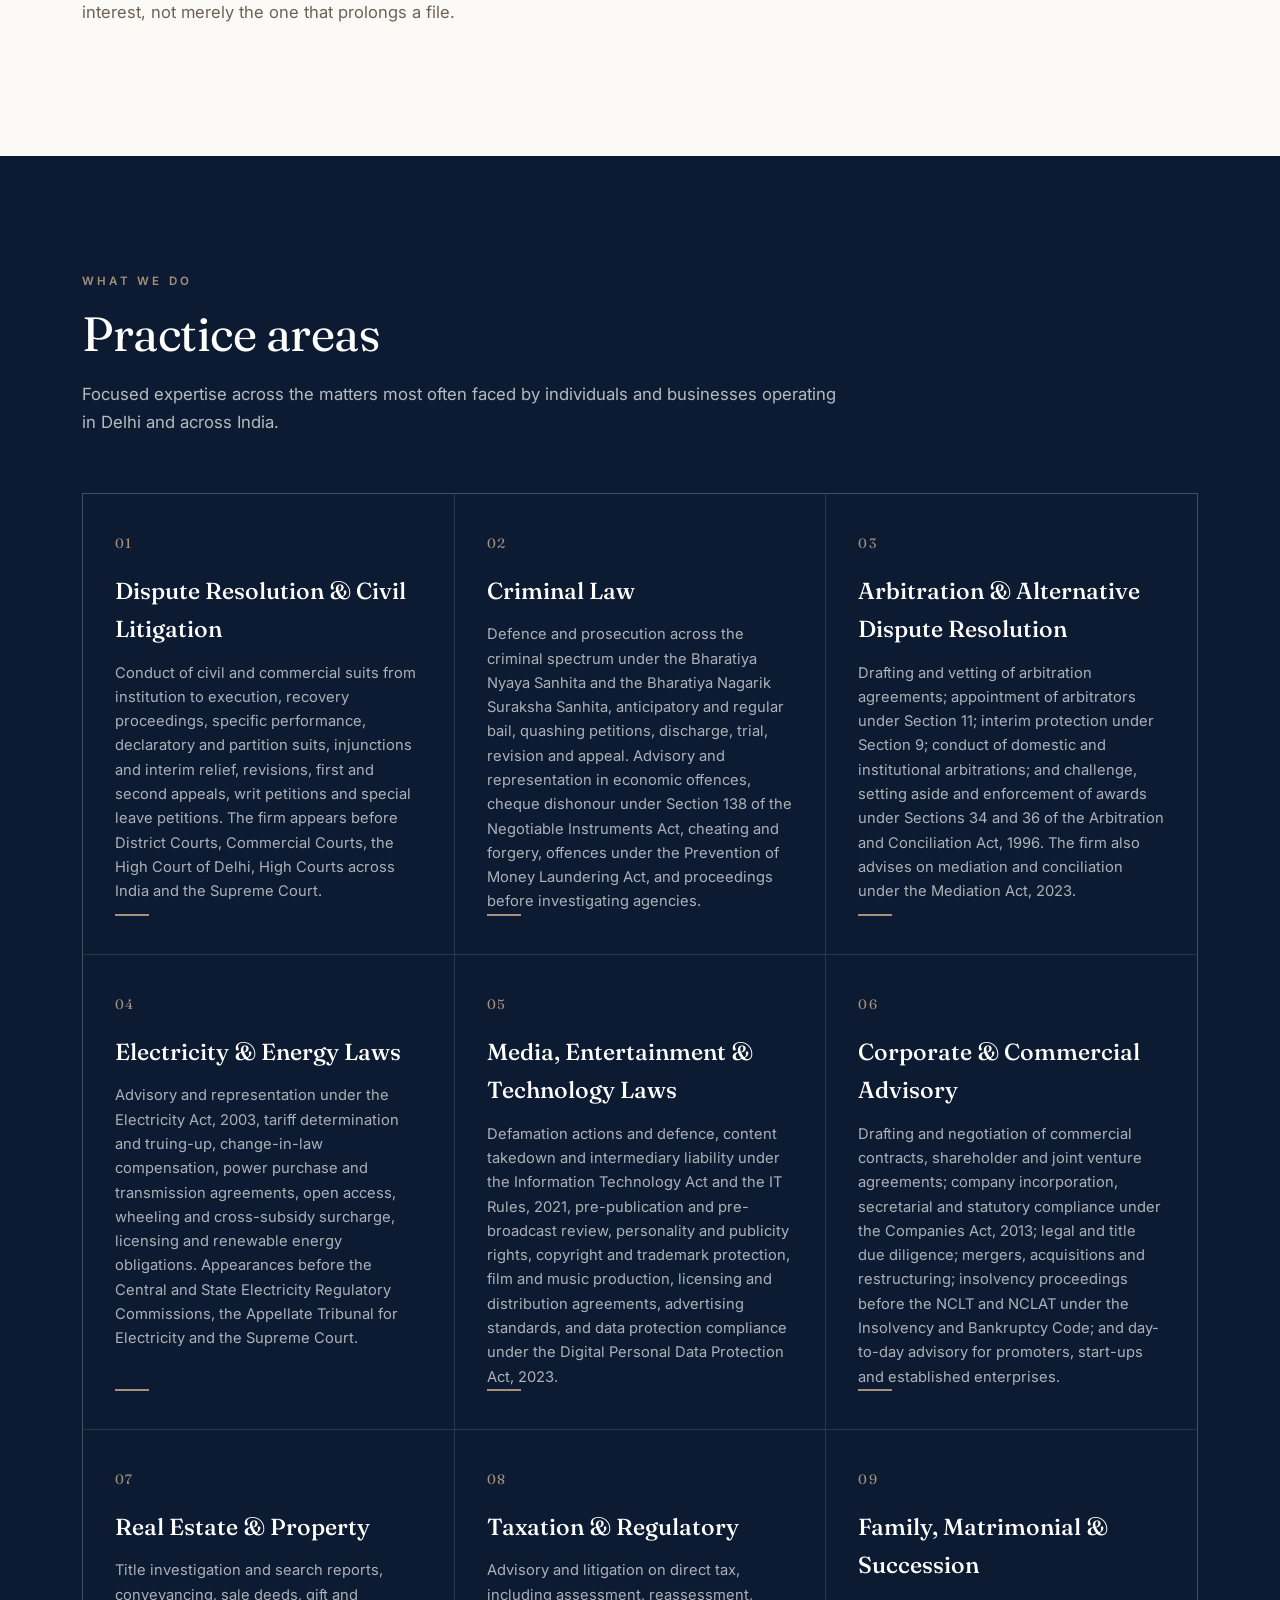
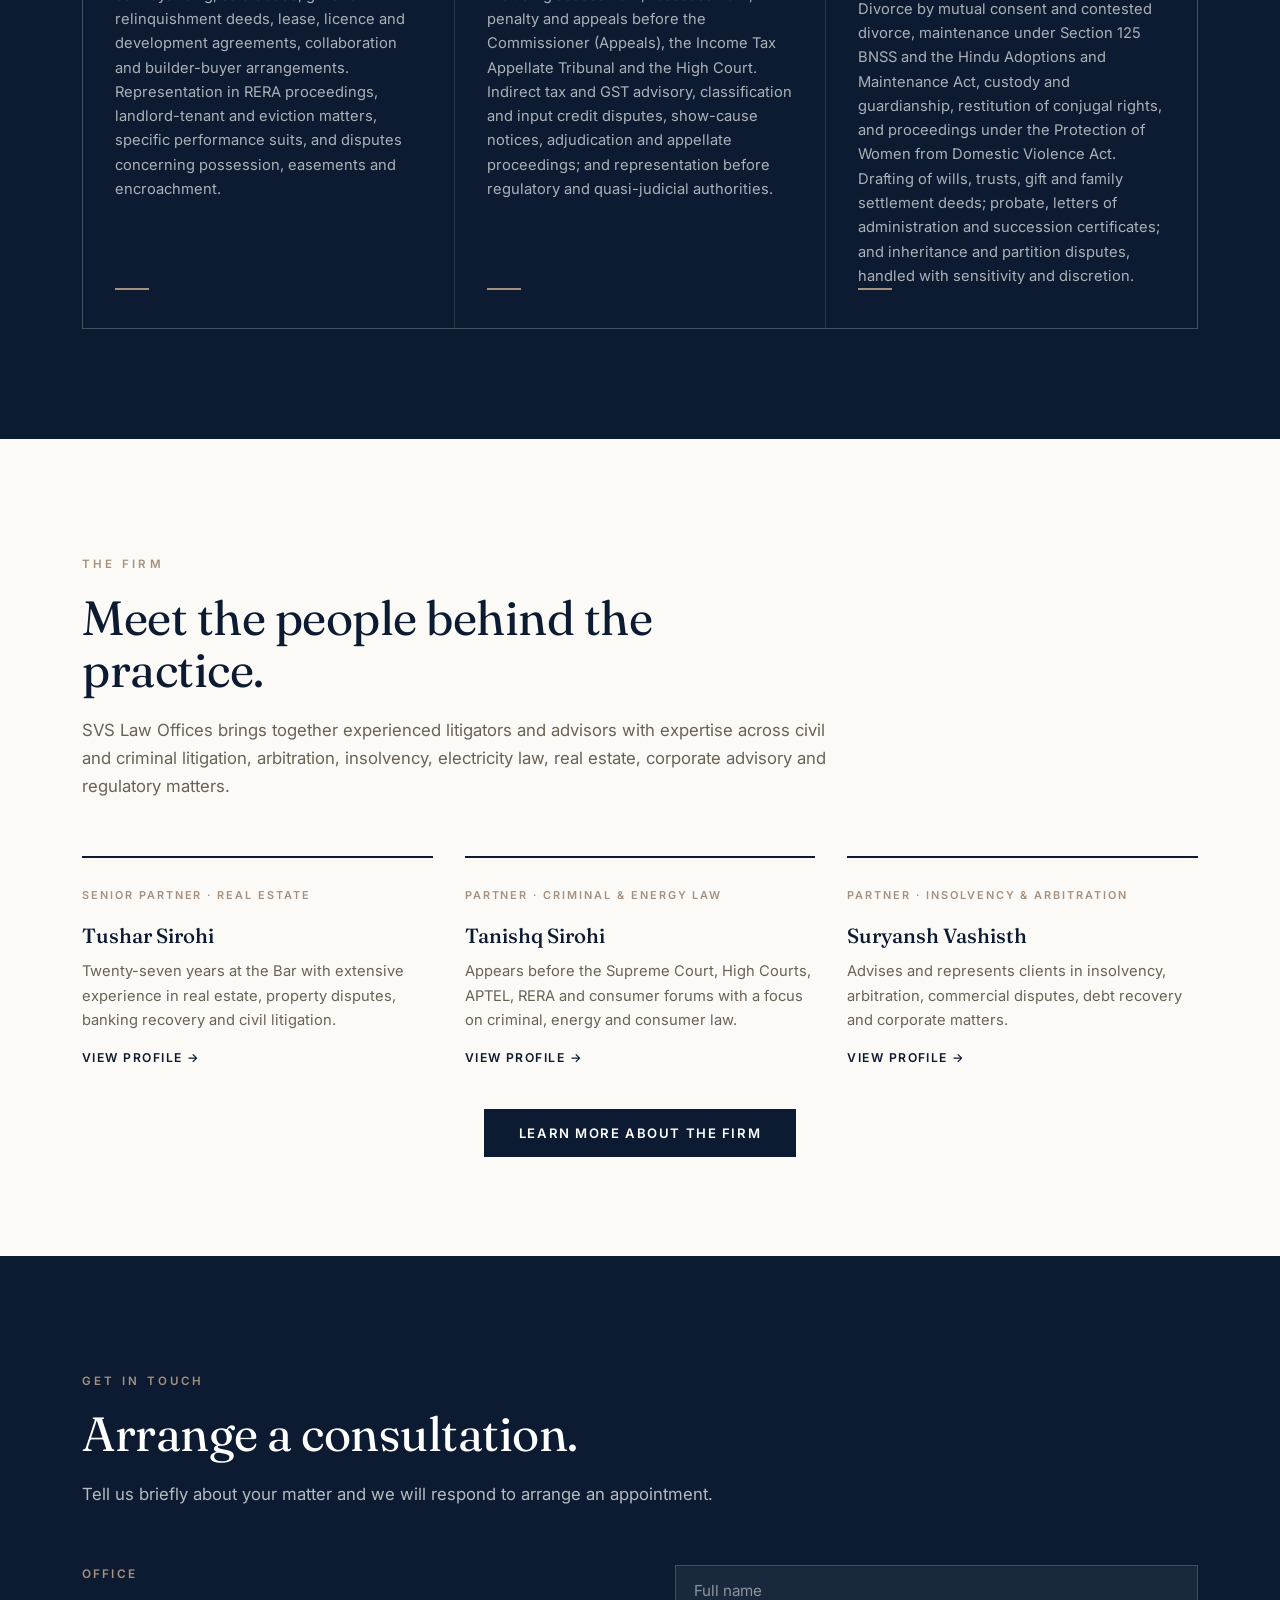
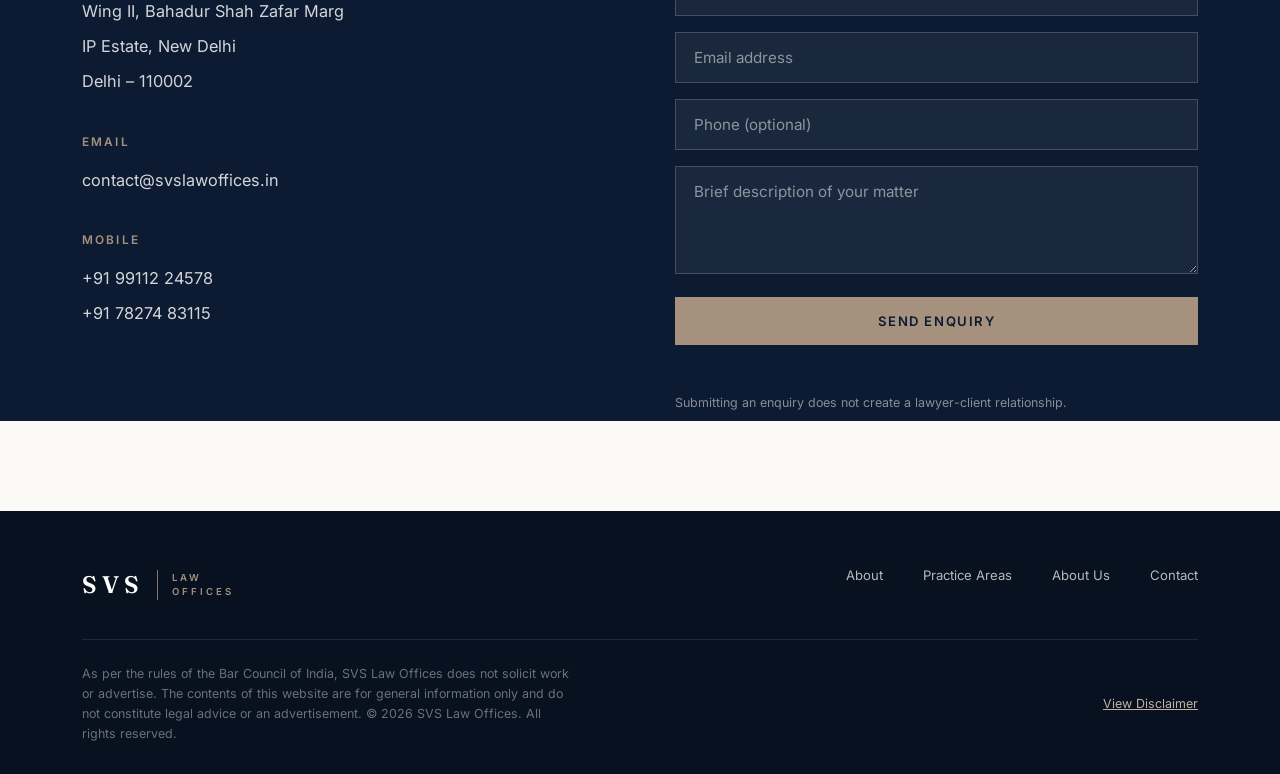
==== commit 1b8d6eec: "Updated index.html to add about us section" ====
--- a/index.html
+++ b/index.html
@@ -239,7 +239,7 @@
         <li><a href="#home">Home</a></li>
         <li><a href="#about">About</a></li>
         <li><a href="#practice">Practice Areas</a></li>
-        <li><a href="#insights">Insights</a></li>
+        <li><a href="about-us.html">About Us</a></li>
         <li><a href="#contact">Contact</a></li>
       </ul>
     </nav>
@@ -359,66 +359,61 @@
   </div>
 </section>
 
-<!-- ============ INSIGHTS ============ -->
-<section class="insights" id="insights">
+<!-- ============ ABOUT US ============ -->
+<section class="insights" id="aboutus">
   <div class="wrap">
     <div class="sec-head">
-      <span class="eyebrow">Knowledge</span>
-      <h2>Insights and updates</h2>
-      <p>Notes written by the firm on recent developments across the courts and tribunals that affect the people and businesses we advise.</p>
+      <span class="eyebrow">The Firm</span>
+      <h2>Meet the people behind the practice.</h2>
+      <p>
+        SVS Law Offices brings together experienced litigators and advisors
+        with expertise across civil and criminal litigation, arbitration,
+        insolvency, electricity law, real estate, corporate advisory and
+        regulatory matters.
+      </p>
     </div>
 
     <div class="ins-grid">
-      <a class="ins" href="notes/section-138-commercial-lease-defaults.html">
-        <span class="cat">Criminal Law</span><span class="date">July 2026</span>
-        <h3>Section 138 as leverage in commercial lease defaults</h3>
-        <p>Cheque dishonour proceedings are increasingly deployed as pressure in lease disputes. A note on where settlement ends and closure actually begins.</p>
-        <span class="more">Read note &rarr;</span>
+
+      <a class="ins" href="about-us.html#partners">
+        <span class="cat">Senior Partner · Real Estate</span>
+        <h3>Tushar Sirohi</h3>
+        <p>
+          Twenty-seven years at the Bar with extensive experience in
+          real estate, property disputes, banking recovery and civil litigation.
+        </p>
+        <span class="more">View Profile →</span>
       </a>
-      <a class="ins" href="notes/arbitration-confidentiality-collateral-proceedings.html">
-        <span class="cat">Arbitration</span><span class="date">July 2026</span>
-        <h3>Confidentiality of arbitration documents in collateral proceedings</h3>
-        <p>The Delhi High Court has held that confidential arbitration records cannot be pressed into service in separate proceedings. What this means for parties drafting clauses today.</p>
-        <span class="more">Read note &rarr;</span>
+
+      <a class="ins" href="about-us.html#partners">
+        <span class="cat">Partner · Criminal & Energy Law</span>
+        <h3>Tanishq Sirohi</h3>
+        <p>
+          Appears before the Supreme Court, High Courts, APTEL,
+          RERA and consumer forums with a focus on criminal,
+          energy and consumer law.
+        </p>
+        <span class="more">View Profile →</span>
       </a>
-      <a class="ins" href="notes/delhi-rent-act-tenancy-transfer.html">
-        <span class="cat">Real Estate</span><span class="date">July 2026</span>
-        <h3>Delhi Rent Act: transfer of tenancy without the landlord&rsquo;s consent</h3>
-        <p>The Supreme Court has ordered eviction where a tenancy passed to a merged bank without written consent. Corporate reorganisation does not carry tenancy with it.</p>
-        <span class="more">Read note &rarr;</span>
+
+      <a class="ins" href="about-us.html#partners">
+        <span class="cat">Partner · Insolvency & Arbitration</span>
+        <h3>Suryansh Vashisth</h3>
+        <p>
+          Advises and represents clients in insolvency,
+          arbitration, commercial disputes, debt recovery
+          and corporate matters.
+        </p>
+        <span class="more">View Profile →</span>
       </a>
-      <a class="ins" href="notes/power-sector-tender-awards.html">
-        <span class="cat">Electricity Law</span><span class="date">July 2026</span>
-        <h3>Tender awards in the power sector and the limits of discretion</h3>
-        <p>Courts continue to scrutinise procurement by distribution licensees. On the quashing of arbitrary tender awards and the weight of type-test compliance.</p>
-        <span class="more">Read note &rarr;</span>
+
+    </div>
+
+    <div style="margin-top:50px;text-align:center">
+      <a href="about-us.html" class="btn btn-primary">
+        Learn More About The Firm
       </a>
-      <a class="ins" href="notes/personality-rights-ai-safe-harbour.html">
-        <span class="cat">Media and Technology</span><span class="date">July 2026</span>
-        <h3>Personality rights and the limits of the AI safe harbour</h3>
-        <p>As synthetic likenesses proliferate, the intermediary defence is being tested. Where Indian law currently stands on impersonation, consent and platform liability.</p>
-        <span class="more">Read note &rarr;</span>
-      </a>
-      <a class="ins" href="notes/secretly-recorded-spousal-calls.html">
-        <span class="cat">Family Law</span><span class="date">July 2026</span>
-        <h3>Secretly recorded calls between spouses: privacy and admissibility</h3>
-        <p>The Telangana High Court has held such recordings inadmissible in divorce proceedings as a violation of the right to privacy. Implications for matrimonial evidence.</p>
-        <span class="more">Read note &rarr;</span>
-      </a>
-      <a class="ins" href="notes/sarfaesi-ibc-overlap.html">
-        <span class="cat">Corporate and Insolvency</span><span class="date">July 2026</span>
-        <h3>The SARFAESI and IBC overlap: a system at odds with itself</h3>
-        <p>Secured creditors face competing timelines and forums. How enforcement and resolution collide, and how to sequence remedies.</p>
-        <span class="more">Read note &rarr;</span>
-      </a>
-      <a class="ins" href="notes/cross-class-trademark-protection.html">
-        <span class="cat">Intellectual Property</span><span class="date">July 2026</span>
-        <h3>Cross-class trademark protection without a formal well-known declaration</h3>
-        <p>The Delhi High Court has clarified that a mark need not be formally declared well-known to claim protection across classes. What proprietors should record now.</p>
-        <span class="more">Read note &rarr;</span>
-      </a>
-    </div>
-
+    </div>
   </div>
 </section>
 
@@ -444,7 +439,8 @@
         </div>
         <div class="ct-block">
           <h4>Mobile</h4>
-          <p><a href="tel:+917895929238">+91 78959 29238</a></p>
+          <p><a href="tel:+919911224578">+91 99112 24578</a></p>
+          <p><a href="tel:+917827483115">+91 78274 83115</a></p>
         </div>
       </div>
       <div class="form">
@@ -472,7 +468,7 @@
       <div class="foot-links">
         <a href="#about">About</a>
         <a href="#practice">Practice Areas</a>
-        <a href="#insights">Insights</a>
+        <a href="about-us.html">About Us</a>
         <a href="#contact">Contact</a>
       </div>
     </div>
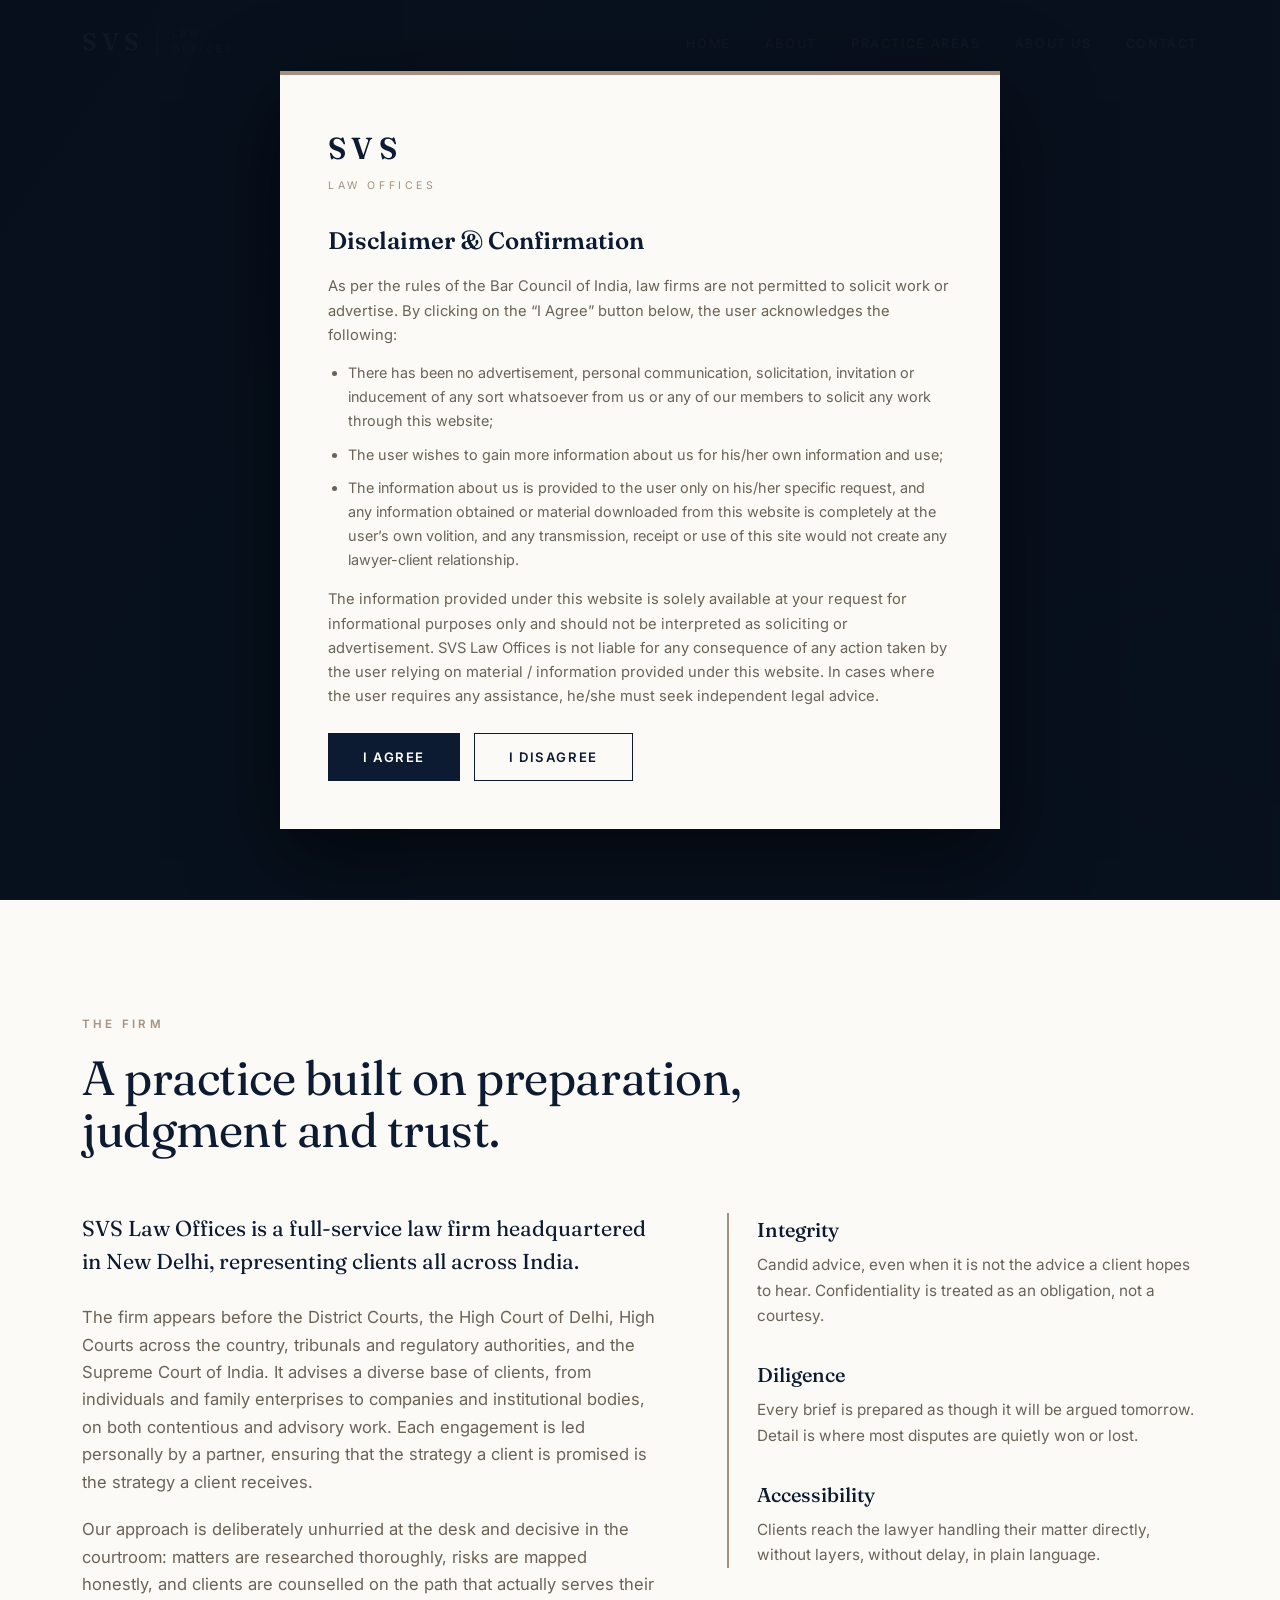
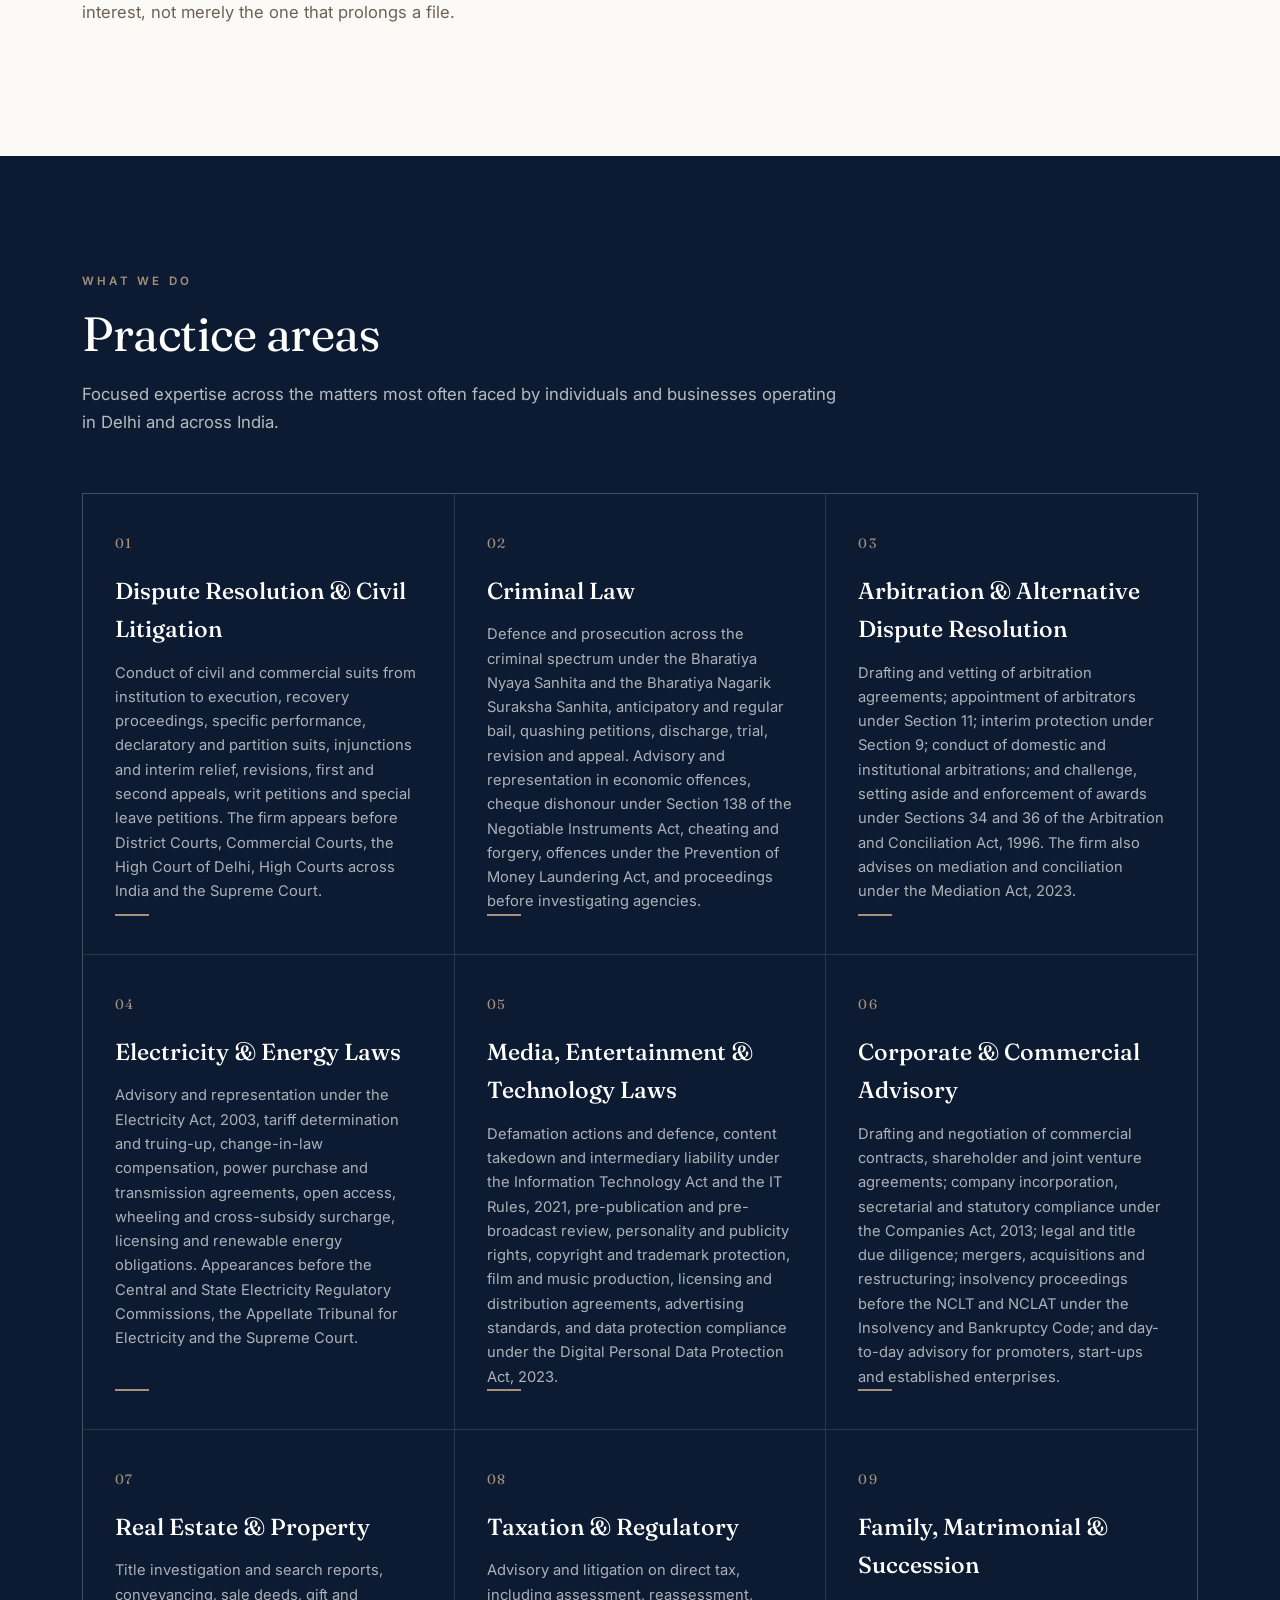
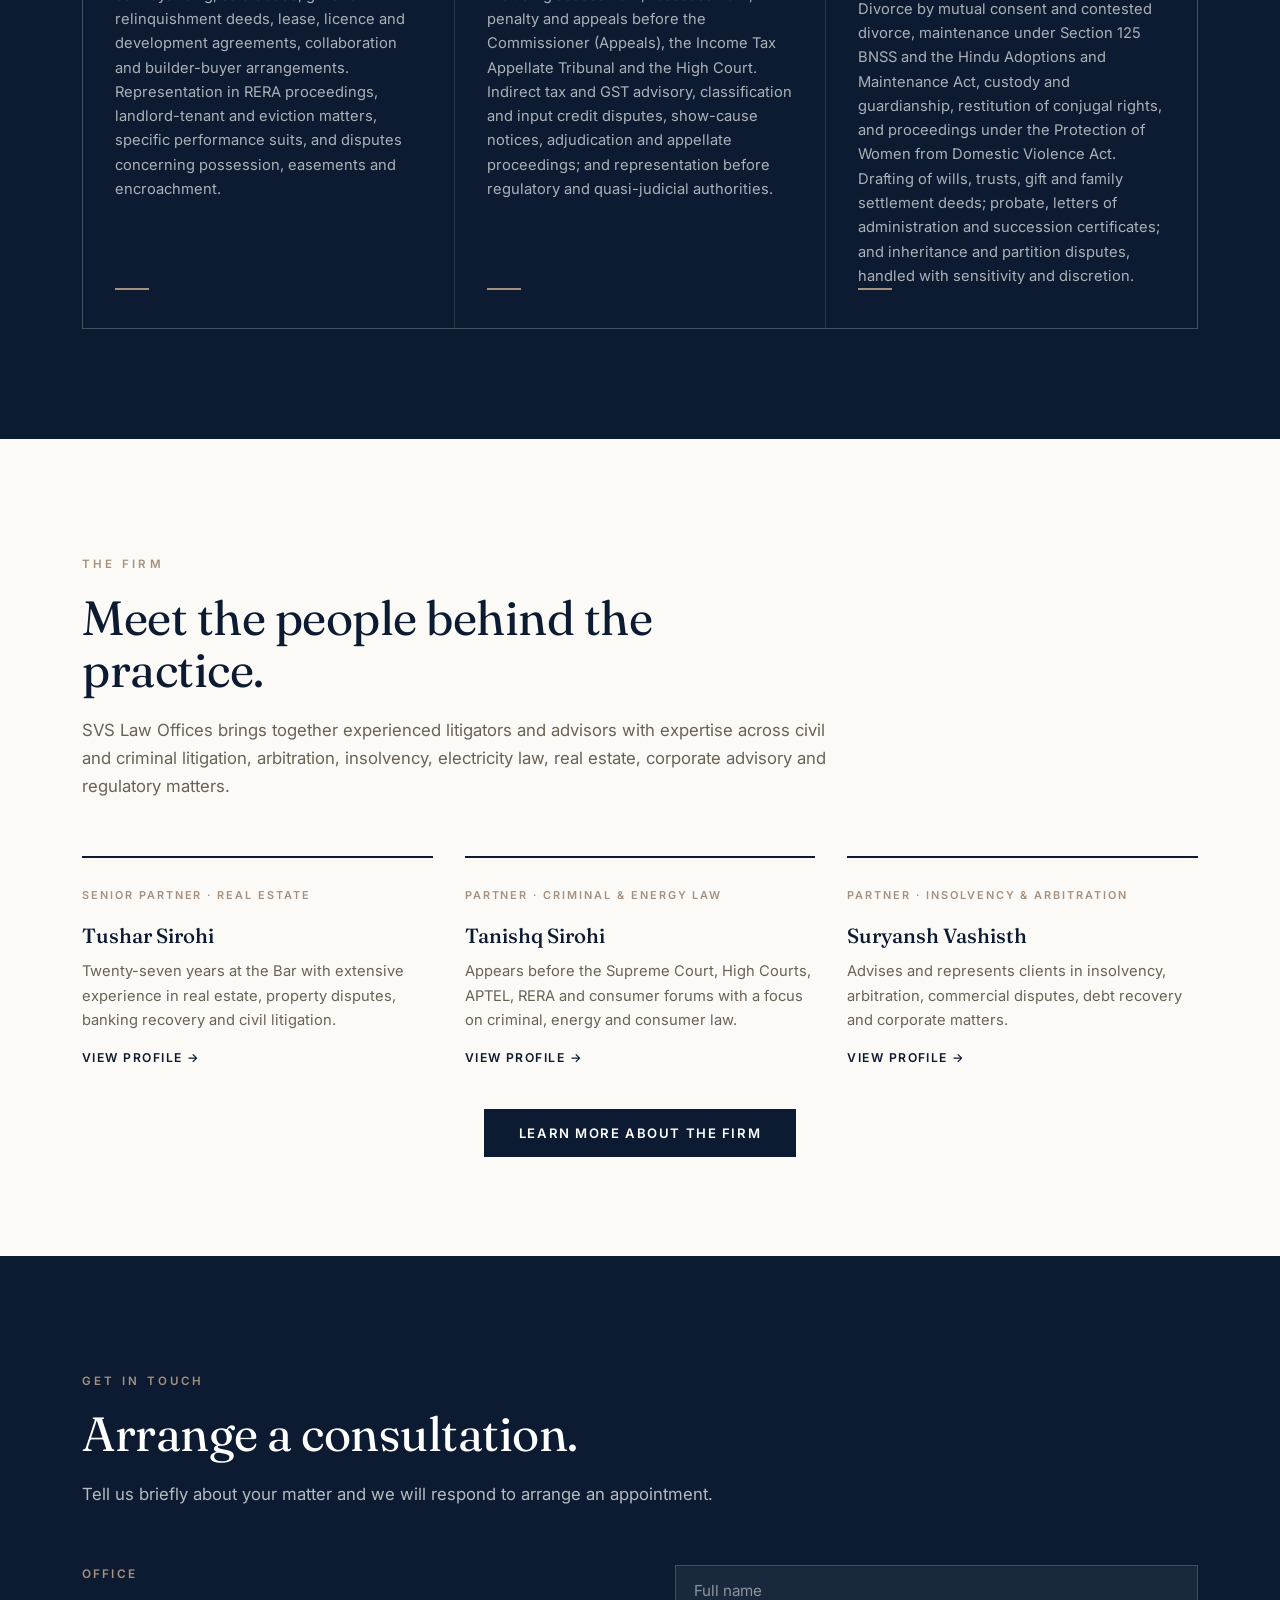
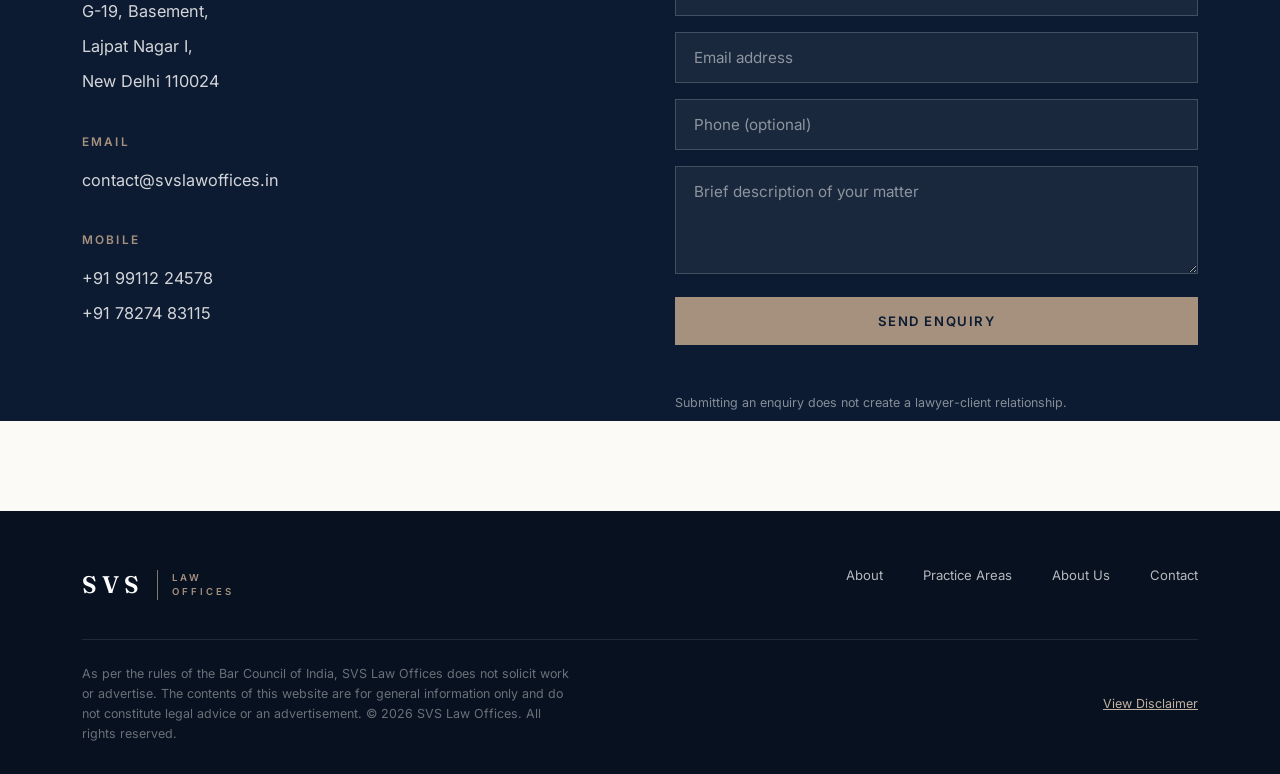
==== commit 121972f1: "Updated address" ====
--- a/index.html
+++ b/index.html
@@ -429,9 +429,9 @@
       <div>
         <div class="ct-block">
           <h4>Office</h4>
-          <p>Wing II, Bahadur Shah Zafar Marg</p>
-          <p>IP Estate, New Delhi</p>
-          <p>Delhi &ndash; 110002</p>
+          <p>G-19, Basement, </p>
+          <p>Lajpat Nagar I,</p>
+          <p>New Delhi 110024</p>
         </div>
         <div class="ct-block">
           <h4>Email</h4>
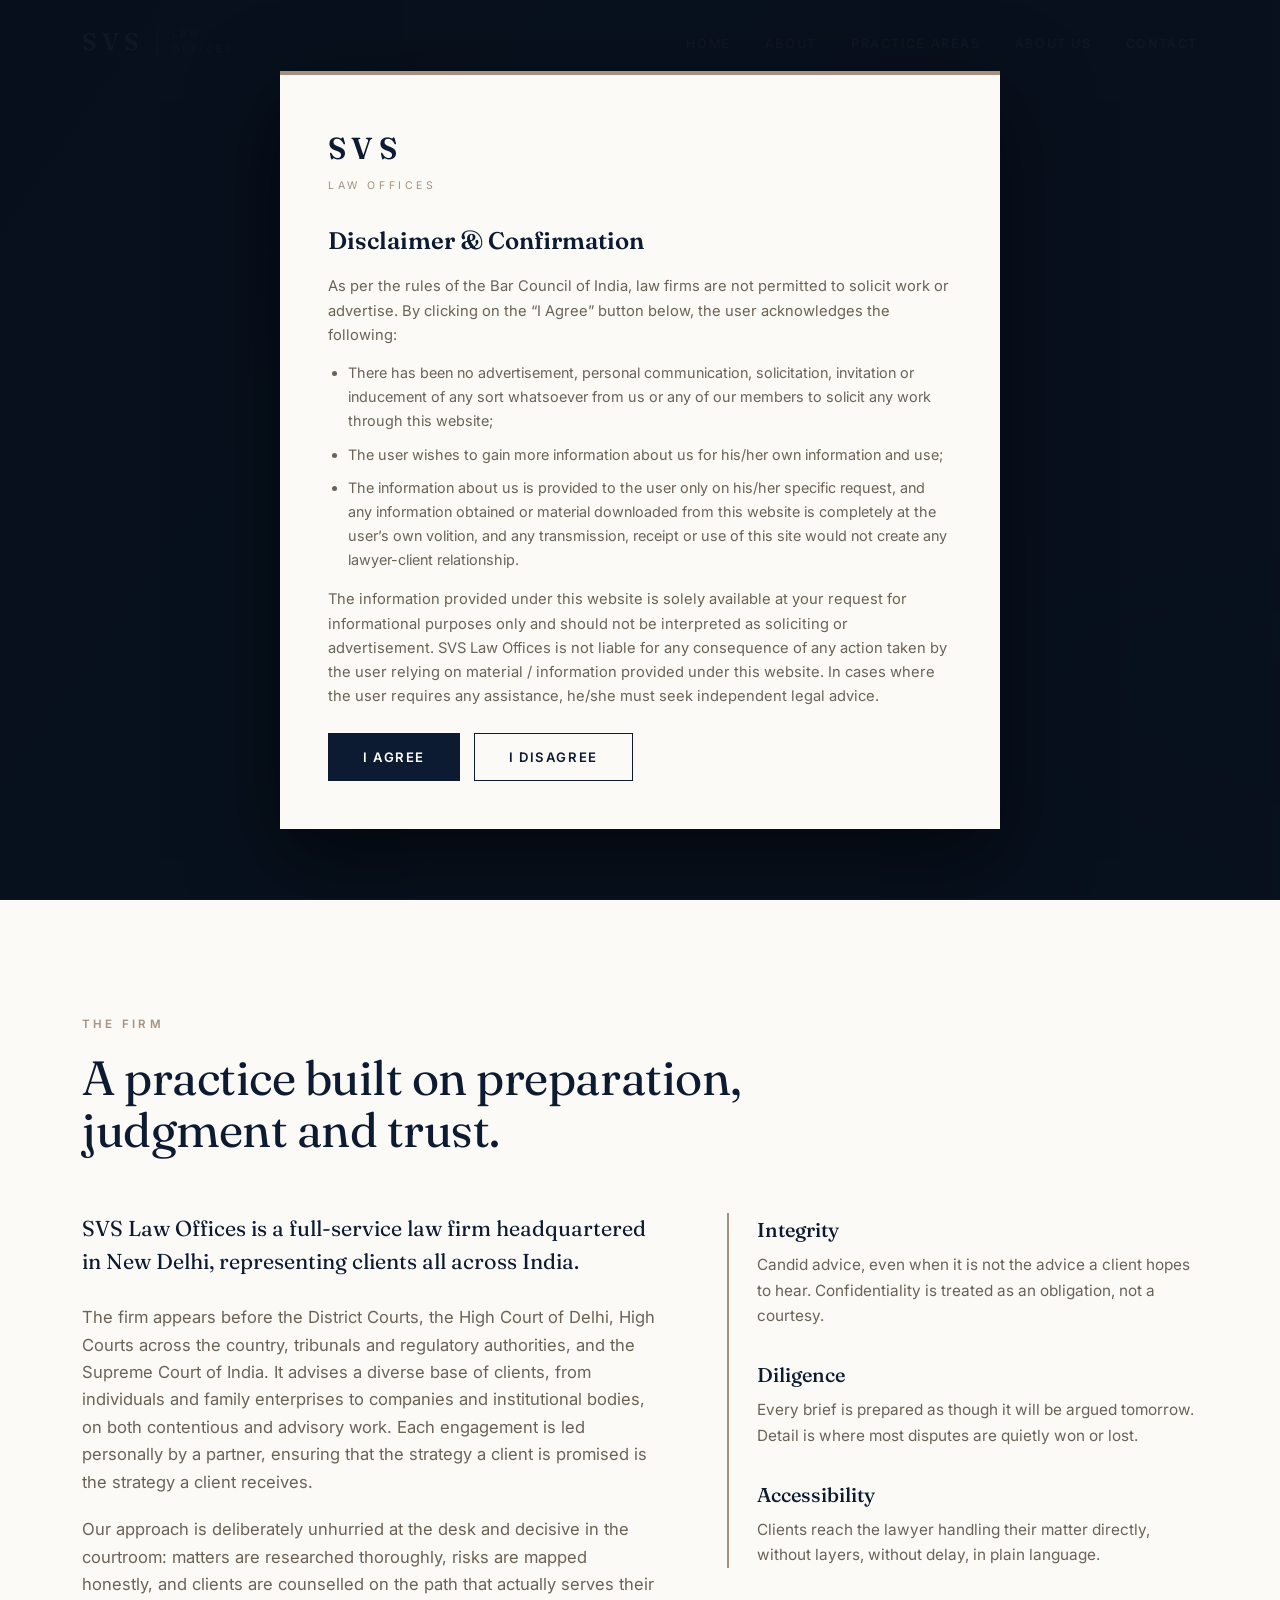
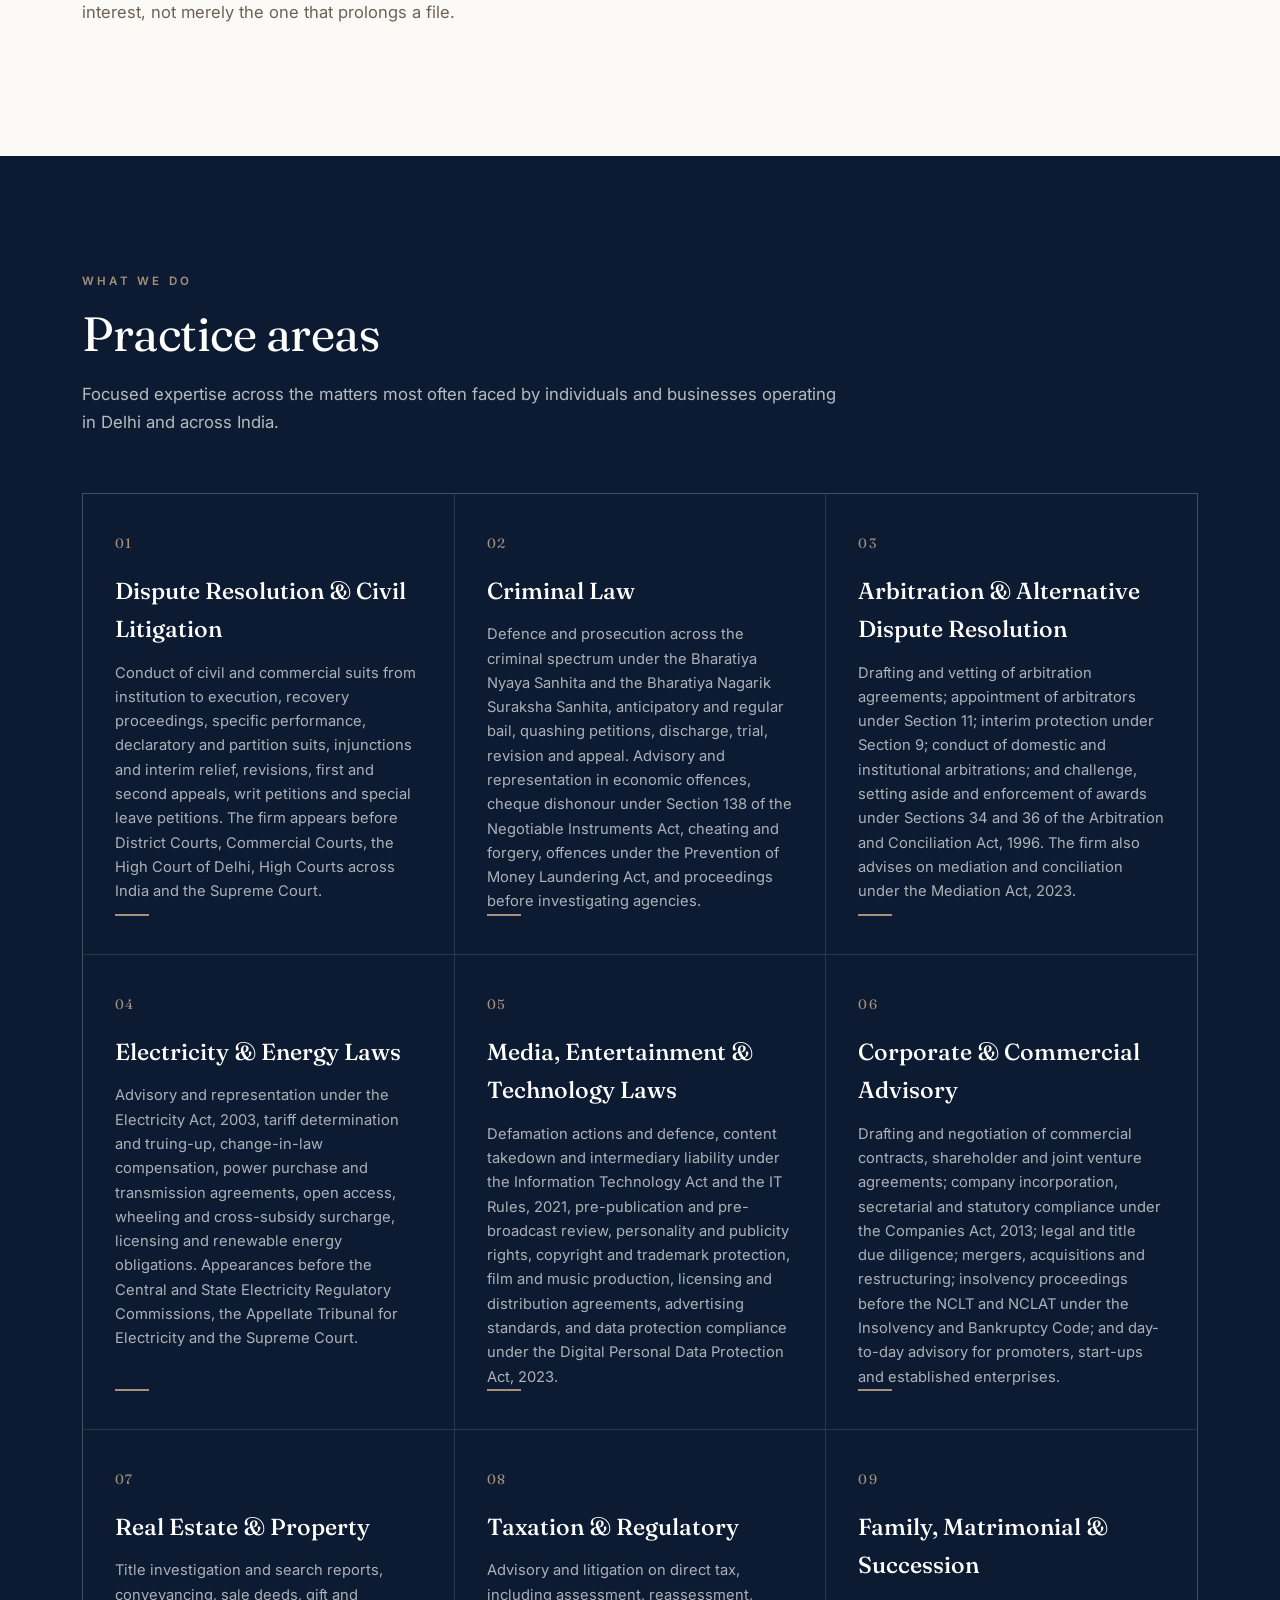
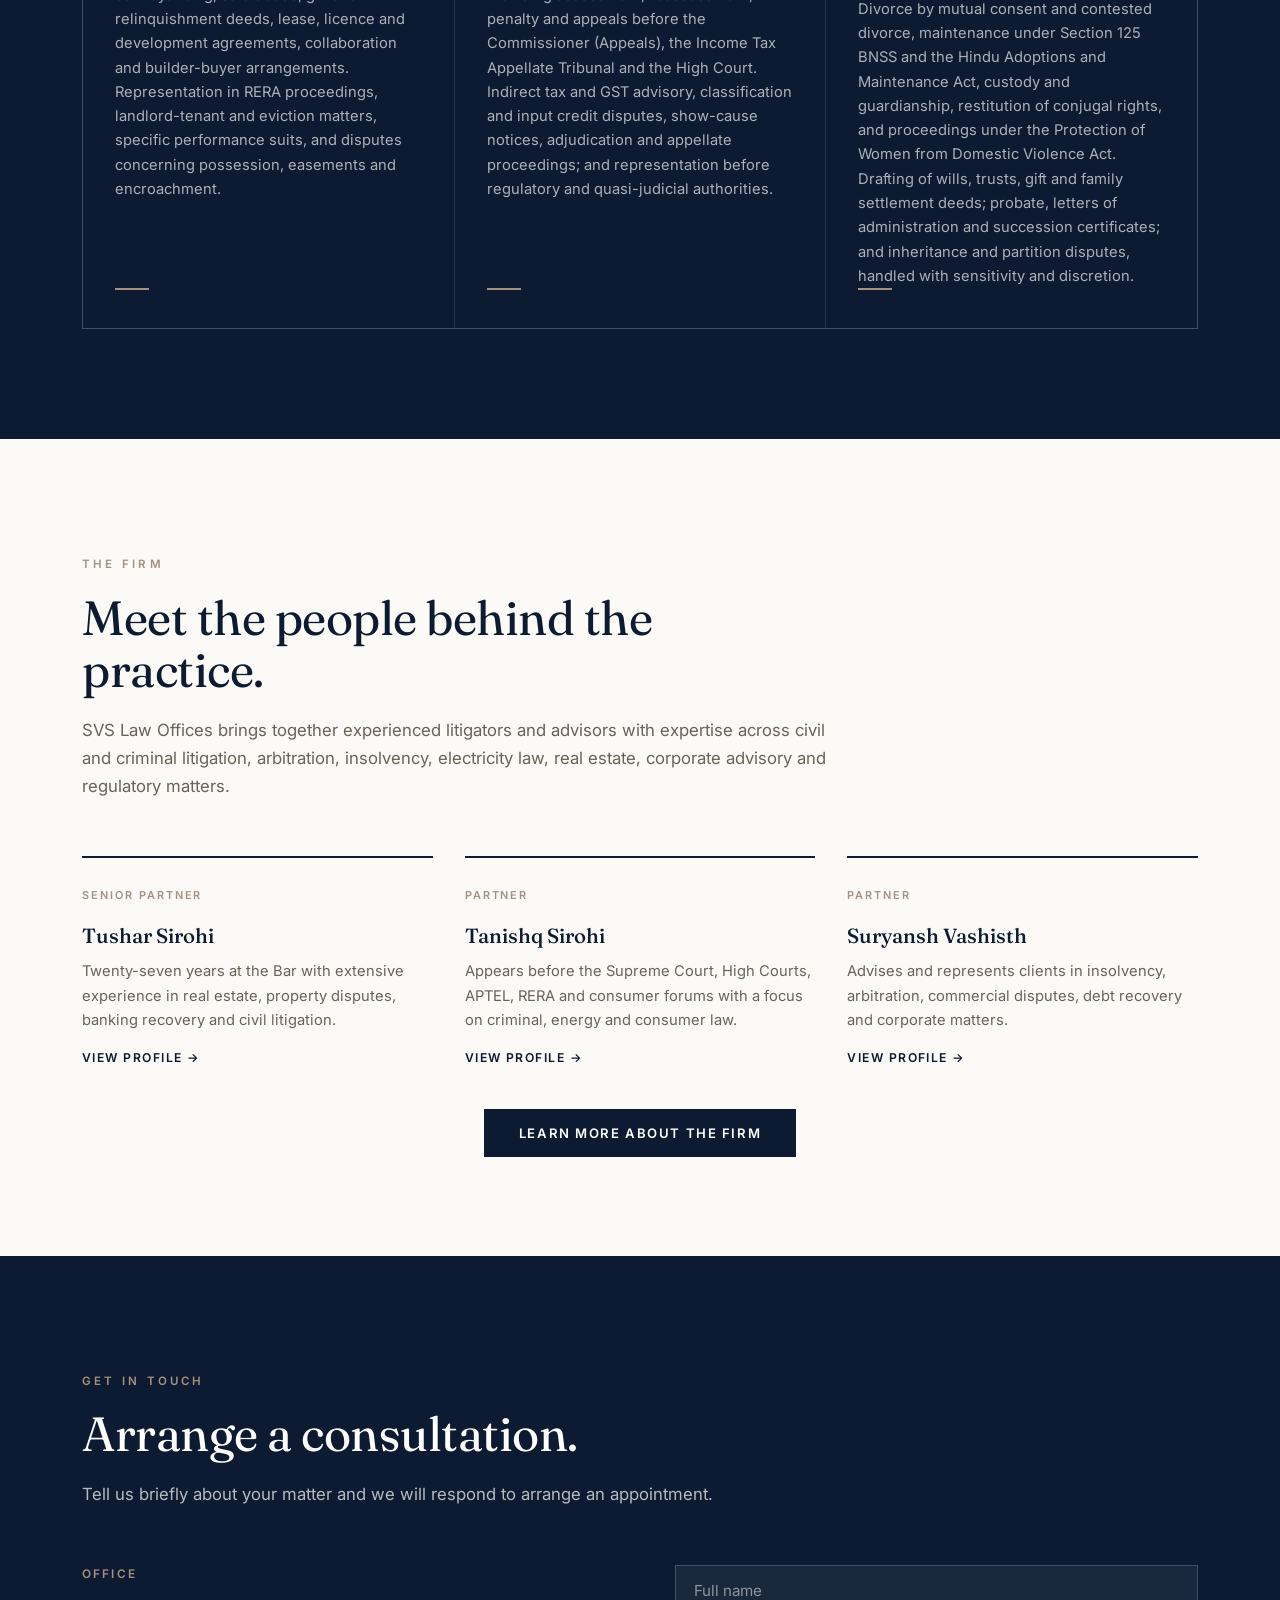
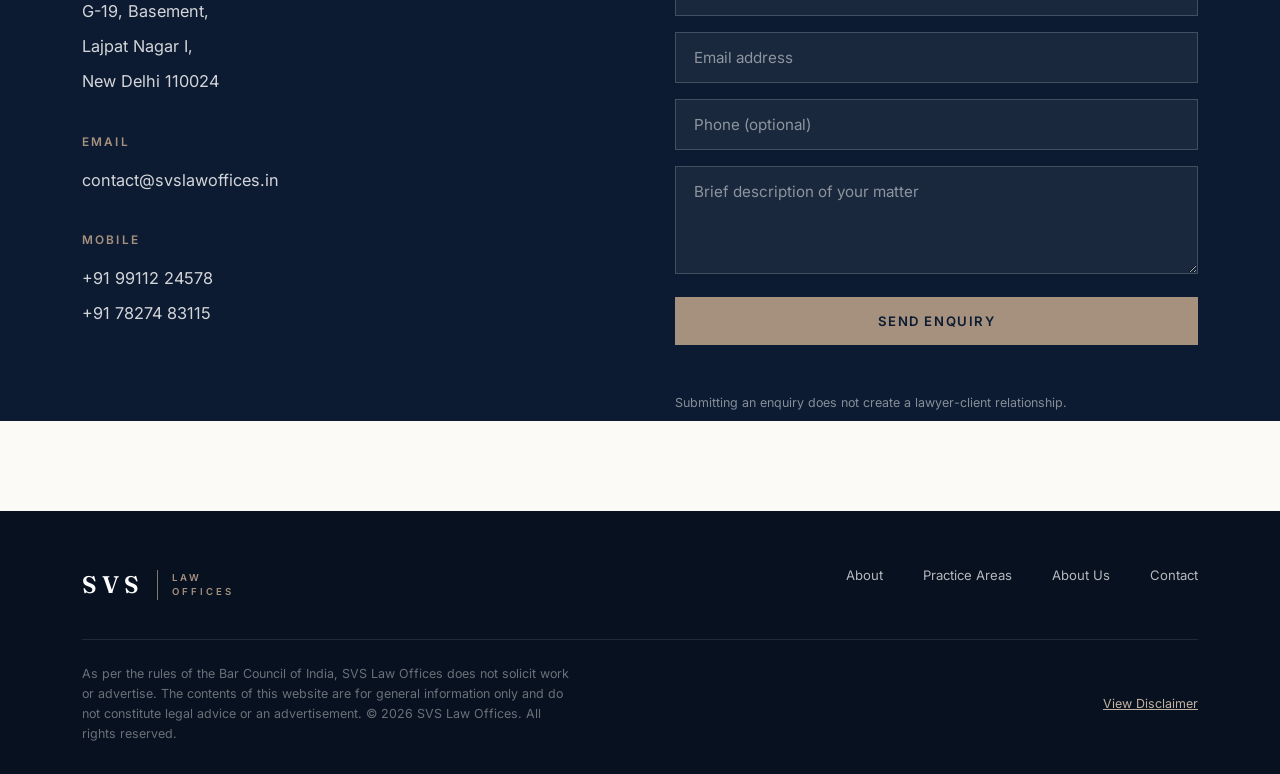
==== commit a9475987: "Paragraph updates" ====
--- a/index.html
+++ b/index.html
@@ -376,7 +376,7 @@
     <div class="ins-grid">
 
       <a class="ins" href="about-us.html#partners">
-        <span class="cat">Senior Partner · Real Estate</span>
+        <span class="cat">Senior Partner</span>
         <h3>Tushar Sirohi</h3>
         <p>
           Twenty-seven years at the Bar with extensive experience in
@@ -386,7 +386,7 @@
       </a>
 
       <a class="ins" href="about-us.html#partners">
-        <span class="cat">Partner · Criminal & Energy Law</span>
+        <span class="cat">Partner</span>
         <h3>Tanishq Sirohi</h3>
         <p>
           Appears before the Supreme Court, High Courts, APTEL,
@@ -397,7 +397,7 @@
       </a>
 
       <a class="ins" href="about-us.html#partners">
-        <span class="cat">Partner · Insolvency & Arbitration</span>
+        <span class="cat">Partner</span>
         <h3>Suryansh Vashisth</h3>
         <p>
           Advises and represents clients in insolvency,
